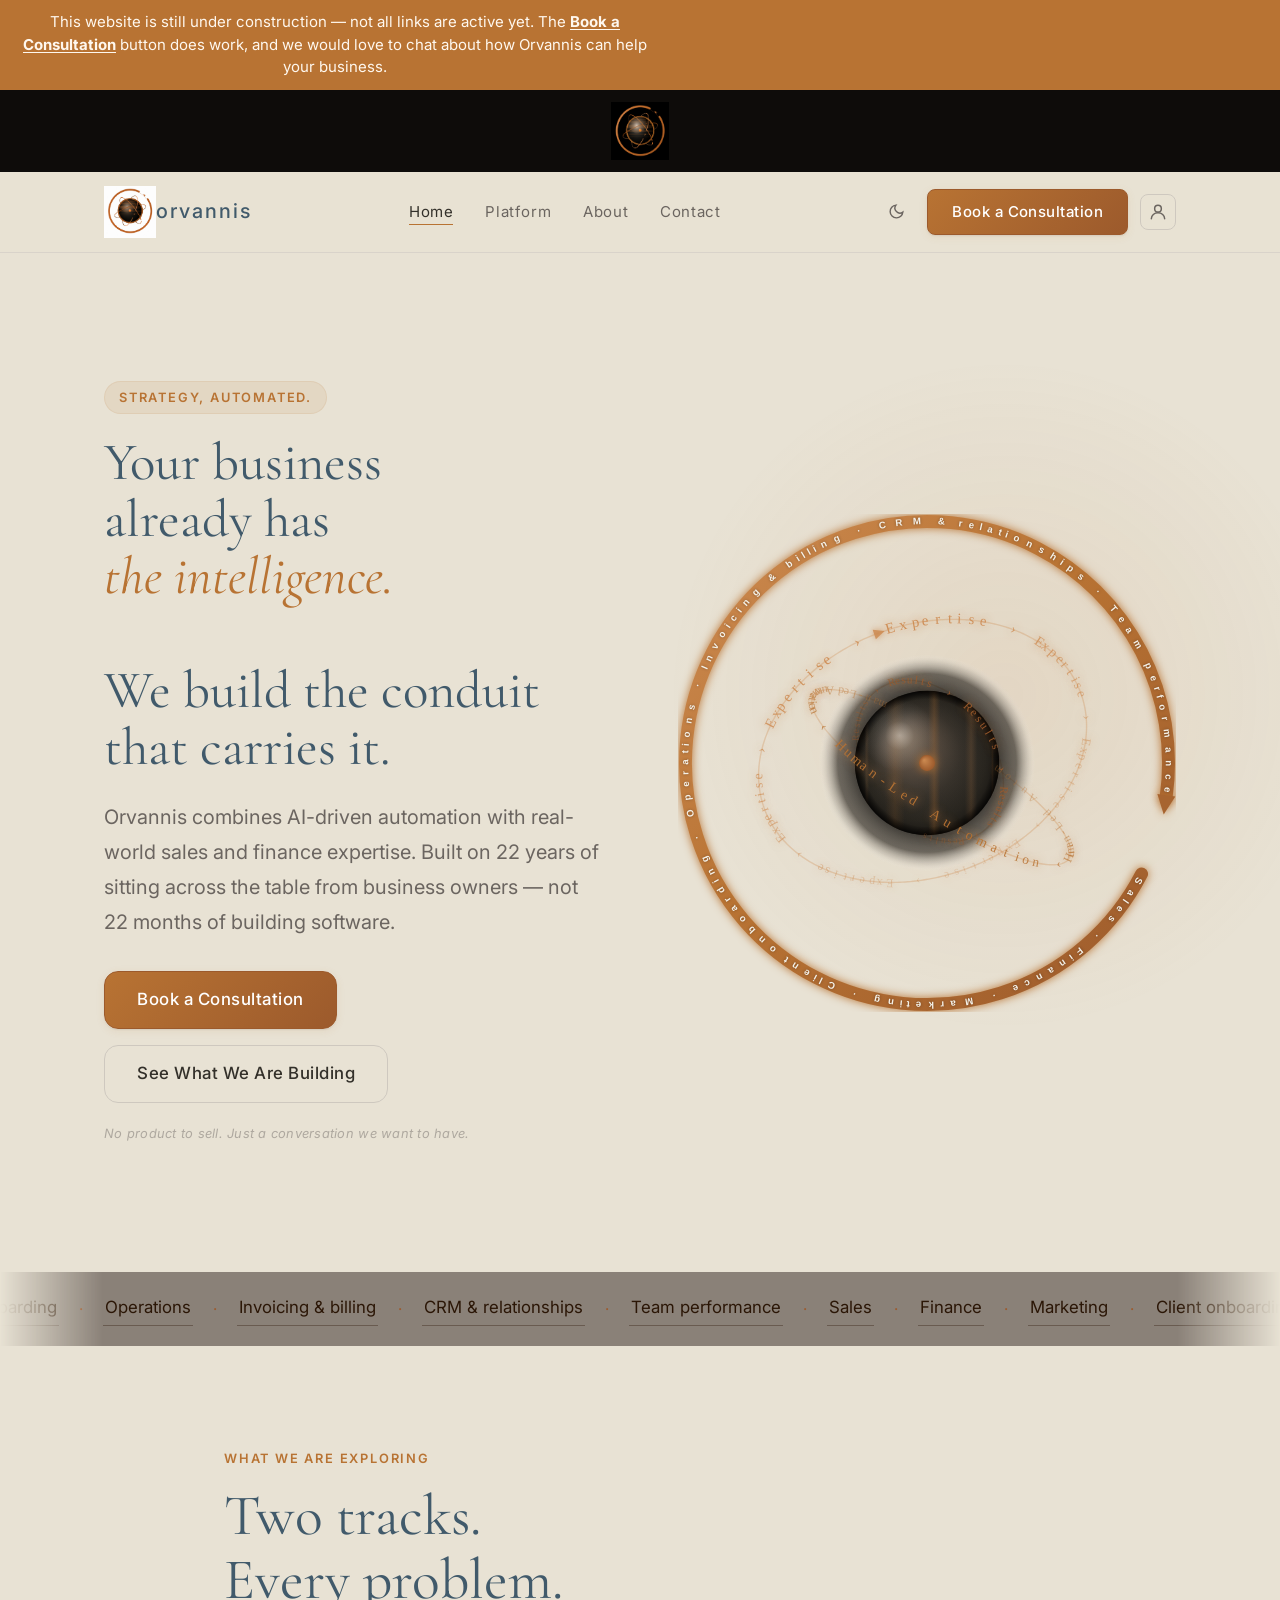
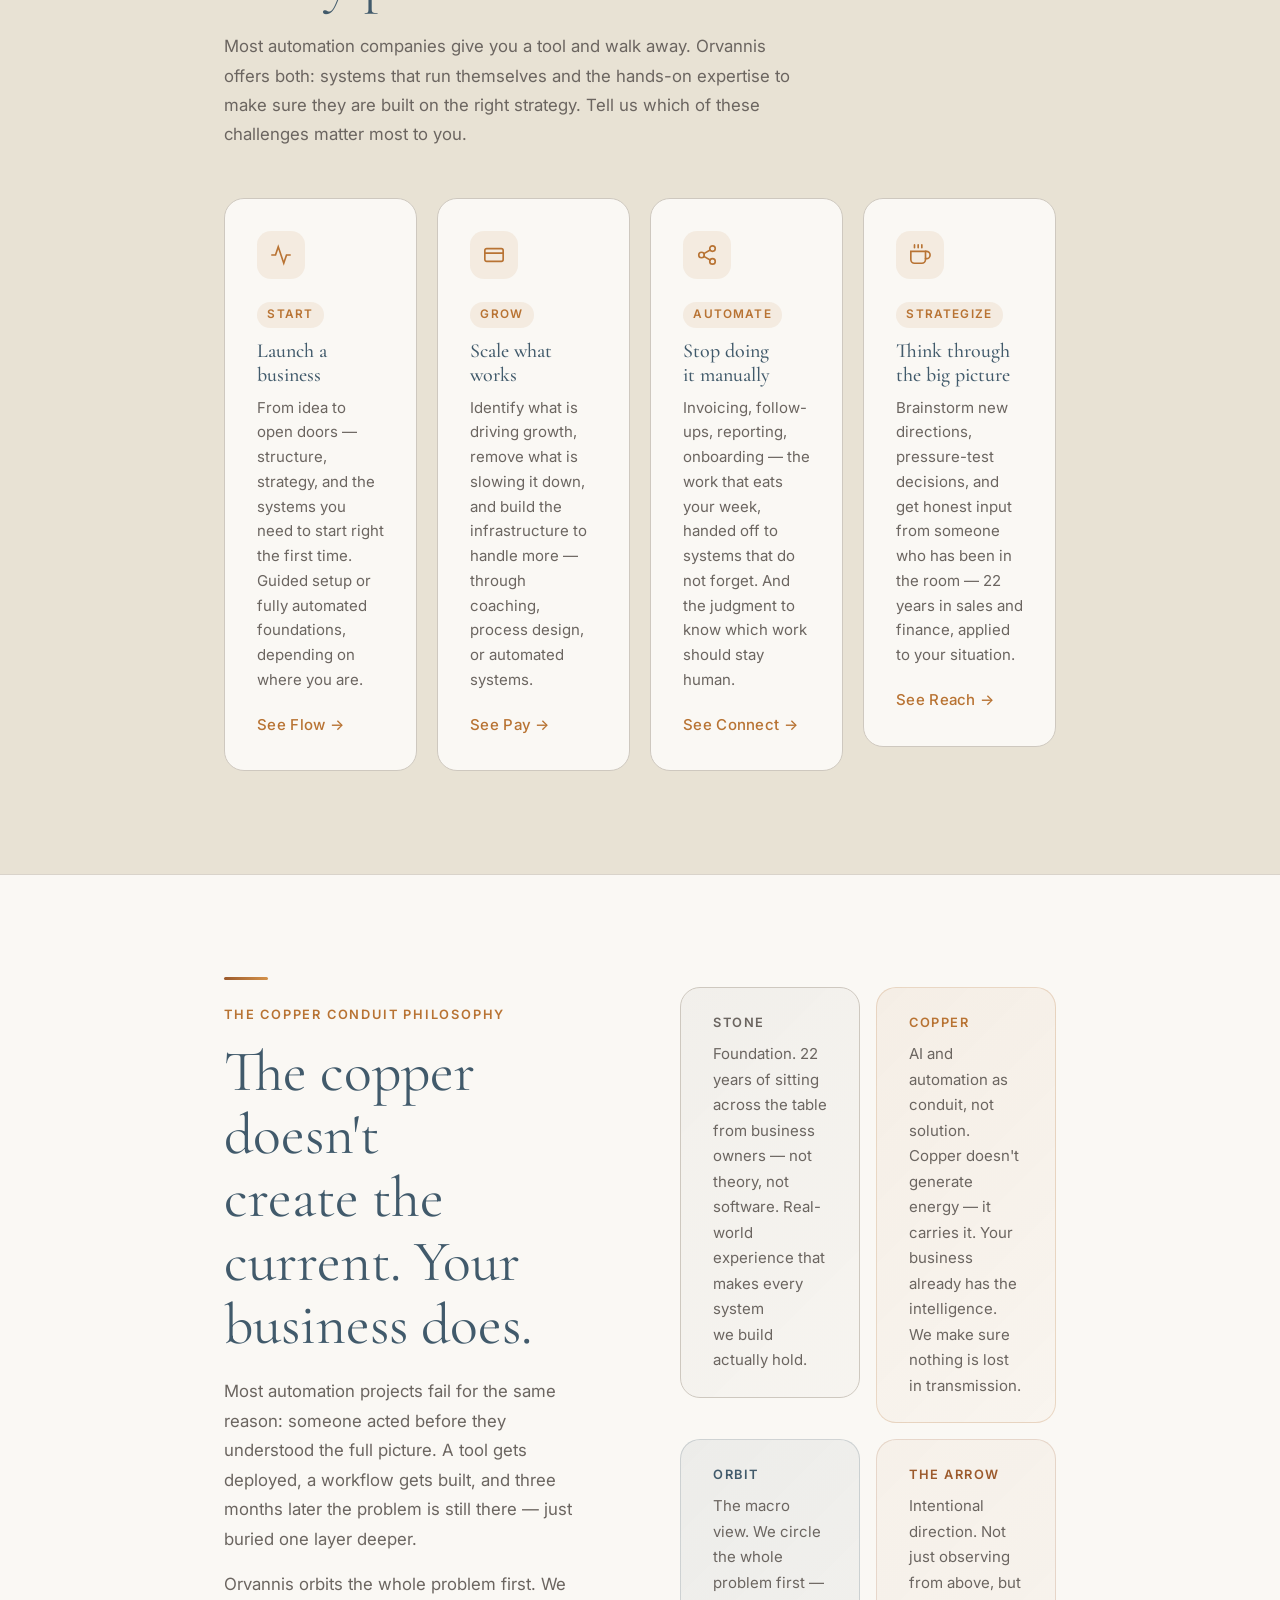
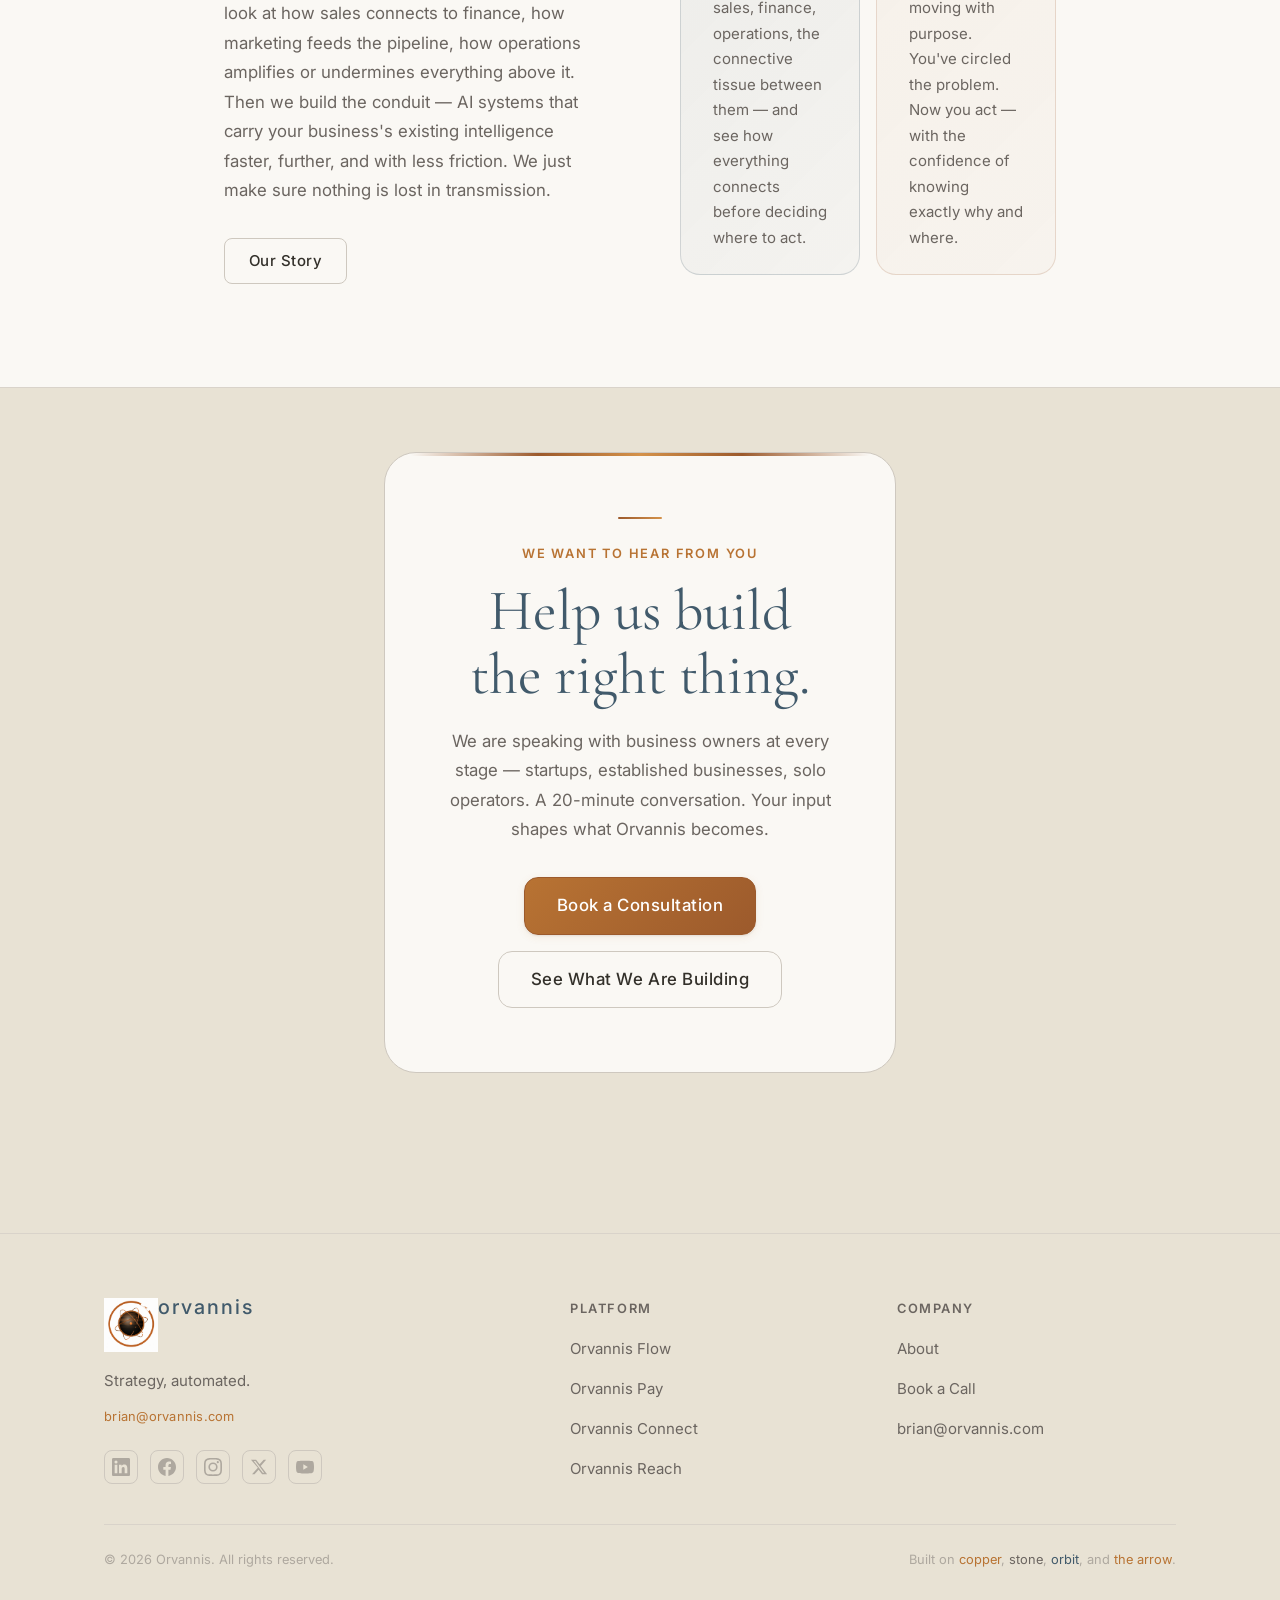
==== index.html @ bf05bd87 "Swap nav and banner logo from full wordmark lockup to icon-only mark" ====
<!DOCTYPE html>
<html lang="en" data-theme="light">
<head>
  <meta charset="UTF-8">
  <meta name="viewport" content="width=device-width, initial-scale=1.0">
  <title>Orvannis — Strategy, Automated</title>
  <meta name="description" content="Orvannis automates and connects your business operations — sales, finance, marketing, and workflows. Built for growing businesses.">
  <meta property="og:type" content="website">
  <meta property="og:url" content="https://orvannis.com/">
  <meta property="og:title" content="Orvannis — Strategy, Automated">
  <meta property="og:description" content="The all-in-one automation platform for growing businesses.">
  <meta property="og:image" content="https://orvannis.com/images/orvannis-logo-horiz-dark.jpg">
  <meta name="twitter:card" content="summary_large_image">
  <meta name="twitter:title" content="Orvannis — Strategy, Automated">
  <meta name="twitter:description" content="The all-in-one automation platform for growing businesses.">
  <meta name="twitter:image" content="https://orvannis.com/images/orvannis-logo-horiz-dark.jpg">
  <link rel="icon" type="image/svg+xml" href="images/favicon.svg">
  <link rel="stylesheet" href="css/tokens.css">
  <link rel="stylesheet" href="css/base.css">
  <link rel="stylesheet" href="css/main.css">
  <link rel="stylesheet" href="css/home.css">
  <script src="site.config.js"></script>
  <script src="js/render.js"></script>
  <script src="js/main.js" defer></script>
</head>
<body data-page="home">

<div class="construction-notice">
  <p>This website is still under construction — not all links are active yet. The <a href="contact.html">Book a Consultation</a> button does work, and we would love to chat about how Orvannis can help your business.</p>
</div>

<!-- ══ HEADER ══ -->
<div class="site-top-banner">
  <img src="images/orvannis-mark-dark.jpg" class="banner-img banner-img--for-light" alt="Orvannis">
  <img src="images/orvannis-mark-light.jpg" class="banner-img banner-img--for-dark" alt="Orvannis">
</div>

<header class="site-header">
  <div class="container">
    <nav class="nav-inner" role="navigation" aria-label="Main">
      <a href="index.html" class="nav-logo" aria-label="Orvannis home">
        <img src="images/orvannis-mark-light.jpg" class="nav-logo-img nav-logo-img--light" alt="Orvannis">
        <img src="images/orvannis-mark-dark.jpg" class="nav-logo-img nav-logo-img--dark" alt="Orvannis">
        <span class="nav-logo-text">orvannis</span>
      </a>
      <ul class="nav-links" role="list"></ul>
      <div class="nav-actions">
        <button class="btn-theme" data-theme-toggle aria-label="Toggle theme"></button>
        <a href="contact.html" class="btn btn-primary nav-cta">Book a Consultation</a>
        <div class="nav-login-wrap">
          <button class="nav-login-btn" aria-label="Account" aria-expanded="false" aria-haspopup="true">
            <svg width="20" height="20" viewBox="0 0 24 24" fill="none" stroke="currentColor" stroke-width="1.8" stroke-linecap="round"><circle cx="12" cy="8" r="4"/><path d="M4 20c0-4 3.6-7 8-7s8 3 8 7"/></svg>
          </button>
          <div class="nav-login-dropdown" role="menu">
            <a href="login.html" class="nav-login-option" role="menuitem">
              <svg width="15" height="15" viewBox="0 0 24 24" fill="none" stroke="currentColor" stroke-width="2" stroke-linecap="round"><path d="M20 21v-2a4 4 0 0 0-4-4H8a4 4 0 0 0-4 4v2"/><circle cx="12" cy="7" r="4"/></svg>
              <span>Customer Login</span>
            </a>
            <a href="admin.html" class="nav-login-option nav-login-option--admin" role="menuitem">
              <svg width="15" height="15" viewBox="0 0 24 24" fill="none" stroke="currentColor" stroke-width="2" stroke-linecap="round"><rect x="3" y="11" width="18" height="11" rx="2"/><path d="M7 11V7a5 5 0 0 1 10 0v4"/></svg>
              <span>Admin Access</span>
            </a>
          </div>
        </div>
        <button class="nav-toggle" aria-label="Open menu">
          <svg width="20" height="20" viewBox="0 0 24 24" fill="none" stroke="currentColor" stroke-width="2" stroke-linecap="round"><line x1="3" y1="6" x2="21" y2="6"/><line x1="3" y1="12" x2="21" y2="12"/><line x1="3" y1="18" x2="21" y2="18"/></svg>
        </button>
      </div>
    </nav>
  </div>
</header>
<nav class="mobile-nav" aria-label="Mobile">
  <button class="mobile-nav-close" aria-label="Close">
    <svg width="20" height="20" viewBox="0 0 24 24" fill="none" stroke="currentColor" stroke-width="2" stroke-linecap="round"><line x1="18" y1="6" x2="6" y2="18"/><line x1="6" y1="6" x2="18" y2="18"/></svg>
  </button>
  <ul class="mobile-nav-links" role="list"></ul>
  <a href="contact.html" class="btn btn-primary btn-lg mobile-cta" style="margin-top:auto">Book a Discovery Call</a>
</nav>

<main>

<!-- ══ HERO ══ -->
<section class="hero">
  <div class="container">
    <div class="hero-inner">
      <div class="hero-copy">
        <span class="hero-eyebrow fade-up" data-hero-eyebrow>Coming Soon — Early Access</span>
        <h1 class="hero-heading fade-up delay-1">
          <span data-hero-headline>Your business already has</span><br>
          <em data-hero-headline-em>the intelligence.</em><br>
          <span data-hero-headline-l3>We build the conduit</span><br>
          <span data-hero-headline-l4>that carries it.</span>
        </h1>
        <p class="hero-body fade-up delay-2" data-hero-body>
          Orvannis connects and automates your operations — sales, finance, marketing, and workflows — so you focus on work only you can do.
        </p>
        <div class="hero-actions fade-up delay-3">
          <a href="contact.html" class="btn btn-primary btn-lg" data-hero-cta-primary>Book a Discovery Call</a>
          <a href="platform.html" class="btn btn-outline btn-lg" data-hero-cta-secondary>Explore the Platform</a>
        </div>
        <p class="hero-note fade-up delay-4" data-hero-note>No pitch deck. Just a real conversation about your business.</p>
      </div>

      <div class="hero-visual fade-up delay-2" aria-hidden="true">
        <div class="orbital-wrap">
          <iframe
            src="orbital-logo.html"
            class="orbital-iframe"
            scrolling="no"
            frameborder="0"
            title="Orvannis orbital logo animation"
            allowtransparency="true"
          ></iframe>
        </div>
      </div>
    </div>
  </div>
</section>

<!-- ══ MARQUEE ══ -->
<div data-section="marquee" class="marquee-strip">
  <div class="marquee-track">
    <button class="marquee-item" data-solution="sales">Sales</button><span class="dot">·</span><button class="marquee-item" data-solution="finance">Finance</button><span class="dot">·</span>
    <button class="marquee-item" data-solution="marketing">Marketing</button><span class="dot">·</span><button class="marquee-item" data-solution="client-onboarding">Client onboarding</button><span class="dot">·</span>
    <button class="marquee-item" data-solution="operations">Operations</button><span class="dot">·</span><button class="marquee-item" data-solution="invoicing">Invoicing & billing</button><span class="dot">·</span>
    <button class="marquee-item" data-solution="crm">CRM & relationships</button><span class="dot">·</span><button class="marquee-item" data-solution="team">Team performance</button><span class="dot">·</span>
    <button class="marquee-item" data-solution="sales">Sales</button><span class="dot">·</span><button class="marquee-item" data-solution="finance">Finance</button><span class="dot">·</span>
    <button class="marquee-item" data-solution="marketing">Marketing</button><span class="dot">·</span><button class="marquee-item" data-solution="client-onboarding">Client onboarding</button><span class="dot">·</span>
    <button class="marquee-item" data-solution="operations">Operations</button><span class="dot">·</span><button class="marquee-item" data-solution="invoicing">Invoicing & billing</button><span class="dot">·</span>
    <button class="marquee-item" data-solution="crm">CRM & relationships</button><span class="dot">·</span><button class="marquee-item" data-solution="team">Team performance</button><span class="dot">·</span>
  </div>
</div>

<!-- ══ SOLUTION MODAL ══ -->
<div id="solution-modal" class="sol-backdrop" role="dialog" aria-modal="true" aria-labelledby="sol-title" hidden>
  <div class="sol-card">
    <button class="sol-close" aria-label="Close">
      <svg width="18" height="18" viewBox="0 0 24 24" fill="none" stroke="currentColor" stroke-width="2" stroke-linecap="round"><line x1="18" y1="6" x2="6" y2="18"/><line x1="6" y1="6" x2="18" y2="18"/></svg>
    </button>
    <p class="sol-eyebrow">Orvannis Solution</p>
    <h3 id="sol-title" class="sol-title"></h3>
    <div class="sol-tracks">
      <div class="sol-track sol-track--auto">
        <span class="sol-track-label">Automated</span>
        <p class="sol-track-body sol-body-auto"></p>
      </div>
      <div class="sol-track sol-track--advisory">
        <span class="sol-track-label">Advisory</span>
        <p class="sol-track-body sol-body-advisory"></p>
      </div>
    </div>
    <a href="contact.html" class="sol-cta">Book a Consultation</a>
  </div>
</div>

<!-- ══ MODULES ══ -->
<section class="section">
  <div class="container--normal">
    <div class="section-head reveal">
      <span class="eyebrow" data-modules-eyebrow>The Platform</span>
      <h2 class="section-title" data-modules-title>One system. Four modules.</h2>
      <p class="section-body" data-modules-body>Replace the patchwork of disconnected tools with a single platform — one that connects everything and keeps it moving.</p>
    </div>
    <div class="modules-grid">

      <div class="perspective-wrap">
        <div class="card-3d reveal reveal-delay-1" data-module-card>
          <div class="card-icon">
            <svg width="22" height="22" viewBox="0 0 24 24" fill="none" stroke="currentColor" stroke-width="1.8" stroke-linecap="round"><path d="M22 12h-4l-3 9L9 3l-3 9H2"/></svg>
          </div>
          <div class="module-tag" data-card-tag>Flow</div>
          <h3 class="card-title" data-card-title>Orvannis Flow</h3>
          <p class="card-body" data-card-body>Automate your internal workflows — from client onboarding to approval routing — without writing a line of code.</p>
          <a href="platform.html#flow" class="card-link" data-card-link>See Flow →</a>
        </div>
      </div>

      <div class="perspective-wrap">
        <div class="card-3d reveal reveal-delay-2" data-module-card>
          <div class="card-icon">
            <svg width="22" height="22" viewBox="0 0 24 24" fill="none" stroke="currentColor" stroke-width="1.8" stroke-linecap="round"><rect x="2" y="5" width="20" height="14" rx="2"/><line x1="2" y1="10" x2="22" y2="10"/></svg>
          </div>
          <div class="module-tag" data-card-tag>Pay</div>
          <h3 class="card-title" data-card-title>Orvannis Pay</h3>
          <p class="card-body" data-card-body>Finance that runs itself. Invoices sent, payments reconciled, and cash flow visible — without the manual work.</p>
          <a href="platform.html#pay" class="card-link" data-card-link>See Pay →</a>
        </div>
      </div>

      <div class="perspective-wrap">
        <div class="card-3d reveal reveal-delay-3" data-module-card>
          <div class="card-icon">
            <svg width="22" height="22" viewBox="0 0 24 24" fill="none" stroke="currentColor" stroke-width="1.8" stroke-linecap="round"><circle cx="18" cy="5" r="3"/><circle cx="6" cy="12" r="3"/><circle cx="18" cy="19" r="3"/><line x1="8.59" y1="13.51" x2="15.42" y2="17.49"/><line x1="15.41" y1="6.51" x2="8.59" y2="10.49"/></svg>
          </div>
          <div class="module-tag" data-card-tag>Connect</div>
          <h3 class="card-title" data-card-title>Orvannis Connect</h3>
          <p class="card-body" data-card-body>Your CRM, email, and calendar — unified. One view of every client, every conversation, every open item.</p>
          <a href="platform.html#connect" class="card-link" data-card-link>See Connect →</a>
        </div>
      </div>

      <div class="perspective-wrap">
        <div class="card-3d reveal reveal-delay-4" data-module-card>
          <div class="card-icon">
            <svg width="22" height="22" viewBox="0 0 24 24" fill="none" stroke="currentColor" stroke-width="1.8" stroke-linecap="round"><path d="M18 8h1a4 4 0 0 1 0 8h-1"/><path d="M2 8h16v9a4 4 0 0 1-4 4H6a4 4 0 0 1-4-4V8z"/><line x1="6" y1="1" x2="6" y2="4"/><line x1="10" y1="1" x2="10" y2="4"/><line x1="14" y1="1" x2="14" y2="4"/></svg>
          </div>
          <div class="module-tag" data-card-tag>Reach</div>
          <h3 class="card-title" data-card-title>Orvannis Reach</h3>
          <p class="card-body" data-card-body>Follow-ups, pipelines, campaigns — automated. Your marketing and sales keep running while you do everything else.</p>
          <a href="platform.html#reach" class="card-link" data-card-link>See Reach →</a>
        </div>
      </div>

    </div>
  </div>
</section>

<!-- ══ CONCEPT ══ -->
<section class="section concept-section" data-section="concept">
  <div class="container--normal">
    <div class="concept-grid">
      <div class="concept-text">
        <div class="copper-rule reveal"></div>
        <span class="eyebrow reveal" data-concept-eyebrow>Built Different</span>
        <h2 class="section-title reveal" data-concept-title>Infrastructure<br>you trust.</h2>
        <p class="section-body reveal" data-concept-body1>Orvannis is built for the businesses that keep the world running. Not for a pitch deck. For a Monday morning.</p>
        <p class="section-body reveal" data-concept-body2>We use AI where it actually helps and stay quiet where it doesn't. No buzzwords. Just a system that runs.</p>
        <a href="about.html" class="btn btn-outline reveal" style="margin-top:var(--sp-8)" data-concept-cta>Our Story</a>
      </div>
      <div class="concept-blocks reveal">
        <div class="concept-blocks-row">
          <div class="perspective-wrap">
            <div class="card-3d card-3d--static concept-block concept-block--stone">
              <span class="concept-block-label">Stone</span>
              <p>Foundation. 22 years of sitting across the table from business owners — not theory, not software. Real-world experience that makes every system we build actually hold.</p>
            </div>
          </div>
          <div class="perspective-wrap">
            <div class="card-3d card-3d--static concept-block concept-block--copper">
              <span class="concept-block-label">Copper</span>
              <p>AI and automation as conduit, not solution. Copper doesn't generate energy — it carries it. Your business already has the intelligence. We make sure nothing is lost in transmission.</p>
            </div>
          </div>
        </div>
        <div class="concept-blocks-row">
          <div class="perspective-wrap">
            <div class="card-3d card-3d--static concept-block concept-block--orbit">
              <span class="concept-block-label">Orbit</span>
              <p>The macro view. We circle the whole problem first — sales, finance, operations, the connective tissue between them — and see how everything connects before deciding where to act.</p>
            </div>
          </div>
          <div class="perspective-wrap">
            <div class="card-3d card-3d--static concept-block concept-block--arrow">
              <span class="concept-block-label">The Arrow</span>
              <p>Intentional direction. Not just observing from above, but moving with purpose. You've circled the problem. Now you act — with the confidence of knowing exactly why and where.</p>
            </div>
          </div>
        </div>
      </div>
    </div>
  </div>
</section>

<!-- ══ CTA ══ -->
<section class="section section--tight" data-section="home-cta">
  <div class="container--text">
    <div class="cta-box reveal">
      <div class="copper-rule copper-rule--center"></div>
      <span class="eyebrow" data-cta-eyebrow>We're building now</span>
      <h2 class="section-title" data-cta-title>Get early access to Orvannis.</h2>
      <p class="section-body" data-cta-body>We're talking with a small group of businesses before we open the doors. 30 minutes, no obligation, no pitch deck — just a real conversation.</p>
      <div class="cta-actions" style="margin-top:var(--sp-8)">
        <a href="contact.html" class="btn btn-primary btn-lg" data-cta-primary>Book a Discovery Call</a>
        <a href="platform.html" class="btn btn-outline btn-lg" data-cta-secondary>Explore the Platform</a>
      </div>
    </div>
  </div>
</section>

</main>

<!-- ══ FOOTER ══ -->
<footer class="site-footer">
  <div class="container">
    <div class="footer-grid">
      <div class="footer-brand">
        <a href="index.html" class="nav-logo">
          <img src="images/orvannis-mark-light.jpg" class="nav-logo-img nav-logo-img--light footer-logo-img" alt="Orvannis">
          <img src="images/orvannis-mark-dark.jpg" class="nav-logo-img nav-logo-img--dark footer-logo-img" alt="Orvannis">
          <span class="nav-logo-text">orvannis</span>
        </a>
        <p data-brand-tagline>Strategy, automated. The all-in-one platform for growing businesses.</p>
        <a href="mailto:brian@orvannis.com" class="footer-email" data-brand-email>brian@orvannis.com</a>
        <div class="footer-socials">
          <a href="https://linkedin.com/company/orvannis" class="social-icon" aria-label="LinkedIn" data-social="linkedin" target="_blank" rel="noopener noreferrer">
            <svg width="18" height="18" viewBox="0 0 24 24" fill="currentColor" aria-hidden="true">
              <path d="M20.447 20.452h-3.554v-5.569c0-1.328-.027-3.037-1.852-3.037-1.853 0-2.136 1.445-2.136 2.939v5.667H9.351V9h3.414v1.561h.046c.477-.9 1.637-1.85 3.37-1.85 3.601 0 4.267 2.37 4.267 5.455v6.286zM5.337 7.433a2.062 2.062 0 0 1-2.063-2.065 2.064 2.064 0 1 1 2.063 2.065zm1.782 13.019H3.555V9h3.564v11.452zM22.225 0H1.771C.792 0 0 .774 0 1.729v20.542C0 23.227.792 24 1.771 24h20.451C23.2 24 24 23.227 24 22.271V1.729C24 .774 23.2 0 22.222 0h.003z"/>
            </svg>
          </a>
          <a href="https://www.facebook.com/profile.php?id=61591265527848" class="social-icon" aria-label="Facebook" data-social="facebook" target="_blank" rel="noopener noreferrer">
            <svg width="18" height="18" viewBox="0 0 24 24" fill="currentColor" aria-hidden="true">
              <path d="M24 12.073c0-6.627-5.373-12-12-12s-12 5.373-12 12c0 5.99 4.388 10.954 10.125 11.854v-8.385H7.078v-3.47h3.047V9.43c0-3.007 1.792-4.669 4.533-4.669 1.312 0 2.686.235 2.686.235v2.953H15.83c-1.491 0-1.956.925-1.956 1.874v2.25h3.328l-.532 3.47h-2.796v8.385C19.612 23.027 24 18.062 24 12.073z"/>
            </svg>
          </a>
          <a href="https://www.instagram.com/OrvannisLLC" class="social-icon" aria-label="Instagram" data-social="instagram" target="_blank" rel="noopener noreferrer">
            <svg width="18" height="18" viewBox="0 0 24 24" fill="currentColor" aria-hidden="true">
              <path d="M12 2.163c3.204 0 3.584.012 4.85.07 3.252.148 4.771 1.691 4.919 4.919.058 1.265.069 1.645.069 4.849 0 3.205-.012 3.584-.069 4.849-.149 3.225-1.664 4.771-4.919 4.919-1.266.058-1.644.07-4.85.07-3.204 0-3.584-.012-4.849-.07-3.26-.149-4.771-1.699-4.919-4.92-.058-1.265-.07-1.644-.07-4.849 0-3.204.013-3.583.07-4.849.149-3.227 1.664-4.771 4.919-4.919 1.266-.057 1.645-.069 4.849-.069zm0-2.163c-3.259 0-3.667.014-4.947.072-4.358.2-6.78 2.618-6.98 6.98-.059 1.281-.073 1.689-.073 4.948 0 3.259.014 3.668.072 4.948.2 4.358 2.618 6.78 6.98 6.98 1.281.058 1.689.072 4.948.072 3.259 0 3.668-.014 4.948-.072 4.354-.2 6.782-2.618 6.979-6.98.059-1.28.073-1.689.073-4.948 0-3.259-.014-3.667-.072-4.947-.196-4.354-2.617-6.78-6.979-6.98-1.281-.059-1.69-.073-4.949-.073zm0 5.838a6.162 6.162 0 1 0 0 12.324 6.162 6.162 0 0 0 0-12.324zM12 16a4 4 0 1 1 0-8 4 4 0 0 1 0 8zm6.406-11.845a1.44 1.44 0 1 0 0 2.881 1.44 1.44 0 0 0 0-2.881z"/>
            </svg>
          </a>
          <a href="https://x.com/orvannis" class="social-icon" aria-label="X (Twitter)" data-social="x" target="_blank" rel="noopener noreferrer">
            <svg width="18" height="18" viewBox="0 0 24 24" fill="currentColor" aria-hidden="true">
              <path d="M18.244 2.25h3.308l-7.227 8.26 8.502 11.24H16.17l-4.714-6.231-5.401 6.231H2.744l7.73-8.835L1.254 2.25H8.08l4.713 6.231zm-1.161 17.52h1.833L7.084 4.126H5.117z"/>
            </svg>
          </a>
          <a href="https://youtube.com/@OrvannisHQ" class="social-icon" aria-label="YouTube" data-social="youtube" target="_blank" rel="noopener noreferrer">
            <svg width="18" height="18" viewBox="0 0 24 24" fill="currentColor" aria-hidden="true">
              <path d="M23.498 6.186a2.97 2.97 0 0 0-2.088-2.088C19.692 3.5 12 3.5 12 3.5s-7.692 0-9.41.598A2.97 2.97 0 0 0 .502 6.186 31.06 31.06 0 0 0 0 12a31.06 31.06 0 0 0 .502 5.814 2.97 2.97 0 0 0 2.088 2.088C4.308 20.5 12 20.5 12 20.5s7.692 0 9.41-.598a2.97 2.97 0 0 0 2.088-2.088A31.06 31.06 0 0 0 24 12a31.06 31.06 0 0 0-.502-5.814zM9.75 15.568V8.432L15.818 12 9.75 15.568z"/>
            </svg>
          </a>
        </div>
      </div>
      <div>
        <p class="footer-col-title">Platform</p>
        <ul class="footer-links">
          <li><a href="platform.html#flow">Orvannis Flow</a></li>
          <li><a href="platform.html#pay">Orvannis Pay</a></li>
          <li><a href="platform.html#connect">Orvannis Connect</a></li>
          <li><a href="platform.html#reach">Orvannis Reach</a></li>
        </ul>
      </div>
      <div>
        <p class="footer-col-title">Company</p>
        <ul class="footer-links">
          <li><a href="about.html">About</a></li>
          <li><a href="contact.html">Book a Call</a></li>
          <li><a href="mailto:brian@orvannis.com" data-brand-email>Contact</a></li>

      </div>
    </div>
    <div class="footer-bottom">
      <p data-copyright>© 2026 Orvannis. All rights reserved.</p>
      <p data-signoff></p>
    </div>
  </div>
</footer>

</body>
</html>
---- css/tokens.css ----
/* =====================================================
   ORVANNIS DESIGN TOKENS — v2
   Palette: Deep Slate + Warm Copper
   ===================================================== */

:root,
[data-theme='light'] {

  /* === COPPER ACCENT (unchanged — brand-critical) === */
  --copper:        #B87333;
  --copper-bright: #D4924A;
  --copper-muted:  #9C5A2C;
  --copper-pale:   rgba(184,115,51,0.10);
  --copper-glow:   rgba(184,115,51,0.20);

  /* === SLATE / STONE — richer, deeper === */
  --slate-900:  #1C1A17;   /* near-black warm */
  --slate-800:  #415A6B;   /* bold dark blue-slate */
  --slate-heading: #415A6B; /* heading-only slate */
  --slate-700:  #3D3930;   /* dark warm stone */
  --slate-500:  #6B6560;   /* mid stone */
  --slate-300:  #AEA89F;   /* cool stone */
  --slate-100:  #D9D3CA;   /* limestone */
  --slate-50:   #EDE8E0;   /* pale stone */
  --paper:      #E8E2D4;   /* darker warm cream */
  --paper-pure: #FAF8F4;   /* near-white */

  /* === SEMANTIC TOKENS === */
  --color-bg:             var(--paper);
  --color-surface:        var(--paper-pure);
  --color-surface-2:      #FFFFFF;
  --color-surface-raised: var(--paper-pure);
  --color-surface-offset: var(--slate-50);
  --color-divider:        var(--slate-100);
  --color-border:         #CEC8BF;
  --color-border-strong:  var(--slate-300);

  --color-text:           #33302A;   /* neutral dark — body, nav links */
  --color-heading:        var(--slate-heading); /* titles + brand name only */
  --color-text-muted:     var(--slate-500);
  --color-text-faint:     var(--slate-300);
  --color-text-inverse:   var(--paper);

  --color-primary:        var(--copper);
  --color-primary-hover:  var(--copper-muted);
  --color-primary-active: #7A4220;
  --color-primary-pale:   var(--copper-pale);
  --color-primary-glow:   var(--copper-glow);

  /* === TYPE SCALE (fluid) === */
  --text-xs:   clamp(0.6875rem, 0.65rem + 0.19vw, 0.8125rem);
  --text-sm:   clamp(0.8125rem, 0.77rem + 0.21vw, 0.9375rem);
  --text-base: clamp(0.9375rem, 0.9rem + 0.19vw, 1.0625rem);
  --text-md:   clamp(1.0625rem, 1rem + 0.31vw, 1.25rem);
  --text-lg:   clamp(1.25rem, 1.1rem + 0.75vw, 1.75rem);
  --text-xl:   clamp(1.625rem, 1.2rem + 1.25vw, 2.5rem);
  --text-2xl:  clamp(2.25rem, 1.4rem + 2.75vw, 4rem);
  --text-3xl:  clamp(3rem,    1rem  + 5vw,   6rem);
  --text-hero: clamp(3.5rem,  0.5rem + 7.5vw, 8.5rem);

  /* === SPACING (4px grid) === */
  --sp-1:  0.25rem;   /*  4px */
  --sp-2:  0.5rem;    /*  8px */
  --sp-3:  0.75rem;   /* 12px */
  --sp-4:  1rem;      /* 16px */
  --sp-5:  1.25rem;   /* 20px */
  --sp-6:  1.5rem;    /* 24px */
  --sp-8:  2rem;      /* 32px */
  --sp-10: 2.5rem;    /* 40px */
  --sp-12: 3rem;      /* 48px */
  --sp-16: 4rem;      /* 64px */
  --sp-20: 5rem;      /* 80px */
  --sp-24: 6rem;      /* 96px */
  --sp-32: 8rem;      /* 128px */

  /* === TYPOGRAPHY === */
  --font-display: 'Cormorant Garamond', 'Instrument Serif', Georgia, serif;
  --font-body:    'Inter', 'Helvetica Neue', sans-serif;

  /* === RADIUS === */
  --r-sm:   0.25rem;
  --r-md:   0.5rem;
  --r-lg:   0.875rem;
  --r-xl:   1.25rem;
  --r-2xl:  2rem;
  --r-full: 9999px;

  /* === MOTION === */
  --ease-out:  cubic-bezier(0.16, 1, 0.3, 1);
  --ease-in:   cubic-bezier(0.4, 0, 1, 1);
  --ease-io:   cubic-bezier(0.4, 0, 0.2, 1);
  --dur-fast:  140ms;
  --dur-base:  240ms;
  --dur-slow:  400ms;

  /* === SHADOWS (warm-tinted) === */
  --shadow-xs: 0 1px 2px rgba(44,36,22,0.06);
  --shadow-sm: 0 2px 6px rgba(44,36,22,0.07), 0 1px 2px rgba(44,36,22,0.05);
  --shadow-md: 0 6px 20px rgba(44,36,22,0.09), 0 2px 6px rgba(44,36,22,0.06);
  --shadow-lg: 0 16px 48px rgba(44,36,22,0.12), 0 4px 12px rgba(44,36,22,0.07);
  --shadow-xl: 0 32px 80px rgba(44,36,22,0.16), 0 8px 24px rgba(44,36,22,0.08);
  --shadow-copper: 0 8px 32px rgba(184,115,51,0.25);

  /* === CONTENT WIDTHS === */
  --w-text:   640px;
  --w-normal: 960px;
  --w-wide:   1200px;
  --w-full:   100%;
}

/* ======================== DARK MODE ======================== */
[data-theme='dark'] {
  --color-bg:             #131210;
  --color-surface:        #1A1815;
  --color-surface-2:      #201E1A;
  --color-surface-raised: #242118;
  --color-surface-offset: #18160F;
  --color-divider:        #2C2920;
  --color-border:         #38342A;
  --color-border-strong:  #4A4538;

  --color-text:           #E5DFD4;
  --color-text-muted:     #8A8070;
  --color-text-faint:     #524D42;
  --color-text-inverse:   #131210;

  --color-primary:        #D4924A;
  --color-primary-hover:  #E5A55A;
  --color-primary-active: #B87333;
  --color-primary-pale:   rgba(212,146,74,0.12);
  --color-primary-glow:   rgba(212,146,74,0.22);

  --copper:        #D4924A;
  --copper-bright: #E5A55A;
  --copper-muted:  #B87333;

  --shadow-xs: 0 1px 2px rgba(0,0,0,0.25);
  --shadow-sm: 0 2px 6px rgba(0,0,0,0.30);
  --shadow-md: 0 6px 20px rgba(0,0,0,0.35);
  --shadow-lg: 0 16px 48px rgba(0,0,0,0.45);
  --shadow-xl: 0 32px 80px rgba(0,0,0,0.55);
  --shadow-copper: 0 8px 32px rgba(212,146,74,0.20);
}

@media (prefers-color-scheme: dark) {
  :root:not([data-theme]) {
    --color-bg:             #131210;
    --color-surface:        #1A1815;
    --color-surface-2:      #201E1A;
    --color-surface-raised: #242118;
    --color-surface-offset: #18160F;
    --color-divider:        #2C2920;
    --color-border:         #38342A;
    --color-border-strong:  #4A4538;
    --color-text:           #E5DFD4;
    --color-text-muted:     #8A8070;
    --color-text-faint:     #524D42;
    --color-text-inverse:   #131210;
    --color-primary:        #D4924A;
    --color-primary-hover:  #E5A55A;
    --color-primary-active: #B87333;
    --color-primary-pale:   rgba(212,146,74,0.12);
    --color-primary-glow:   rgba(212,146,74,0.22);
    --copper: #D4924A;
    --copper-bright: #E5A55A;
    --copper-muted: #B87333;
    --shadow-xs: 0 1px 2px rgba(0,0,0,0.25);
    --shadow-sm: 0 2px 6px rgba(0,0,0,0.30);
    --shadow-md: 0 6px 20px rgba(0,0,0,0.35);
    --shadow-lg: 0 16px 48px rgba(0,0,0,0.45);
    --shadow-xl: 0 32px 80px rgba(0,0,0,0.55);
    --shadow-copper: 0 8px 32px rgba(212,146,74,0.20);
  }
}
---- css/base.css ----
/* =====================================================
   ORVANNIS BASE — v2
   Cormorant Garamond (display) + Inter (body)
   ===================================================== */

@import url('https://fonts.googleapis.com/css2?family=Cormorant+Garamond:ital,wght@0,300;0,400;0,500;0,600;1,300;1,400;1,500&family=Inter:wght@300;400;500;600&display=swap');

*, *::before, *::after {
  box-sizing: border-box;
  margin: 0;
  padding: 0;
}

html {
  -webkit-text-size-adjust: none;
  text-size-adjust: none;
  -webkit-font-smoothing: antialiased;
  -moz-osx-font-smoothing: grayscale;
  text-rendering: optimizeLegibility;
  scroll-behavior: smooth;
  scroll-padding-top: var(--sp-16);
}

body {
  min-height: 100dvh;
  line-height: 1.65;
  font-family: var(--font-body);
  font-size: var(--text-base);
  color: var(--color-text);
  background-color: var(--color-bg);
  transition: background-color 0.4s var(--ease-out), color 0.4s var(--ease-out);
}

img, picture, video, canvas {
  display: block;
  max-width: 100%;
  height: auto;
}

svg { display: block; }

ul[role='list'], ol[role='list'] { list-style: none; }

input, button, textarea, select { font: inherit; color: inherit; }

h1, h2, h3, h4, h5, h6 {
  text-wrap: balance;
  line-height: 1.1;
  font-family: var(--font-display);
  font-weight: 500;
}

p, li, figcaption {
  text-wrap: pretty;
  max-width: 70ch;
}

a { color: inherit; text-decoration: none; }
button { cursor: pointer; background: none; border: none; }

::selection {
  background: var(--color-primary-glow);
  color: var(--color-text);
}

:focus-visible {
  outline: 2px solid var(--color-primary);
  outline-offset: 3px;
  border-radius: var(--r-sm);
}

a, button, [role='button'], input, textarea, select {
  transition:
    color var(--dur-fast) var(--ease-out),
    background var(--dur-fast) var(--ease-out),
    border-color var(--dur-fast) var(--ease-out),
    box-shadow var(--dur-fast) var(--ease-out),
    opacity var(--dur-fast) var(--ease-out),
    transform var(--dur-fast) var(--ease-out);
}

.sr-only {
  position: absolute;
  width: 1px; height: 1px;
  padding: 0; margin: -1px;
  overflow: hidden;
  clip: rect(0,0,0,0);
  white-space: nowrap;
  border-width: 0;
}

@media (prefers-reduced-motion: reduce) {
  *, *::before, *::after {
    animation-duration: 0.01ms !important;
    animation-iteration-count: 1 !important;
    transition-duration: 0.01ms !important;
    scroll-behavior: auto !important;
  }
}
---- css/main.css ----
/* =====================================================
   ORVANNIS MAIN — v2
   Elite design pass: 3D hovers, deep slate, copper
   ===================================================== */

/* =====================
   LAYOUT UTILITIES
   ===================== */
.container {
  width: 100%;
  max-width: var(--w-wide);
  margin-inline: auto;
  padding-inline: clamp(var(--sp-6), 5vw, var(--sp-16));
}
.container--normal {
  max-width: var(--w-normal);
  margin-inline: auto;
  padding-inline: clamp(var(--sp-6), 5vw, var(--sp-16));
}
.container--text {
  max-width: var(--w-text);
  margin-inline: auto;
  padding-inline: clamp(var(--sp-6), 5vw, var(--sp-16));
}

/* =====================
   3D PERSPECTIVE ENGINE
   Every interactive card lives inside a perspective container.
   ===================== */
.perspective-wrap {
  perspective: 1000px;
  perspective-origin: 50% 50%;
}

/* =====================
   CONSTRUCTION NOTICE
   Temporary banner — remove the .construction-notice element from each
   page once the full site (all platform links, etc.) is ready to go live.
   ===================== */
.construction-notice {
  width: 100%;
  background: var(--color-primary);
  color: #FFF8EF;
  text-align: center;
  font-size: var(--text-sm);
  line-height: 1.5;
  padding: 0.7rem 1.25rem;
  position: relative;
  z-index: 20;
}
.construction-notice p { margin: 0; }
.construction-notice a {
  color: inherit;
  font-weight: 700;
  text-decoration: underline;
  text-underline-offset: 2px;
}
.construction-notice a:hover { opacity: 0.85; }
@media (max-width: 600px) {
  .construction-notice { font-size: var(--text-xs); padding: 0.6rem 1rem; }
}

/* =====================
   SITE-TOP BANNER
   Full lockup (mark + wordmark + tagline) shown as a compact strip above
   the nav. Per brand direction: the DARK-background banner image is shown
   in light theme, and the LIGHT-background banner image in dark theme
   (intentionally inverted for contrast against the page background).
   ===================== */
.site-top-banner {
  width: 100%;
  display: flex;
  align-items: center;
  justify-content: center;
  padding-block: 0.75rem;
  background: #0E0C0A;
  position: relative;
  z-index: 10;
}
.banner-img {
  display: none;
  height: 58px;
  width: auto;
  max-width: 92%;
  object-fit: contain;
}
[data-theme="dark"]  .banner-img--for-light { display: none; }
[data-theme="dark"]  .banner-img--for-dark  { display: block; }
html:not([data-theme="dark"]) .banner-img--for-light { display: block; }
html:not([data-theme="dark"]) .banner-img--for-dark  { display: none; }

[data-theme="dark"] .site-top-banner { background: #FAF8F4; }

@media (max-width: 600px) {
  .site-top-banner { padding-block: 0.5rem; }
  .banner-img { height: 40px; }
}

/* =====================
   NAVIGATION
   ===================== */
.site-header {
  position: sticky;
  top: 0;
  z-index: 100;
  background: color-mix(in srgb, var(--color-bg) 85%, transparent);
  backdrop-filter: blur(16px) saturate(1.4);
  -webkit-backdrop-filter: blur(16px) saturate(1.4);
  border-bottom: 1px solid var(--color-divider);
  transition: box-shadow var(--dur-base) var(--ease-out), background var(--dur-base) var(--ease-out);
}
.site-header--scrolled { box-shadow: var(--shadow-sm); }

.nav-inner {
  display: flex;
  align-items: center;
  justify-content: space-between;
  height: 80px;
  gap: var(--sp-8);
}

.nav-logo-text {
  font-family: var(--font-body);
  font-size: var(--text-md);
  font-weight: 500;
  letter-spacing: 0.1em;
  color: var(--color-heading);
  text-transform: lowercase;
}

.nav-links {
  display: flex;
  align-items: center;
  gap: var(--sp-8);
  list-style: none;
}
.nav-links a {
  font-size: var(--text-sm);
  font-weight: 400;
  color: var(--color-text-muted);
  letter-spacing: 0.04em;
  position: relative;
  padding-bottom: 2px;
}
.nav-links a::after {
  content: '';
  position: absolute;
  bottom: -2px; left: 0;
  width: 0; height: 1px;
  background: var(--color-primary);
  transition: width var(--dur-base) var(--ease-out);
}
.nav-links a:hover,
.nav-links a.active { color: var(--color-text); }
.nav-links a:hover::after,
.nav-links a.active::after { width: 100%; }

.nav-actions {
  display: flex;
  align-items: center;
  gap: var(--sp-3);
}

.btn-theme {
  width: 38px; height: 38px;
  display: flex; align-items: center; justify-content: center;
  border-radius: var(--r-full);
  color: var(--color-text-muted);
  border: 1px solid transparent;
}
.btn-theme:hover {
  color: var(--color-text);
  background: var(--color-surface-offset);
  border-color: var(--color-border);
}

.nav-toggle {
  display: none;
  width: 38px; height: 38px;
  align-items: center; justify-content: center;
  color: var(--color-text-muted);
  border-radius: var(--r-md);
}

/* Mobile nav overlay */
.mobile-nav {
  display: none;
  position: fixed; inset: 0;
  z-index: 200;
  background: var(--color-bg);
  padding: var(--sp-8);
  flex-direction: column;
  gap: var(--sp-6);
}
.mobile-nav.open { display: flex; }
.mobile-nav-close {
  align-self: flex-end;
  width: 38px; height: 38px;
  display: flex; align-items: center; justify-content: center;
  color: var(--color-text-muted);
  border-radius: var(--r-md);
  border: 1px solid var(--color-border);
}
.mobile-nav-links {
  list-style: none;
  display: flex;
  flex-direction: column;
  gap: var(--sp-6);
  margin-top: var(--sp-8);
}
.mobile-nav-links a {
  font-size: var(--text-xl);
  font-family: var(--font-display);
  font-weight: 400;
  color: var(--color-text);
}

@media (max-width: 768px) {
  .nav-links { display: none; }
  .nav-toggle { display: flex; }
  .nav-cta { display: none; }  /* hide CTA button on mobile — hamburger replaces it */
}

/* =====================
   BUTTONS
   ===================== */
.btn {
  display: inline-flex;
  align-items: center;
  gap: var(--sp-2);
  padding: 0.625rem var(--sp-6);
  border-radius: var(--r-md);
  font-size: var(--text-sm);
  font-weight: 500;
  letter-spacing: 0.03em;
  cursor: pointer;
  border: 1px solid transparent;
  text-decoration: none;
  white-space: nowrap;
  position: relative;
  overflow: hidden;
  transition:
    transform var(--dur-base) var(--ease-out),
    box-shadow var(--dur-base) var(--ease-out),
    background var(--dur-fast) var(--ease-out),
    border-color var(--dur-fast) var(--ease-out);
}

/* Shimmer layer on primary */
.btn-primary::before {
  content: '';
  position: absolute;
  inset: 0;
  background: linear-gradient(105deg, transparent 40%, rgba(255,255,255,0.15) 50%, transparent 60%);
  transform: translateX(-100%);
  transition: transform 0.5s var(--ease-out);
}
.btn-primary:hover::before { transform: translateX(100%); }

.btn-primary {
  background: linear-gradient(135deg, var(--copper), var(--copper-muted));
  color: #fff;
  border-color: var(--copper-muted);
  box-shadow: 0 2px 8px var(--color-primary-pale), 0 1px 2px rgba(0,0,0,0.08);
}
.btn-primary:hover {
  transform: translateY(-2px) scale(1.01);
  box-shadow: 0 6px 24px var(--color-primary-glow), 0 2px 6px rgba(0,0,0,0.10);
}
.btn-primary:active {
  transform: translateY(0) scale(0.99);
  box-shadow: none;
}

.btn-outline {
  background: transparent;
  color: var(--color-text);
  border-color: var(--color-border);
}
.btn-outline:hover {
  border-color: var(--color-text-muted);
  background: var(--color-surface-offset);
  transform: translateY(-1px);
  box-shadow: var(--shadow-xs);
}

.btn-lg {
  padding: 0.875rem var(--sp-8);
  font-size: var(--text-base);
  border-radius: var(--r-lg);
}
.btn-sm {
  padding: 0.4rem var(--sp-4);
  font-size: var(--text-xs);
  border-radius: var(--r-sm);
}

/* =====================
   3D CARD SYSTEM
   ===================== */
.card-3d {
  background: var(--color-surface);
  border: 1px solid var(--color-border);
  border-radius: var(--r-xl);
  padding: var(--sp-8);
  position: relative;
  transform: translateY(0) scale(1);
  transition:
    transform 0.32s cubic-bezier(0.16, 1, 0.3, 1),
    box-shadow 0.32s cubic-bezier(0.16, 1, 0.3, 1),
    border-color 0.32s var(--ease-out);
  will-change: transform;
  cursor: default;
}

@media (hover: hover) {
  .card-3d:hover {
    transform: translateY(-10px) scale(1.012);
    border-color: var(--color-border-strong);
    box-shadow:
      0 20px 48px rgba(42, 39, 32, 0.13),
      0 6px 16px rgba(42, 39, 32, 0.08),
      0 0 0 1px var(--color-primary-pale);
  }
}

/* Card icon */
.card-icon {
  width: 48px; height: 48px;
  border-radius: var(--r-lg);
  background: var(--color-primary-pale);
  display: flex; align-items: center; justify-content: center;
  margin-bottom: var(--sp-5);
  color: var(--color-primary);
  transition: background var(--dur-base) var(--ease-out), box-shadow var(--dur-base) var(--ease-out);
}
.card-3d:hover .card-icon {
  background: var(--color-primary-glow);
  box-shadow: 0 4px 16px var(--color-primary-glow);
}

.card-title {
  font-size: var(--text-md);
  font-family: var(--font-display);
  font-weight: 500;
  color: var(--color-heading);
  margin-bottom: var(--sp-2);
  line-height: 1.2;
}
.card-body {
  font-size: var(--text-sm);
  color: var(--color-text-muted);
  line-height: 1.65;
  max-width: none;
}

/* Copper top-border accent that appears on hover */
.card-3d::after {
  content: '';
  position: absolute;
  top: -1px; left: 10%; right: 10%;
  height: 2px;
  border-radius: var(--r-full);
  background: linear-gradient(90deg, transparent, var(--copper), transparent);
  opacity: 0;
  transition: opacity var(--dur-base) var(--ease-out), left var(--dur-slow) var(--ease-out), right var(--dur-slow) var(--ease-out);
}
.card-3d:hover::after {
  opacity: 1;
  left: 4%;
  right: 4%;
}

/* =====================
   SECTION HELPERS
   ===================== */
.section {
  padding-block: clamp(var(--sp-12), 8vw, var(--sp-32));
}
.section--tight {
  padding-block: clamp(var(--sp-8), 5vw, var(--sp-20));
}

.eyebrow {
  font-size: var(--text-xs);
  font-weight: 600;
  letter-spacing: 0.14em;
  text-transform: uppercase;
  color: var(--color-primary);
  margin-bottom: var(--sp-4);
  display: block;
}
.section-title {
  font-size: var(--text-2xl);
  font-family: var(--font-display);
  font-weight: 400;
  color: var(--color-heading);
  margin-bottom: var(--sp-5);
  line-height: 1.1;
}
.section-body {
  font-size: var(--text-base);
  color: var(--color-text-muted);
  line-height: 1.75;
  max-width: 58ch;
}
.section-body + .section-body { margin-top: var(--sp-4); }

.copper-rule {
  width: 44px; height: 2.5px;
  border-radius: var(--r-full);
  background: linear-gradient(90deg, var(--copper-muted), var(--copper-bright));
  margin-bottom: var(--sp-6);
}
.copper-rule--center { margin-inline: auto; }

/* =====================
   GRIDS
   ===================== */
.grid-2 { display: grid; grid-template-columns: repeat(2, 1fr); gap: var(--sp-6); }
.grid-3 { display: grid; grid-template-columns: repeat(3, 1fr); gap: var(--sp-6); }
.grid-4 { display: grid; grid-template-columns: repeat(4, 1fr); gap: var(--sp-5); }

@media (max-width: 1024px) { .grid-4 { grid-template-columns: repeat(2, 1fr); } }
@media (max-width: 768px)  { .grid-3, .grid-4 { grid-template-columns: repeat(2, 1fr); } }
@media (max-width: 560px)  { .grid-2, .grid-3, .grid-4 { grid-template-columns: 1fr; } }

/* =====================
   FORM ELEMENTS
   ===================== */
.form-group { display: flex; flex-direction: column; gap: var(--sp-2); }
.form-label {
  font-size: var(--text-sm);
  font-weight: 500;
  color: var(--color-text);
  letter-spacing: 0.02em;
}
.form-input, .form-textarea, .form-select {
  width: 100%;
  padding: 0.7rem var(--sp-4);
  border: 1px solid var(--color-border);
  border-radius: var(--r-md);
  background: var(--color-surface);
  color: var(--color-text);
  font-size: var(--text-base);
  font-family: var(--font-body);
  transition:
    border-color var(--dur-fast) var(--ease-out),
    box-shadow var(--dur-fast) var(--ease-out),
    transform var(--dur-fast) var(--ease-out);
}
.form-input:focus, .form-textarea:focus, .form-select:focus {
  outline: none;
  border-color: var(--color-primary);
  box-shadow: 0 0 0 3px var(--color-primary-pale);
  transform: translateY(-1px);
}
.form-textarea { min-height: 130px; resize: vertical; }
.form-input::placeholder, .form-textarea::placeholder { color: var(--color-text-faint); }

/* =====================
   FOOTER
   ===================== */
.site-footer {
  border-top: 1px solid var(--color-divider);
  padding-block: var(--sp-16) var(--sp-10);
  margin-top: var(--sp-24);
}
.footer-grid {
  display: grid;
  grid-template-columns: 1.5fr 1fr 1fr;
  gap: var(--sp-12);
}
.footer-brand p {
  font-size: var(--text-sm);
  color: var(--color-text-muted);
  max-width: 30ch;
  line-height: 1.7;
  margin-top: var(--sp-4);
}
.footer-col-title {
  font-family: var(--font-body);
  font-size: var(--text-xs);
  font-weight: 600;
  letter-spacing: 0.12em;
  text-transform: uppercase;
  color: var(--color-text-muted);
  margin-bottom: var(--sp-4);
}
.footer-links {
  list-style: none;
  display: flex;
  flex-direction: column;
  gap: var(--sp-3);
}
.footer-links a {
  font-size: var(--text-sm);
  color: var(--color-text-muted);
  transition: color var(--dur-fast) var(--ease-out), padding-left var(--dur-fast) var(--ease-out);
}
.footer-links a:hover {
  color: var(--color-text);
  padding-left: var(--sp-2);
}
.footer-bottom {
  margin-top: var(--sp-10);
  padding-top: var(--sp-6);
  border-top: 1px solid var(--color-divider);
  display: flex;
  align-items: center;
  justify-content: space-between;
  gap: var(--sp-4);
}
.footer-bottom p { font-size: var(--text-xs); color: var(--color-text-faint); }
.copper-text { color: var(--color-primary); }

/* ── Social icons ── */
.footer-socials {
  display: flex;
  align-items: center;
  gap: var(--sp-3);
  margin-top: var(--sp-5);
}
.social-icon {
  display: flex;
  align-items: center;
  justify-content: center;
  width: 34px;
  height: 34px;
  border-radius: var(--r-md);
  color: var(--color-text-faint);
  border: 1px solid var(--color-border);
  background: transparent;
  transition:
    color var(--dur-fast) var(--ease-out),
    border-color var(--dur-fast) var(--ease-out),
    background var(--dur-fast) var(--ease-out);
}
.social-icon:hover {
  color: var(--color-primary);
  border-color: var(--color-primary);
  background: var(--color-primary-pale);
}

/* ── Admin footer link ── */
.footer-admin-link {
  font-size: var(--text-xs) !important;
  opacity: 0.55;
  letter-spacing: 0.04em;
}
.footer-admin-link:hover { opacity: 1; }

@media (max-width: 768px) {
  .footer-grid { grid-template-columns: 1fr; gap: var(--sp-8); }
  .footer-bottom { flex-direction: column; text-align: center; }
}

/* =====================
   PAGE HERO BANNER
   ===================== */
.page-hero {
  padding-block: clamp(var(--sp-16), 10vw, var(--sp-32));
  border-bottom: 1px solid var(--color-divider);
  position: relative;
  overflow: hidden;
}
/* Subtle grain texture overlay */
.page-hero::before {
  content: '';
  position: absolute;
  inset: 0;
  background-image: url("data:image/svg+xml,%3Csvg xmlns='http://www.w3.org/2000/svg' width='200' height='200'%3E%3Cfilter id='n'%3E%3CfeTurbulence type='fractalNoise' baseFrequency='0.9' numOctaves='4' stitchTiles='stitch'/%3E%3C/filter%3E%3Crect width='200' height='200' filter='url(%23n)' opacity='0.025'/%3E%3C/svg%3E");
  pointer-events: none;
}
.page-hero-eyebrow {
  font-size: var(--text-xs);
  font-weight: 600;
  letter-spacing: 0.14em;
  text-transform: uppercase;
  color: var(--color-primary);
  margin-bottom: var(--sp-5);
}
.page-hero-title {
  font-size: var(--text-3xl);
  font-family: var(--font-display);
  font-weight: 400;
  color: var(--color-text);
  margin-bottom: var(--sp-6);
  line-height: 1.05;
}
.page-hero-subtitle {
  font-size: var(--text-lg);
  color: var(--color-text-muted);
  max-width: 52ch;
  line-height: 1.6;
  font-family: var(--font-display);
  font-style: italic;
  font-weight: 300;
}

/* =====================
   SCROLL REVEAL
   ===================== */
.reveal {
  opacity: 0;
  transform: translateY(22px);
  transition:
    opacity 0.65s var(--ease-out),
    transform 0.65s var(--ease-out);
}
.reveal.visible {
  opacity: 1;
  transform: translateY(0);
}
.reveal-delay-1 { transition-delay: 0.08s; }
.reveal-delay-2 { transition-delay: 0.16s; }
.reveal-delay-3 { transition-delay: 0.24s; }
.reveal-delay-4 { transition-delay: 0.32s; }

/* Initial fade-up for hero elements */
@keyframes fadeUpIn {
  from { opacity: 0; transform: translateY(24px); }
  to   { opacity: 1; transform: translateY(0); }
}
.fade-up   { animation: fadeUpIn 0.7s var(--ease-out) both; }
.delay-1   { animation-delay: 0.10s; }
.delay-2   { animation-delay: 0.20s; }
.delay-3   { animation-delay: 0.30s; }
.delay-4   { animation-delay: 0.42s; }

/* =====================
   DIVIDER ORNAMENT
   ===================== */
.ornament-divider {
  display: flex;
  align-items: center;
  gap: var(--sp-4);
  margin-block: var(--sp-12);
  color: var(--color-text-faint);
}
.ornament-divider::before,
.ornament-divider::after {
  content: '';
  flex: 1;
  height: 1px;
  background: var(--color-divider);
}

/* =====================
   CTA BOX
   ===================== */
.cta-box {
  padding: clamp(var(--sp-10), 6vw, var(--sp-16)) clamp(var(--sp-8), 5vw, var(--sp-16));
  border: 1px solid var(--color-border);
  border-radius: var(--r-2xl);
  background: var(--color-surface);
  position: relative;
  overflow: hidden;
  text-align: center;
}
.cta-box::before {
  content: '';
  position: absolute;
  top: 0; left: 0; right: 0;
  height: 3px;
  background: linear-gradient(90deg, transparent 5%, var(--copper-muted) 30%, var(--copper-bright) 50%, var(--copper-muted) 70%, transparent 95%);
}
.cta-box .section-title { margin-inline: auto; max-width: 22ch; }
.cta-box .section-body  { margin-inline: auto; margin-bottom: var(--sp-8); }
.cta-actions {
  display: flex;
  justify-content: center;
  gap: var(--sp-4);
  flex-wrap: wrap;
}

/* ══ STATIONARY LOGO — NAV (cropped 620×100 viewBox, planet + wordmark only) ══ */
.nav-logo {
  display: flex;
  align-items: center;
  text-decoration: none;
  line-height: 1;
  flex-shrink: 0;
  transition: opacity var(--dur-fast) var(--ease-out);
}
.nav-logo:hover { opacity: 0.8; }
.nav-logo-img {
  display: block;
  height: 52px;   /* 480×88 nav SVG at 52px tall → ~284px wide; reads clearly as the brand mark */
  width: auto;
  flex-shrink: 0;
}
@media (max-width: 600px) {
  .nav-logo-img { height: 40px; }
}
/* Footer logo — full stationary SVG (620×180) at readable size */
.footer-brand .nav-logo {
  align-items: flex-start;
}
.footer-logo-img {
  height: 54px;   /* 620×180 at height 54px → width ≈ 186px; shows pillars legibly */
  width: auto;
}
/* Show/hide based on theme — dark variant hides everywhere except when
   [data-theme="dark"] is actually active (previously hid itself unconditionally,
   leaving no visible logo at all when the page loaded in dark mode). */
[data-theme="dark"] .nav-logo-img--light { display: none; }
html:not([data-theme="dark"]) .nav-logo-img--dark { display: none; }

/* ══ LOGIN DROPDOWN ══ */
.nav-login-wrap {
  position: relative;
}
.nav-login-btn {
  display: flex;
  align-items: center;
  justify-content: center;
  width: 36px;
  height: 36px;
  border-radius: var(--r-md);
  border: 1px solid var(--color-border);
  background: transparent;
  color: var(--color-text-muted);
  cursor: pointer;
  transition: color var(--dur-fast) var(--ease-out),
              border-color var(--dur-fast) var(--ease-out),
              background var(--dur-fast) var(--ease-out);
}
.nav-login-btn:hover,
.nav-login-wrap.is-open .nav-login-btn {
  color: var(--color-primary);
  border-color: var(--color-primary);
  background: var(--color-primary-pale);
}
.nav-login-dropdown {
  position: absolute;
  top: calc(100% + 10px);
  right: 0;
  min-width: 180px;
  background: var(--color-surface);
  border: 1px solid var(--color-border);
  border-radius: var(--r-lg);
  box-shadow: var(--shadow-lg);
  padding: var(--sp-2);
  display: flex;
  flex-direction: column;
  gap: var(--sp-1);
  opacity: 0;
  transform: translateY(-6px);
  pointer-events: none;
  transition: opacity var(--dur-fast) var(--ease-out),
              transform var(--dur-fast) var(--ease-out);
  z-index: 200;
}
.nav-login-wrap.is-open .nav-login-dropdown {
  opacity: 1;
  transform: translateY(0);
  pointer-events: auto;
}
.nav-login-option {
  display: flex;
  align-items: center;
  gap: var(--sp-3);
  padding: var(--sp-3) var(--sp-4);
  border-radius: var(--r-md);
  font-size: var(--text-sm);
  color: var(--color-text-muted);
  font-weight: 500;
  transition: background var(--dur-fast) var(--ease-out),
              color var(--dur-fast) var(--ease-out);
}
.nav-login-option:hover {
  background: var(--color-primary-pale);
  color: var(--color-text);
}
.nav-login-option--admin {
  border-top: 1px solid var(--color-divider);
  margin-top: var(--sp-1);
  padding-top: var(--sp-3);
  font-size: var(--text-xs);
  opacity: 0.75;
}
.nav-login-option--admin:hover { opacity: 1; }

/* ══ ORBITAL IFRAME — HERO ══ */
/* Render at 680px virtual canvas — rings get proper breathing room */
.orbital-wrap {
  width: 100%;
  aspect-ratio: 1 / 1;
  max-width: 580px;
  margin: 0 auto;
  position: relative;
}
.orbital-iframe {
  position: absolute;
  inset: 0;
  width: 100%;
  height: 100%;
  border: none;
  background: transparent;
  display: block;
}
@media (max-width: 900px) {
  .orbital-wrap {
    max-width: 400px;
    margin: 0 auto var(--sp-6);
    order: -1;
  }
}
@media (max-width: 480px) {
  .orbital-wrap {
    max-width: min(320px, 90vw);
  }
}

/* ── BRAND MARK (About page) ─────────────────────────────────────── */
.brand-mark-wrap {
  display: flex;
  align-items: center;
  justify-content: center;
  padding: var(--sp-6);
}
.brand-mark-img {
  width: 100%;
  max-width: 380px;
  height: auto;
  border-radius: var(--radius-lg);
  display: none;
}
/* Light mode: show light mark */
[data-theme="light"] .brand-mark-img--light  { display: block; }
[data-theme="light"] .brand-mark-img--dark   { display: none;  }
/* Dark mode: show dark mark */
[data-theme="dark"]  .brand-mark-img--dark   { display: block; }
[data-theme="dark"]  .brand-mark-img--light  { display: none;  }
/* Fallback when no theme set */
.brand-mark-img--dark { display: block; }

/* ── FORM SUBMIT LOADING STATE ─────────────────────────────────────── */
.btn:disabled {
  opacity: 0.6;
  cursor: not-allowed;
  pointer-events: none;
}
---- css/home.css ----
/* =====================================================
   ORVANNIS HOME — v2
   ===================================================== */

/* ── HERO ── */
.hero {
  padding-block: clamp(var(--sp-16), 12vw, var(--sp-32));
  overflow: hidden;
  position: relative;
}

/* Subtle radial glow behind hero visual */
.hero::after {
  content: '';
  position: absolute;
  top: 10%; right: -5%;
  width: 55vw; height: 55vw;
  max-width: 680px; max-height: 680px;
  background: radial-gradient(circle, var(--color-primary-pale) 0%, transparent 70%);
  pointer-events: none;
  border-radius: 50%;
}

.hero-inner {
  display: grid;
  grid-template-columns: 1fr 1fr;
  gap: clamp(var(--sp-10), 6vw, var(--sp-20));
  align-items: center;
}

.hero-eyebrow {
  display: inline-block;
  font-size: var(--text-xs);
  font-weight: 600;
  letter-spacing: 0.14em;
  text-transform: uppercase;
  color: var(--color-primary);
  margin-bottom: var(--sp-5);
  padding: 0.3rem 0.875rem;
  border: 1px solid var(--color-primary-pale);
  border-radius: var(--r-full);
  background: var(--color-primary-pale);
}

.hero-heading {
  font-size: clamp(2.6rem, 3.5vw + 0.5rem, 5rem); /* constrained for 2-col layout */
  font-family: var(--font-display);
  font-weight: 400;
  line-height: 1.08;
  color: var(--color-heading);
  margin-bottom: var(--sp-6);
}
.hero-heading em {
  font-style: italic;
  color: var(--color-primary);
  display: block;
}

.hero-body {
  font-size: var(--text-md);
  color: var(--color-text-muted);
  line-height: 1.75;
  max-width: 48ch;
  margin-bottom: var(--sp-8);
}
.hero-actions {
  display: flex;
  gap: var(--sp-4);
  flex-wrap: wrap;
  margin-bottom: var(--sp-5);
}
.hero-note {
  font-size: var(--text-xs);
  color: var(--color-text-faint);
  font-style: italic;
  letter-spacing: 0.02em;
}

/* ── O RING VISUAL ── */
.hero-visual {
  display: flex;
  align-items: center;
  justify-content: center;
  position: relative;
  z-index: 1;
}

.o-ring-wrap {
  width: min(440px, 100%);
  aspect-ratio: 1;
  filter: drop-shadow(0 8px 48px var(--color-primary-pale));
}

.o-ring-svg {
  width: 100%;
  height: 100%;
}

/* ── MARQUEE STRIP ── */
.marquee-strip {
  /* overflow-x: scroll so scrollLeft works AND pointer-events fire correctly.
     The scrollbar itself is hidden via ::-webkit-scrollbar + scrollbar-width. */
  overflow-x: scroll;
  overflow-y: hidden;
  scrollbar-width: none;          /* Firefox */
  -ms-overflow-style: none;       /* IE/Edge */
  border-top: none;
  border-bottom: none;
  padding-block: var(--sp-4);
  background: #8A8178;
  mask-image: linear-gradient(90deg, transparent, black 8%, black 92%, transparent);
  -webkit-mask-image: linear-gradient(90deg, transparent, black 8%, black 92%, transparent);
  touch-action: pan-y;
  user-select: none;
  -webkit-user-select: none;
  cursor: default;
}
.marquee-strip::-webkit-scrollbar { display: none; }

.marquee-track {
  display: flex;
  align-items: center;
  gap: var(--sp-5);
  width: max-content;
  white-space: nowrap;
  /* No transform, no will-change — text rendered natively via scrollLeft */
}
.marquee-track span {
  font-size: 0.875rem;
  font-weight: 500;
  letter-spacing: 0.05em;
  text-transform: uppercase;
  color: #7A3F10;   /* deep copper — sharp contrast on warm grey */
}
.marquee-track .dot {
  color: #9C5A2C;
  opacity: 1.0;
  letter-spacing: 0;
}


/* ── MODULES GRID ── */
.section-head {
  margin-bottom: var(--sp-12);
  max-width: 52ch;
}

.modules-grid {
  display: grid;
  grid-template-columns: repeat(4, 1fr);
  gap: var(--sp-5);
}

.module-tag {
  display: inline-block;
  padding: 0.2rem 0.65rem;
  border-radius: var(--r-full);
  font-size: calc(var(--text-xs) * 0.92);
  font-weight: 600;
  letter-spacing: 0.1em;
  text-transform: uppercase;
  margin-bottom: var(--sp-3);
  background: var(--color-primary-pale);
  color: var(--color-primary);
}

.card-link {
  display: inline-block;
  margin-top: var(--sp-5);
  font-size: var(--text-sm);
  color: var(--color-primary);
  font-weight: 500;
  letter-spacing: 0.02em;
  transition: gap var(--dur-fast) var(--ease-out);
}
.card-link:hover { text-decoration: underline; text-underline-offset: 3px; }

@media (max-width: 1024px) { .modules-grid { grid-template-columns: repeat(2, 1fr); } }
@media (max-width: 560px)  { .modules-grid { grid-template-columns: 1fr; } }

/* ── CONCEPT SECTION ── */
.concept-section {
  background: var(--color-surface);
  border-top:    1px solid var(--color-divider);
  border-bottom: 1px solid var(--color-divider);
}

.concept-grid {
  display: grid;
  grid-template-columns: 1fr 1fr;
  gap: clamp(var(--sp-12), 8vw, var(--sp-20));
  align-items: center;
}

.concept-blocks {
  display: flex;
  flex-direction: column;
  gap: var(--sp-4);
}

.concept-blocks-row {
  display: grid;
  grid-template-columns: 1fr 1fr;
  gap: var(--sp-4);
}

.concept-block {
  padding: var(--sp-6) var(--sp-8) !important;
}

.concept-block--copper {
  background: linear-gradient(135deg, rgba(184,115,51,0.07) 0%, rgba(205,139,82,0.03) 100%) !important;
  border-color: rgba(184,115,51,0.22) !important;
}
.concept-block--stone {
  background: linear-gradient(135deg, rgba(42,39,32,0.04) 0%, rgba(138,128,112,0.03) 100%) !important;
}
.concept-block--orbit {
  background: linear-gradient(135deg, rgba(65,90,107,0.07) 0%, rgba(65,90,107,0.03) 100%) !important;
  border-color: rgba(65,90,107,0.20) !important;
}
.concept-block--arrow {
  background: linear-gradient(135deg, rgba(184,115,51,0.05) 0%, rgba(156,90,44,0.03) 100%) !important;
  border-color: rgba(156,90,44,0.18) !important;
}

.concept-block-label {
  display: block;
  font-size: var(--text-xs);
  font-weight: 600;
  letter-spacing: 0.12em;
  text-transform: uppercase;
  color: var(--color-primary);
  margin-bottom: var(--sp-2);
}
.concept-block--stone .concept-block-label { color: var(--color-text-muted); }
.concept-block--orbit .concept-block-label { color: var(--color-heading); }
.concept-block--arrow .concept-block-label { color: var(--copper-muted, #9C5A2C); }

.concept-block p {
  font-size: var(--text-sm);
  color: var(--color-text-muted);
  line-height: 1.7;
  max-width: none;
}

/* ── FOOTER EMAIL ── */
.footer-email {
  display: inline-block;
  margin-top: var(--sp-3);
  font-size: var(--text-xs);
  color: var(--color-primary);
  letter-spacing: 0.02em;
}
.footer-email:hover { text-decoration: underline; }

/* ── RESPONSIVE ── */
@media (max-width: 860px) {
  /* Stack hero to single column, O moves above text */
  .hero-inner {
    grid-template-columns: 1fr;
    grid-template-rows: auto auto;
  }
  .hero-visual {
    display: flex;
    justify-content: center;
    order: -1;          /* O appears above the headline */
    margin-bottom: var(--sp-8);
  }
  .o-ring-wrap {
    width: min(260px, 72vw);
    height: min(260px, 72vw);
  }
  .o-ring-svg {
    width: 100%;
    height: 100%;
  }
  .hero::after { display: none; }
  .concept-grid { grid-template-columns: 1fr; }
  .concept-blocks-row { grid-template-columns: 1fr; }
  /* Tighten hero heading on mobile */
  .hero-heading { font-size: clamp(2.4rem, 11vw, 4rem); }
  .hero-actions { flex-wrap: wrap; }
  /* Eyebrow — allow wrapping on very small screens */
  .hero-eyebrow { white-space: normal; text-align: center; }
  .hero-body { max-width: none; }
}

@media (max-width: 480px) {
  /* Full-width buttons on small phones */
  .hero-actions .btn { width: 100%; justify-content: center; }
  /* Center hero text on small phones */
  .hero-content { text-align: center; }
  .hero-actions { justify-content: center; }
  .hero-note { text-align: center; }
  /* Module cards single column */
  .modules-grid { grid-template-columns: 1fr; }
}

/* ── LOGO IDLE SPIN CSS ── (small O in nav) */
@keyframes logo-idle {
  from { transform: rotate(0deg);   }
  to   { transform: rotate(360deg); }
}

/* ══ MARQUEE BUTTONS ══ */
.marquee-item {
  /* Reset */
  background: none;
  border: none;
  margin: 0;
  font: inherit;
  letter-spacing: inherit;
  text-transform: inherit;
  font-weight: inherit;
  font-size: inherit;
  white-space: nowrap;

  /* Layout */
  position: relative;
  display: inline-flex;
  align-items: center;
  padding: 6px 2px 8px;   /* generous tap target, especially for mobile */
  cursor: pointer;

  /* Colour & motion */
  color: #2B1606;   /* near-black copper — meets contrast on warm grey bg */
  transition:
    color 0.24s ease,
    transform 0.30s cubic-bezier(0.16, 1, 0.3, 1);
}

/* Persistent ghost underline — always visible, signals clickability */
.marquee-item::after {
  content: '';
  position: absolute;
  left: 0; right: 0;
  bottom: 4px;
  height: 1px;
  background: currentColor;
  opacity: 0.35;          /* visible on dark basalt bg */
  transform: scaleX(1);
  transform-origin: left;
  transition:
    opacity 0.24s ease,
    background 0.24s ease;
}

/* Hover / focus — lift to dark copper */
.marquee-item:hover,
.marquee-item:focus-visible {
  color: #4A2208;   /* darkest copper — maximum pop on warm grey */
  transform: translateY(-5px);
}
.marquee-item:hover::after,
.marquee-item:focus-visible::after {
  background: #4A2208;
  opacity: 1;
}

/* Active / pressed on touch */
.marquee-item:active {
  color: #6B2F0A;
  transform: translateY(-2px);
}

.marquee-item:focus-visible {
  outline: 2px solid var(--color-copper);
  outline-offset: 4px;
  border-radius: 3px;
}

/* ══ SOLUTION MODAL ══ */
.sol-backdrop {
  position: fixed;
  inset: 0;
  z-index: 9000;
  background: rgba(19, 18, 16, 0.55);
  backdrop-filter: blur(6px);
  -webkit-backdrop-filter: blur(6px);
  display: flex;
  align-items: center;
  justify-content: center;
  padding: 1.25rem;
  opacity: 0;
  transition: opacity 0.28s ease;
}
.sol-backdrop.is-open  { opacity: 1; }
.sol-backdrop[hidden]  { display: none; }

.sol-card {
  background: var(--color-surface, #FAF8F4);
  border: 1px solid rgba(184, 115, 51, 0.18);
  border-radius: 14px;
  padding: clamp(1.75rem, 5vw, 2.75rem);
  max-width: 600px;
  width: 100%;
  position: relative;
  box-shadow:
    0 4px 6px -1px rgba(19,18,16,0.08),
    0 24px 48px -8px rgba(19,18,16,0.20);
  transform: translateY(18px) scale(0.97);
  transition: transform 0.32s cubic-bezier(0.16, 1, 0.3, 1);
  max-height: 90vh;
  overflow-y: auto;
}
.sol-backdrop.is-open .sol-card {
  transform: translateY(0) scale(1);
}

.sol-close {
  position: absolute;
  top: 1rem; right: 1rem;
  background: none;
  border: none;
  cursor: pointer;
  color: var(--color-text-muted, #6B6560);
  padding: 6px;
  border-radius: 6px;
  line-height: 1;
  transition: color 0.2s ease, background 0.2s ease;
}
.sol-close:hover {
  color: var(--color-text, #33302A);
  background: rgba(0,0,0,0.06);
}

.sol-eyebrow {
  font-family: var(--font-body, 'Inter', sans-serif);
  font-size: 0.68rem;
  font-weight: 600;
  letter-spacing: 0.12em;
  text-transform: uppercase;
  color: var(--color-copper, #B87333);
  margin: 0 0 0.6rem;
}
.sol-title {
  font-family: var(--font-display, 'Cormorant Garamond', serif);
  font-size: clamp(1.5rem, 4vw, 2rem);
  font-weight: 600;
  color: var(--color-heading, #415A6B);
  margin: 0 0 1.25rem;
  line-height: 1.2;
}

/* ── Two-track layout ── */
.sol-tracks {
  display: grid;
  grid-template-columns: 1fr 1fr;
  gap: 1rem;
  margin-bottom: 1.75rem;
}
@media (max-width: 520px) {
  .sol-tracks { grid-template-columns: 1fr; }
}

.sol-track {
  border-radius: 8px;
  padding: 1rem 1.1rem 1.1rem;
}
.sol-track--auto {
  background: rgba(184,115,51,0.07);
  border: 1px solid rgba(184,115,51,0.18);
}
.sol-track--advisory {
  background: rgba(65,90,107,0.06);
  border: 1px solid rgba(65,90,107,0.18);
}

.sol-track-label {
  display: block;
  font-family: var(--font-body, 'Inter', sans-serif);
  font-size: 0.65rem;
  font-weight: 700;
  letter-spacing: 0.1em;
  text-transform: uppercase;
  margin-bottom: 0.5rem;
}
.sol-track--auto    .sol-track-label { color: var(--color-copper, #B87333); }
.sol-track--advisory .sol-track-label { color: var(--color-heading, #415A6B); }

.sol-track-body {
  font-family: var(--font-body, 'Inter', sans-serif);
  font-size: 0.875rem;
  line-height: 1.65;
  color: var(--color-text, #33302A);
  margin: 0;
}

.sol-cta {
  display: inline-block;
  padding: 0.65rem 1.4rem;
  background: var(--color-copper, #B87333);
  color: #fff;
  font-family: var(--font-body, 'Inter', sans-serif);
  font-size: 0.8rem;
  font-weight: 600;
  letter-spacing: 0.06em;
  text-transform: uppercase;
  text-decoration: none;
  border-radius: 6px;
  transition: background 0.22s ease, transform 0.22s ease;
}
.sol-cta:hover {
  background: var(--color-copper-bright, #D4924A);
  transform: translateY(-1px);
}
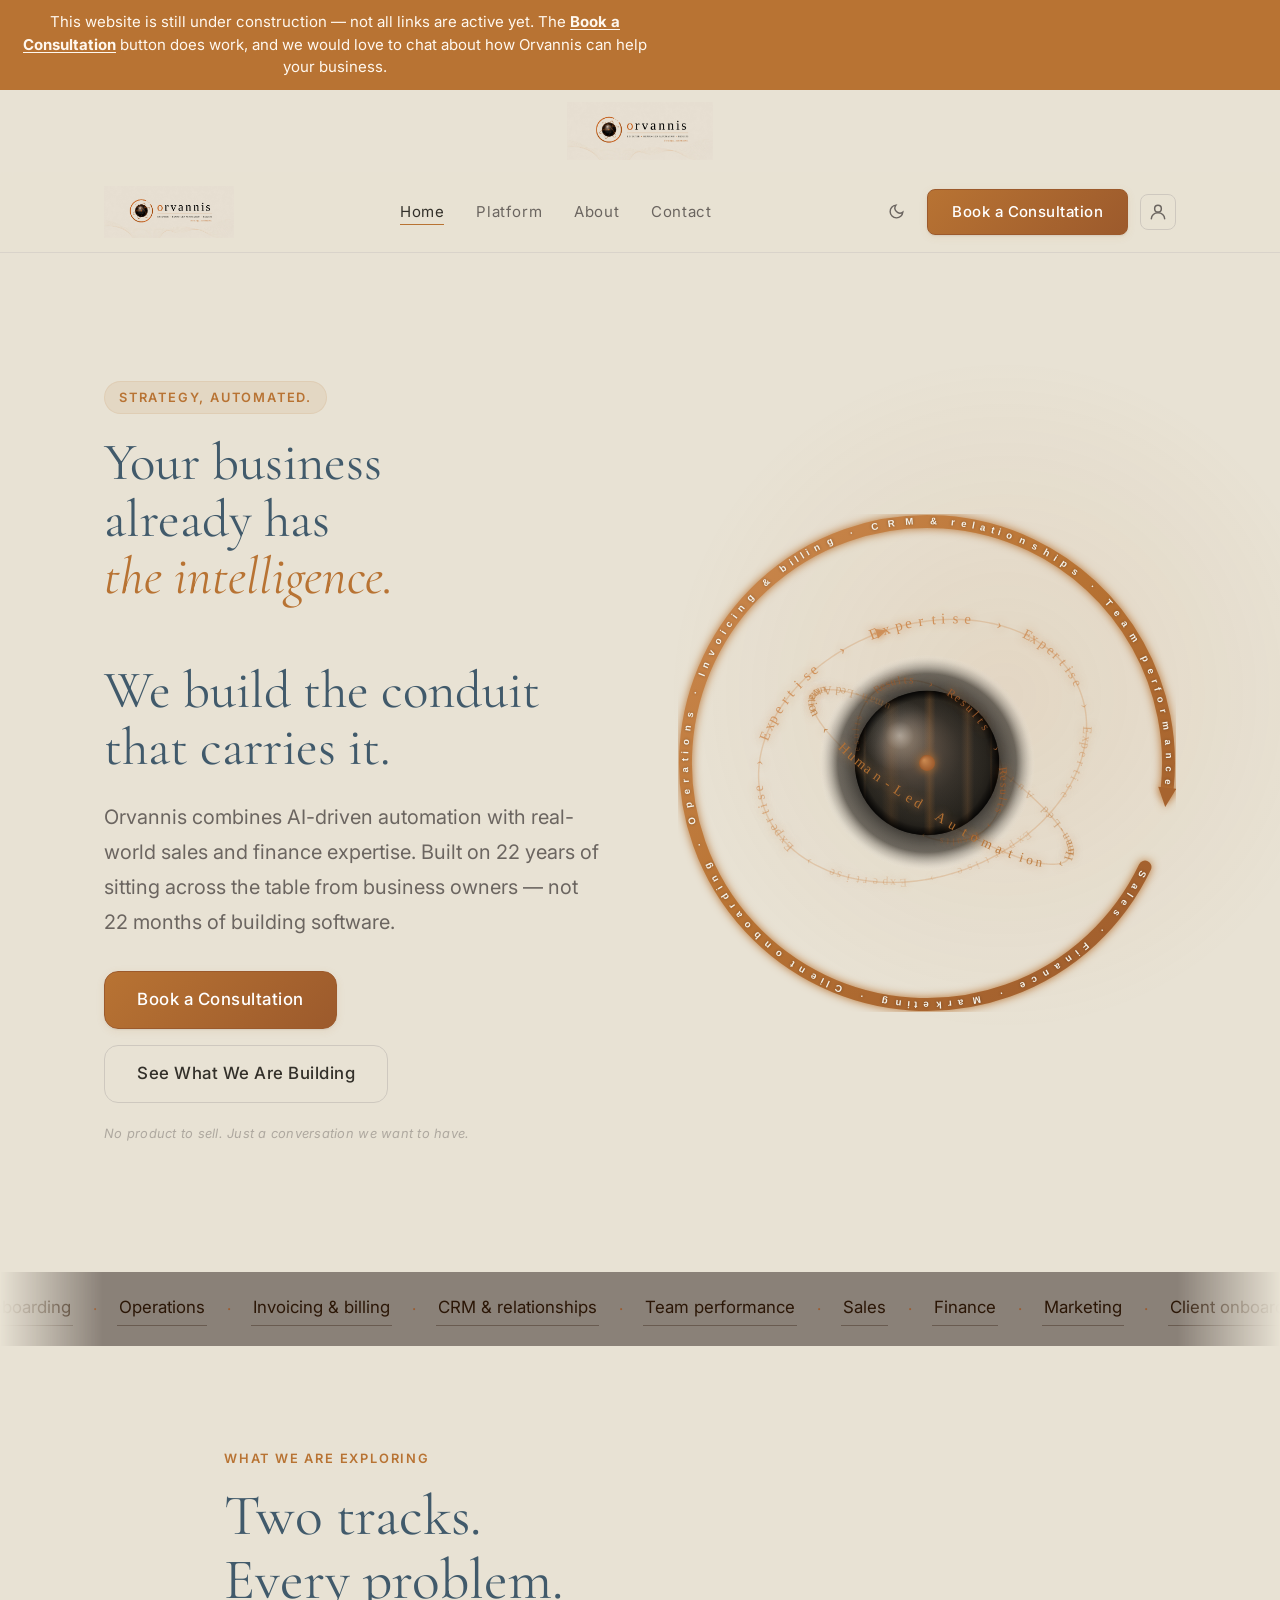
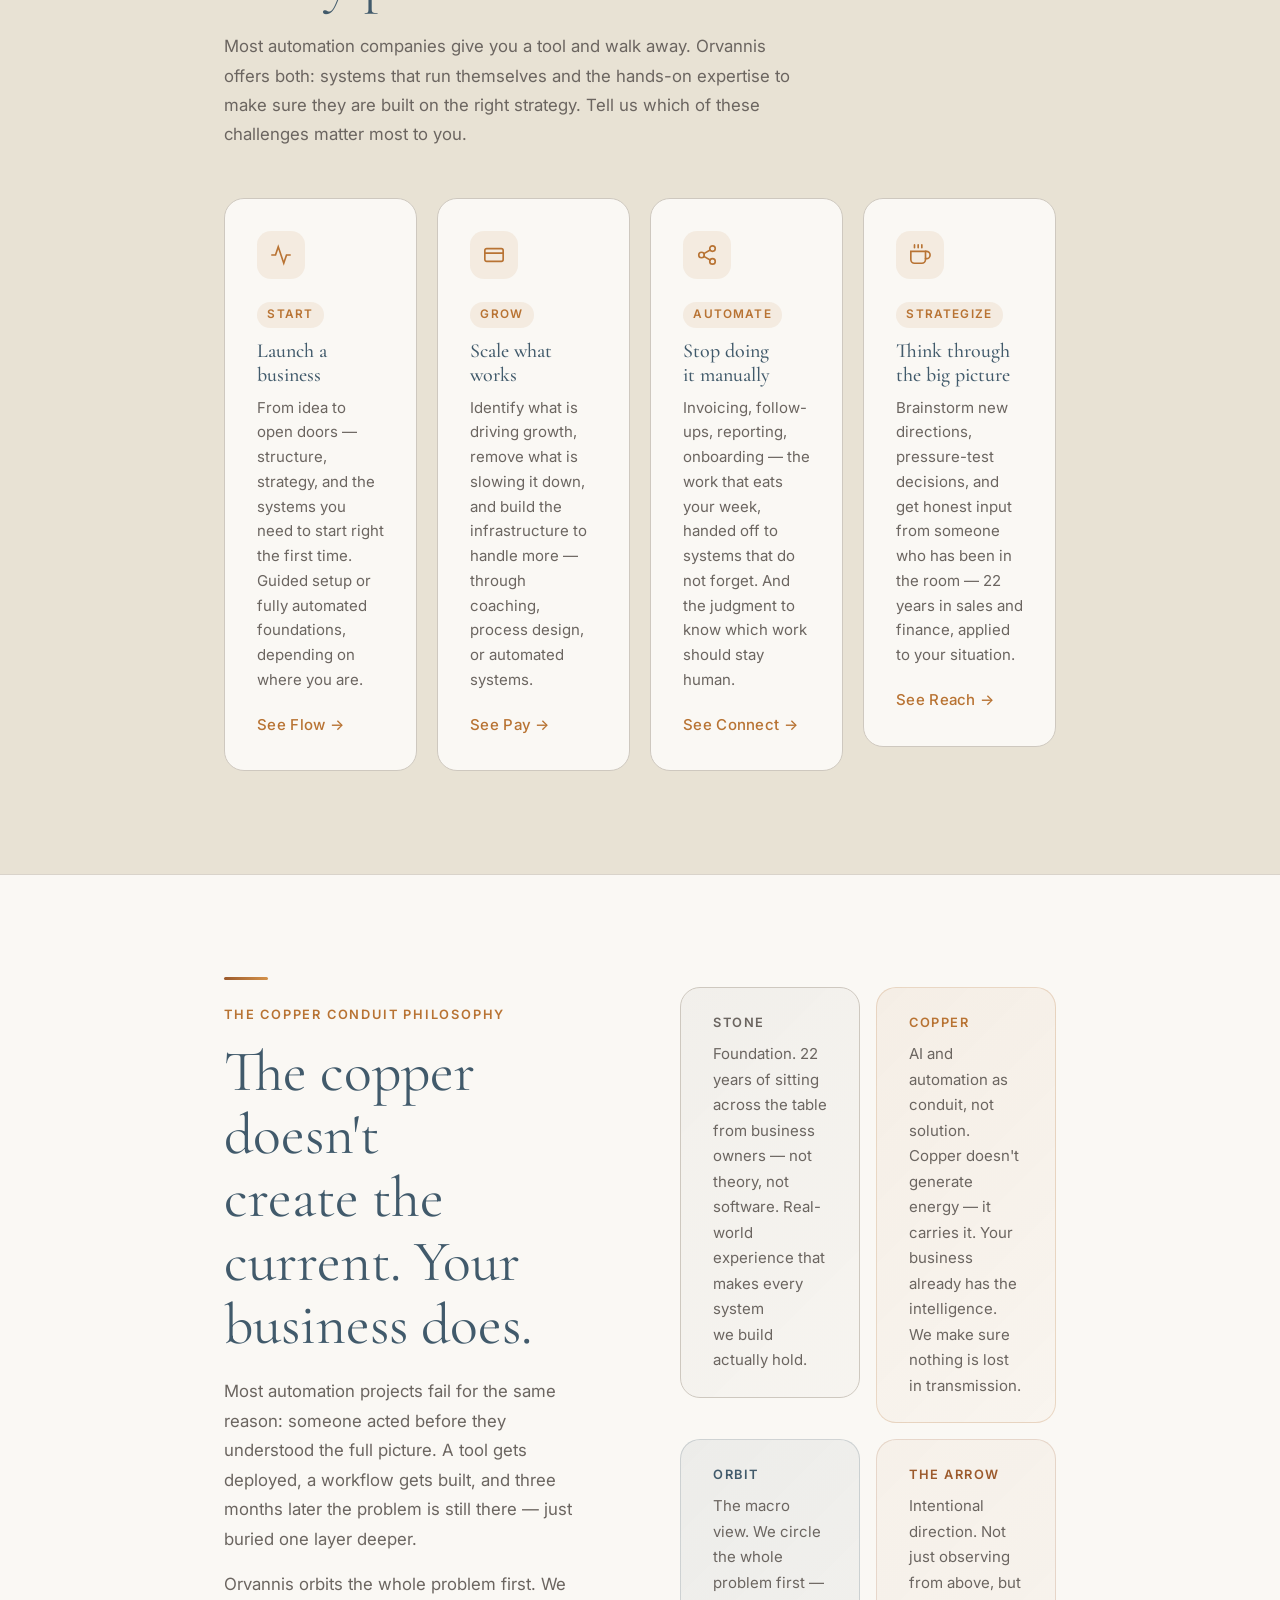
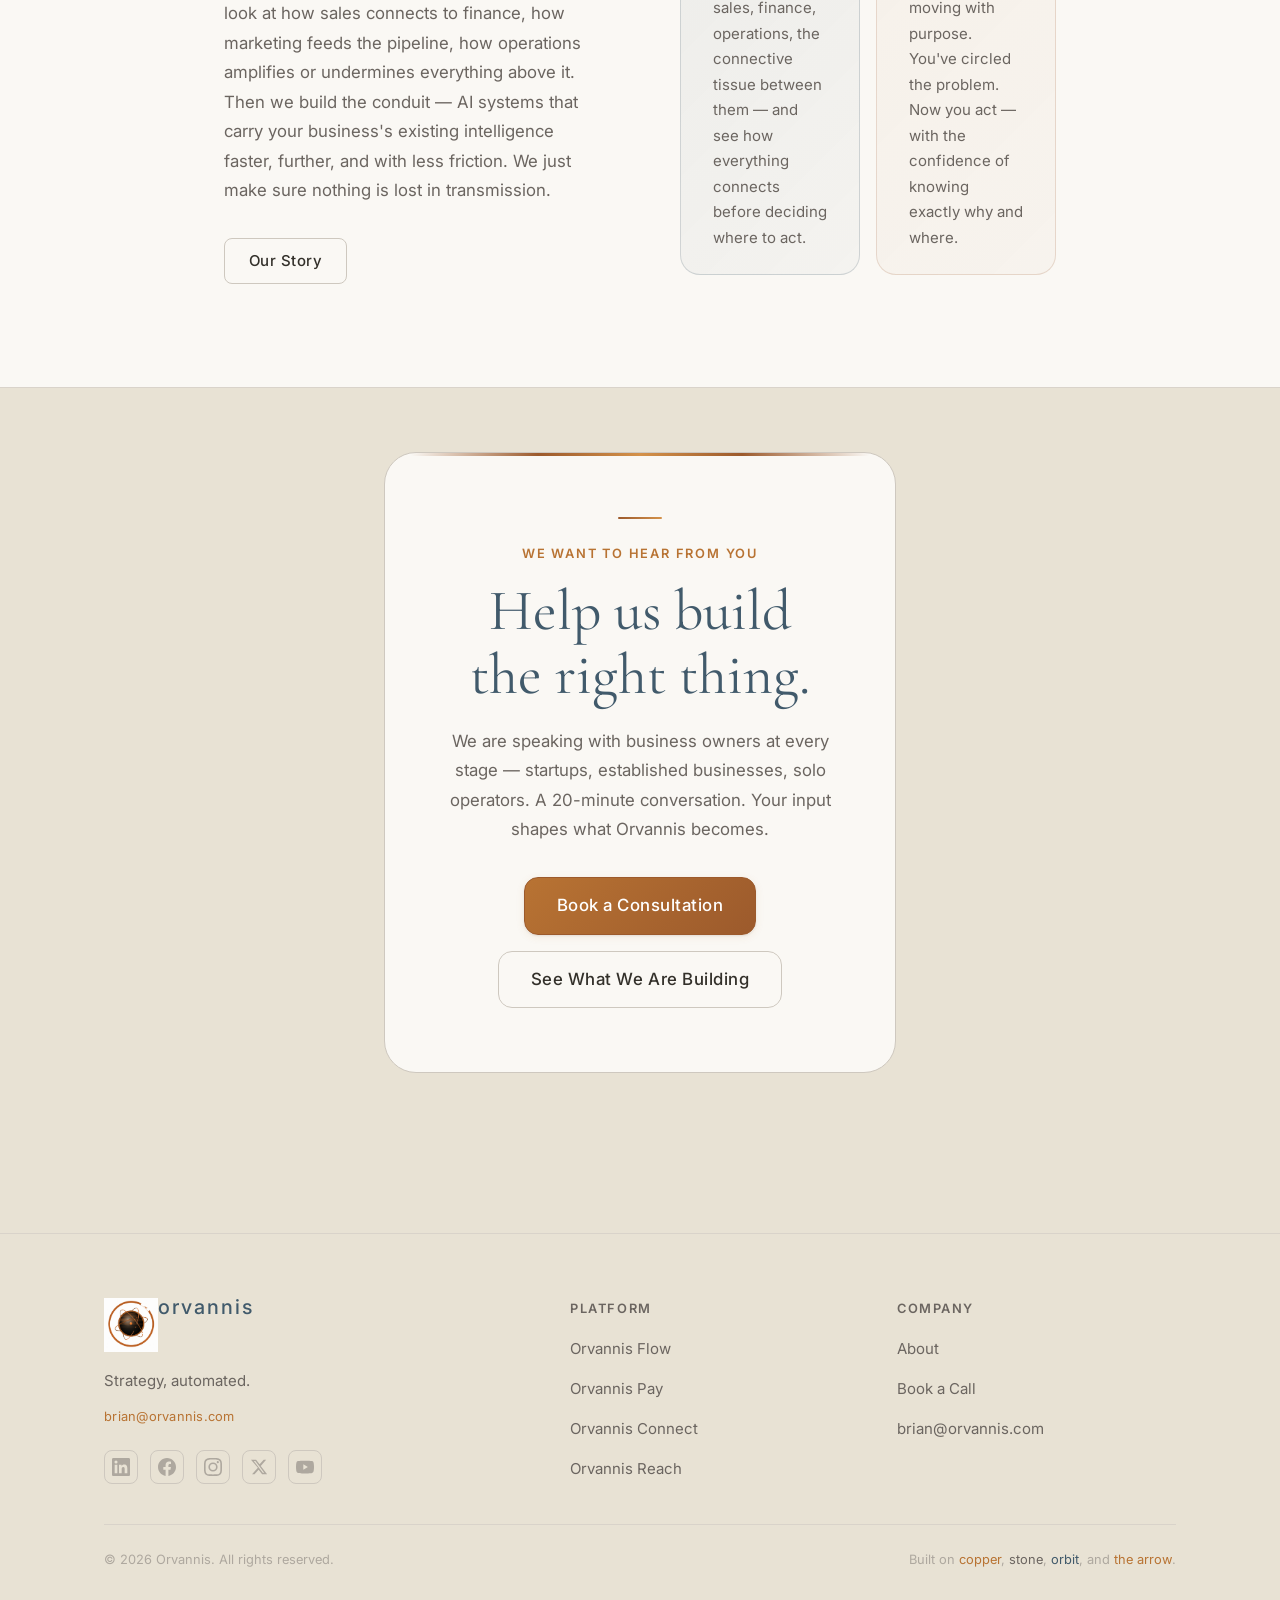
==== commit 7334843c: "Replace nav/banner logo with new blend-matching banner artwork (no more white/black box mismatch)" ====
--- a/index.html
+++ b/index.html
@@ -31,17 +31,16 @@
 
 <!-- ══ HEADER ══ -->
 <div class="site-top-banner">
-  <img src="images/orvannis-mark-dark.jpg" class="banner-img banner-img--for-light" alt="Orvannis">
-  <img src="images/orvannis-mark-light.jpg" class="banner-img banner-img--for-dark" alt="Orvannis">
+  <img src="images/orvannis-banner-cream-v2.jpg" class="banner-img banner-img--for-light" alt="Orvannis — Strategy, automated.">
+  <img src="images/orvannis-banner-dark-v2.jpg" class="banner-img banner-img--for-dark" alt="Orvannis — Strategy, automated.">
 </div>
 
 <header class="site-header">
   <div class="container">
     <nav class="nav-inner" role="navigation" aria-label="Main">
       <a href="index.html" class="nav-logo" aria-label="Orvannis home">
-        <img src="images/orvannis-mark-light.jpg" class="nav-logo-img nav-logo-img--light" alt="Orvannis">
-        <img src="images/orvannis-mark-dark.jpg" class="nav-logo-img nav-logo-img--dark" alt="Orvannis">
-        <span class="nav-logo-text">orvannis</span>
+        <img src="images/orvannis-banner-cream-v2.jpg" class="nav-logo-img nav-logo-img--light" alt="Orvannis">
+        <img src="images/orvannis-banner-dark-v2.jpg" class="nav-logo-img nav-logo-img--dark" alt="Orvannis">
       </a>
       <ul class="nav-links" role="list"></ul>
       <div class="nav-actions">
--- a/css/main.css
+++ b/css/main.css
@@ -63,9 +63,9 @@
 /* =====================
    SITE-TOP BANNER
    Full lockup (mark + wordmark + tagline) shown as a compact strip above
-   the nav. Per brand direction: the DARK-background banner image is shown
-   in light theme, and the LIGHT-background banner image in dark theme
-   (intentionally inverted for contrast against the page background).
+   the nav. The banner image's own background now matches the active theme
+   (cream image in light mode, black image in dark mode), so the container
+   background just follows --color-bg to stay seamless behind it.
    ===================== */
 .site-top-banner {
   width: 100%;
@@ -73,7 +73,7 @@
   align-items: center;
   justify-content: center;
   padding-block: 0.75rem;
-  background: #0E0C0A;
+  background: var(--color-bg);
   position: relative;
   z-index: 10;
 }
@@ -88,8 +88,6 @@
 [data-theme="dark"]  .banner-img--for-dark  { display: block; }
 html:not([data-theme="dark"]) .banner-img--for-light { display: block; }
 html:not([data-theme="dark"]) .banner-img--for-dark  { display: none; }
-
-[data-theme="dark"] .site-top-banner { background: #FAF8F4; }
 
 @media (max-width: 600px) {
   .site-top-banner { padding-block: 0.5rem; }
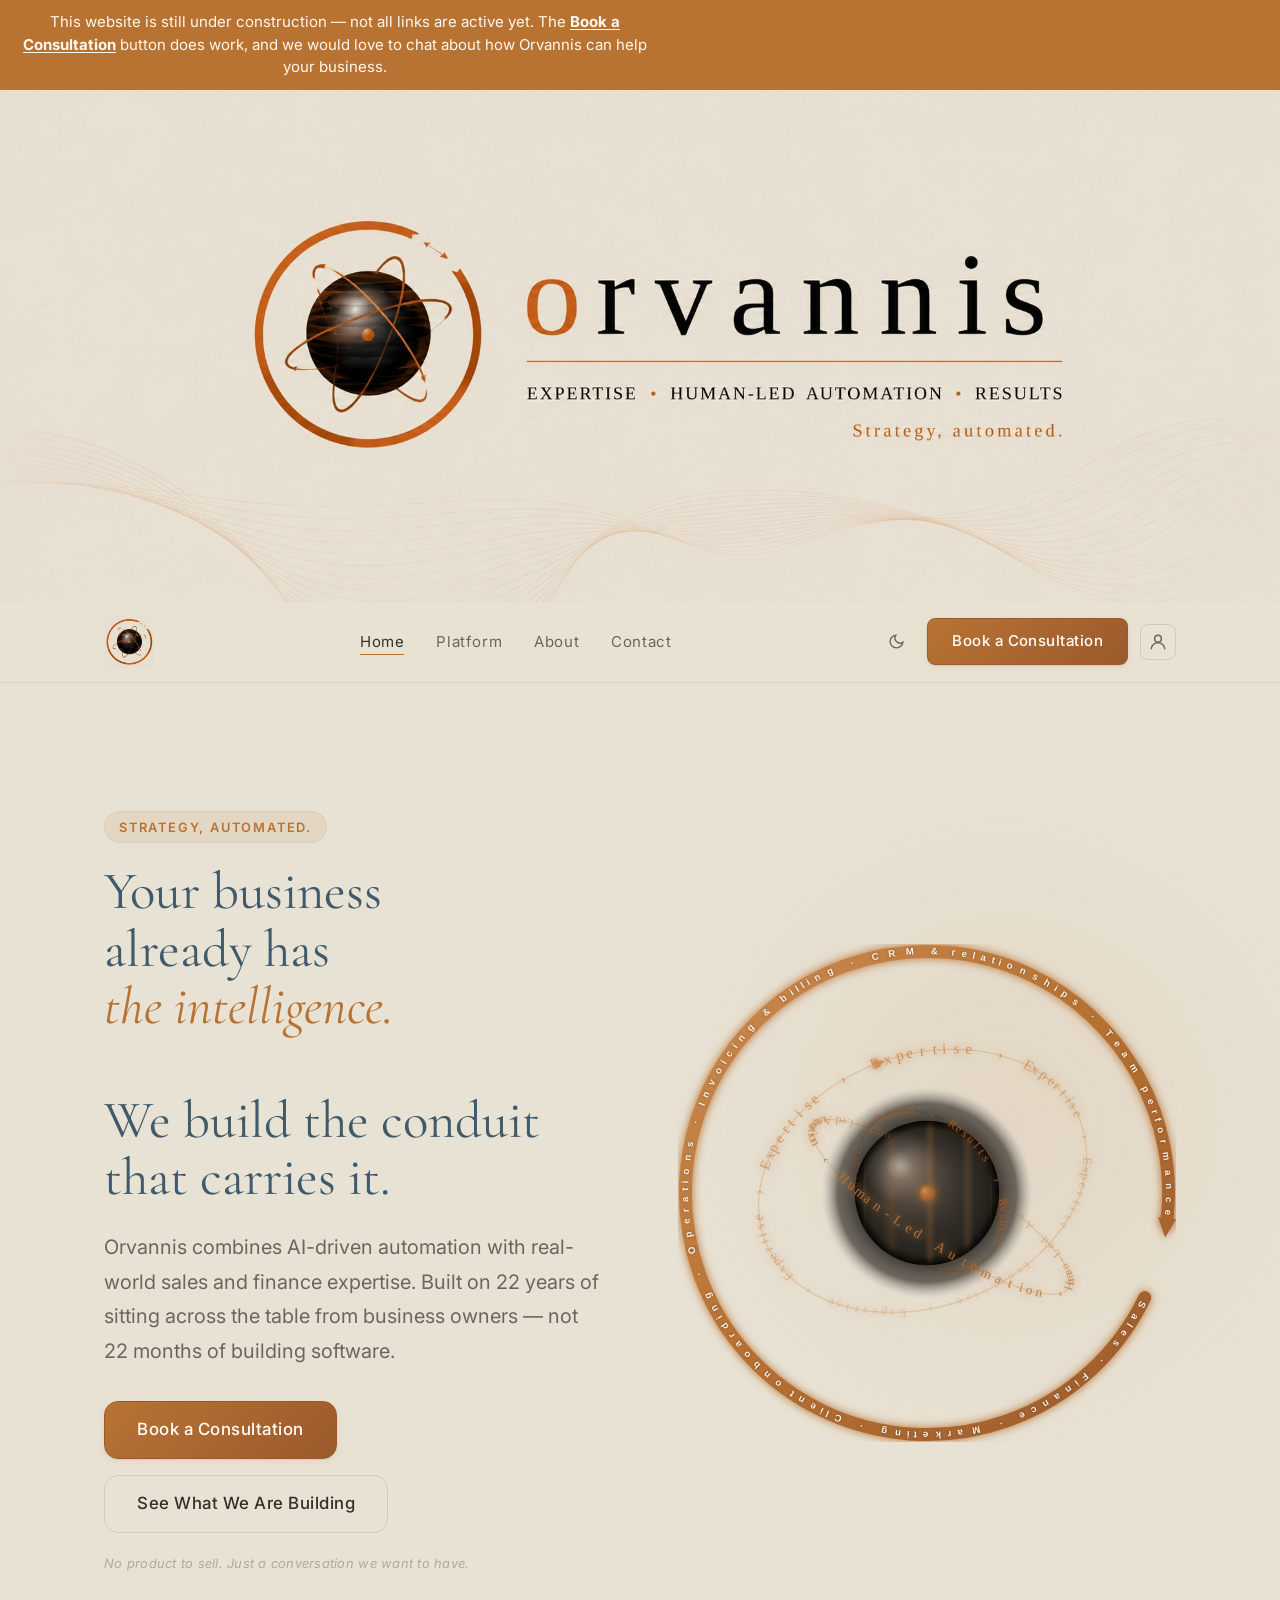
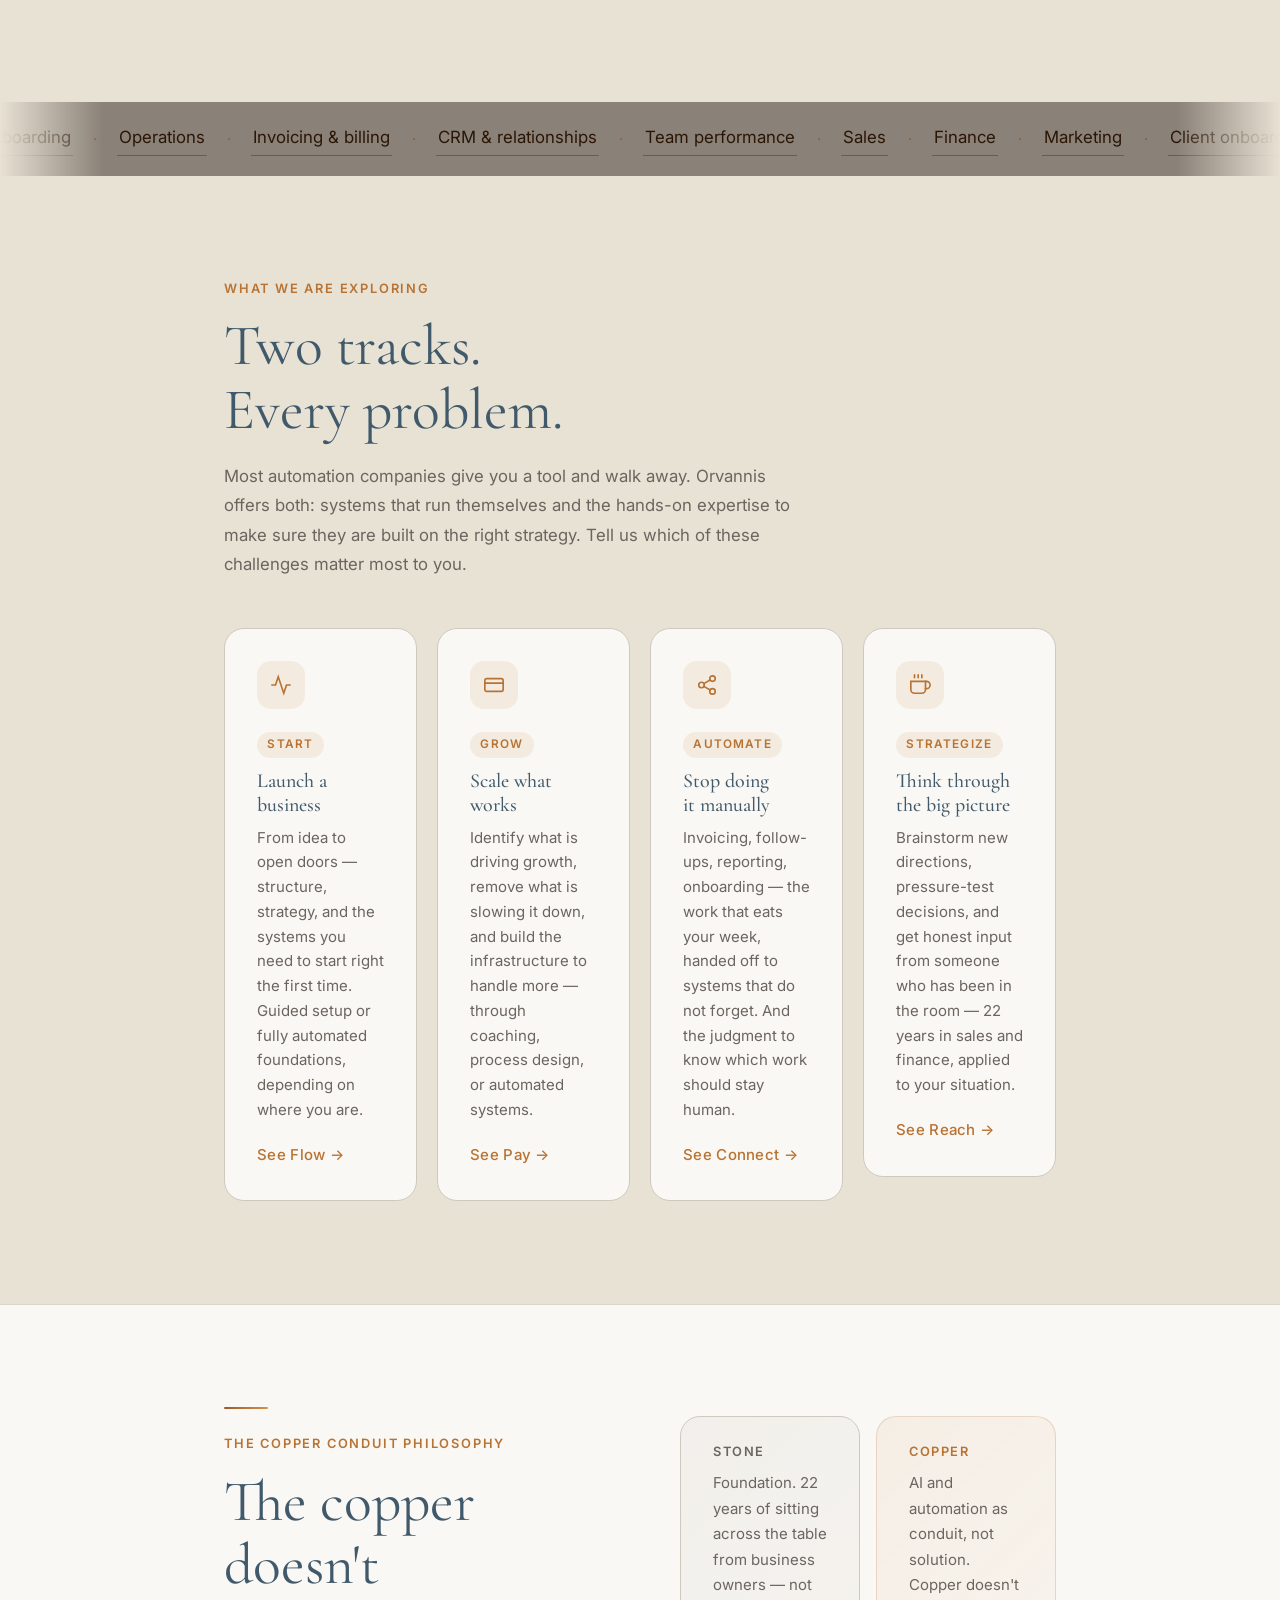
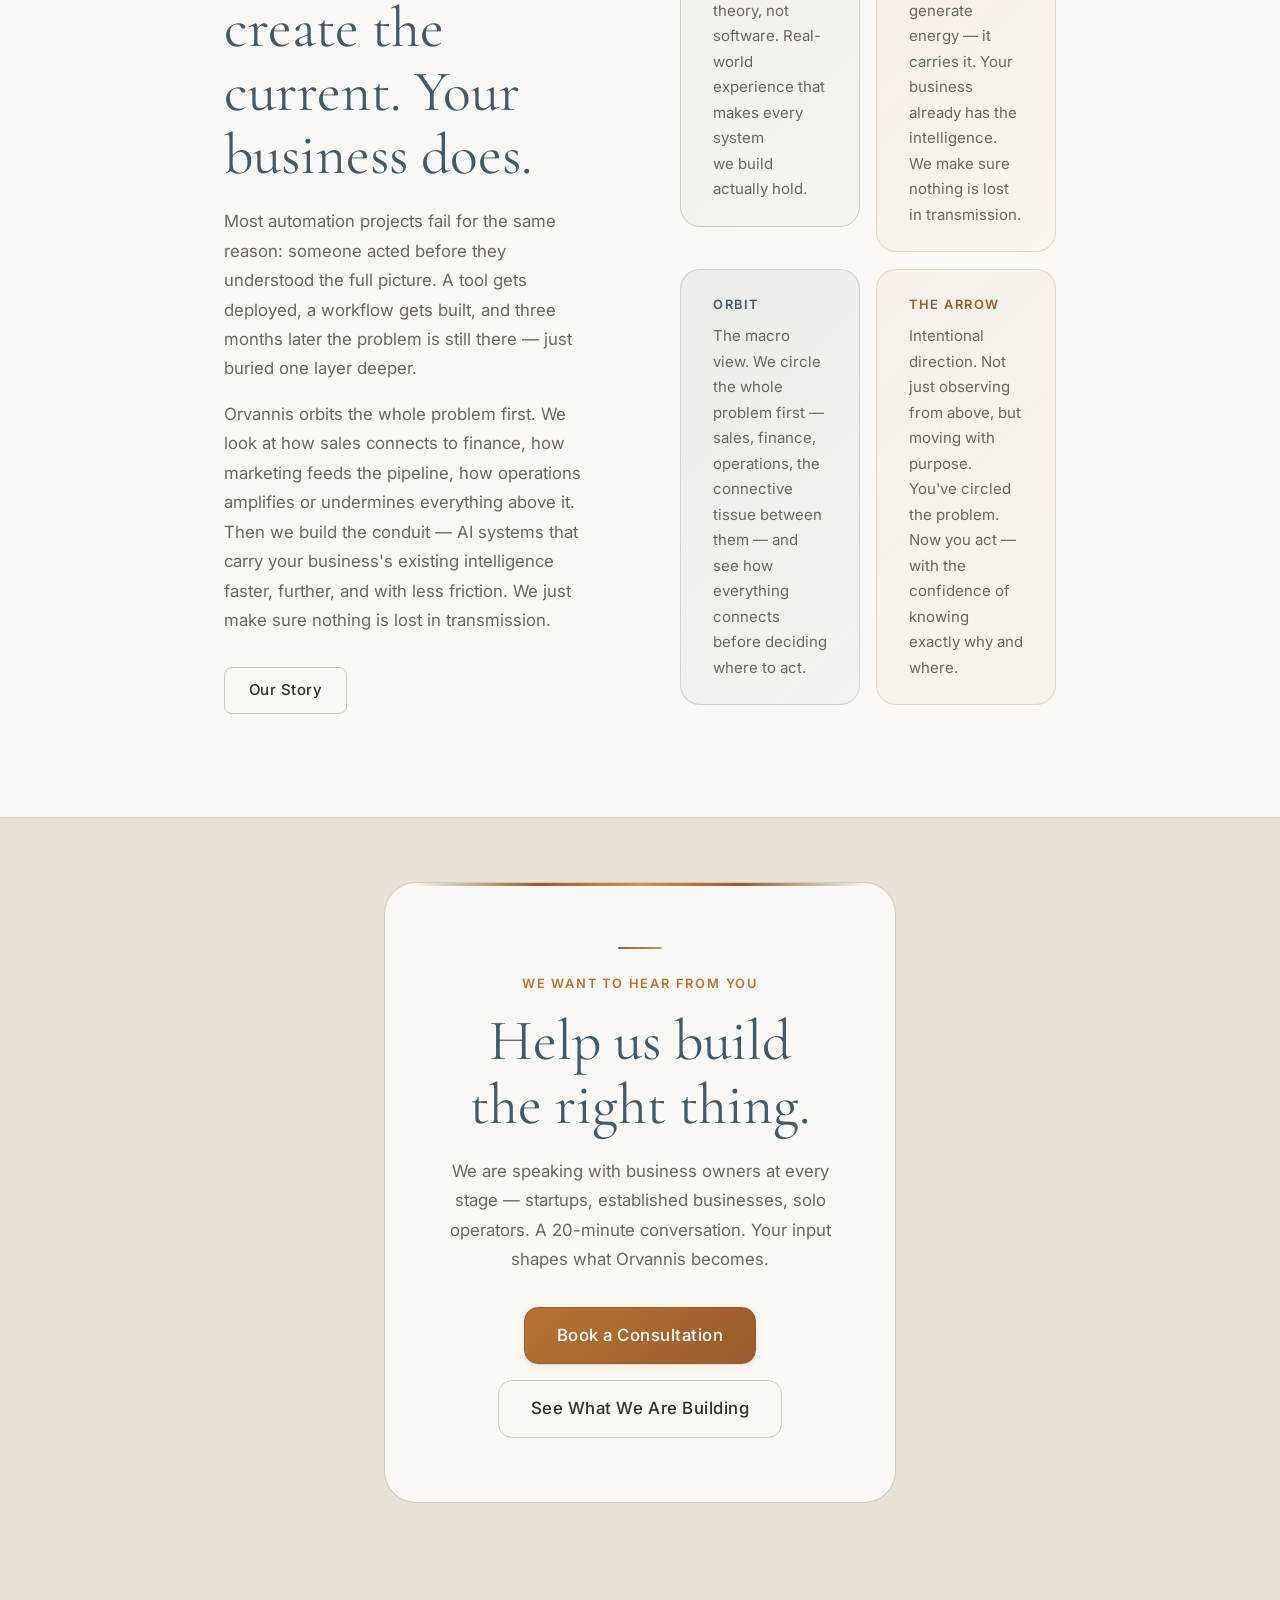
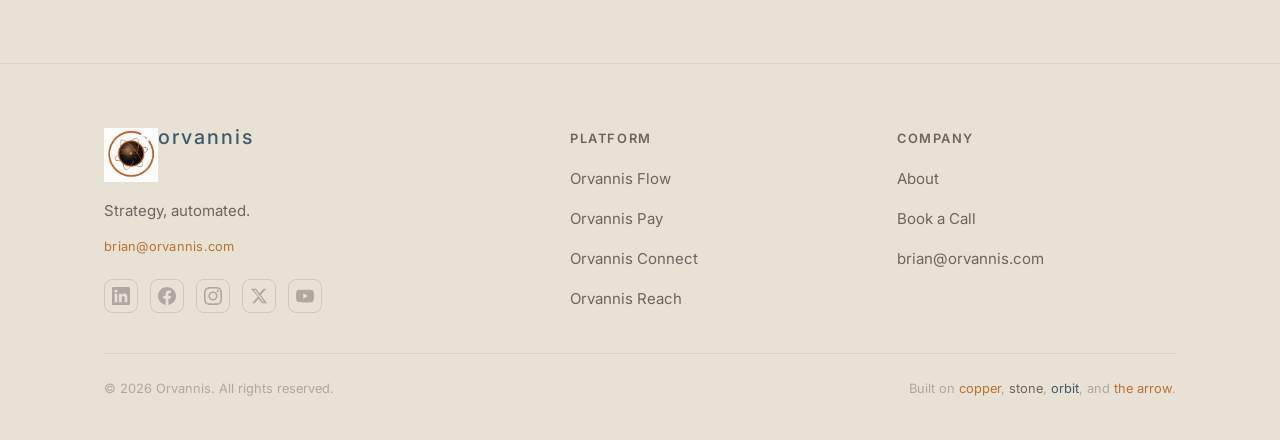
==== commit d766bdc1: "Nav logo: icon-only (no text). Top banner: full-width, larger" ====
--- a/index.html
+++ b/index.html
@@ -39,8 +39,8 @@
   <div class="container">
     <nav class="nav-inner" role="navigation" aria-label="Main">
       <a href="index.html" class="nav-logo" aria-label="Orvannis home">
-        <img src="images/orvannis-banner-cream-v2.jpg" class="nav-logo-img nav-logo-img--light" alt="Orvannis">
-        <img src="images/orvannis-banner-dark-v2.jpg" class="nav-logo-img nav-logo-img--dark" alt="Orvannis">
+        <img src="images/orvannis-icon-only-cream.jpg" class="nav-logo-img nav-logo-img--light" alt="Orvannis">
+        <img src="images/orvannis-icon-only-dark.jpg" class="nav-logo-img nav-logo-img--dark" alt="Orvannis">
       </a>
       <ul class="nav-links" role="list"></ul>
       <div class="nav-actions">
--- a/css/main.css
+++ b/css/main.css
@@ -62,37 +62,30 @@
 
 /* =====================
    SITE-TOP BANNER
-   Full lockup (mark + wordmark + tagline) shown as a compact strip above
-   the nav. The banner image's own background now matches the active theme
-   (cream image in light mode, black image in dark mode), so the container
-   background just follows --color-bg to stay seamless behind it.
+   Full lockup (mark + wordmark + tagline) shown full-width above the nav.
+   The banner image's own background matches the active theme (cream image
+   in light mode, black image in dark mode), so the container background
+   just follows --color-bg to stay seamless behind it.
    ===================== */
 .site-top-banner {
   width: 100%;
-  display: flex;
-  align-items: center;
-  justify-content: center;
-  padding-block: 0.75rem;
+  display: block;
   background: var(--color-bg);
   position: relative;
   z-index: 10;
+  overflow: hidden;
 }
 .banner-img {
   display: none;
-  height: 58px;
-  width: auto;
-  max-width: 92%;
-  object-fit: contain;
+  width: 100%;
+  height: auto;
+  max-width: none;
+  object-fit: cover;
 }
 [data-theme="dark"]  .banner-img--for-light { display: none; }
 [data-theme="dark"]  .banner-img--for-dark  { display: block; }
 html:not([data-theme="dark"]) .banner-img--for-light { display: block; }
 html:not([data-theme="dark"]) .banner-img--for-dark  { display: none; }
-
-@media (max-width: 600px) {
-  .site-top-banner { padding-block: 0.5rem; }
-  .banner-img { height: 40px; }
-}
 
 /* =====================
    NAVIGATION
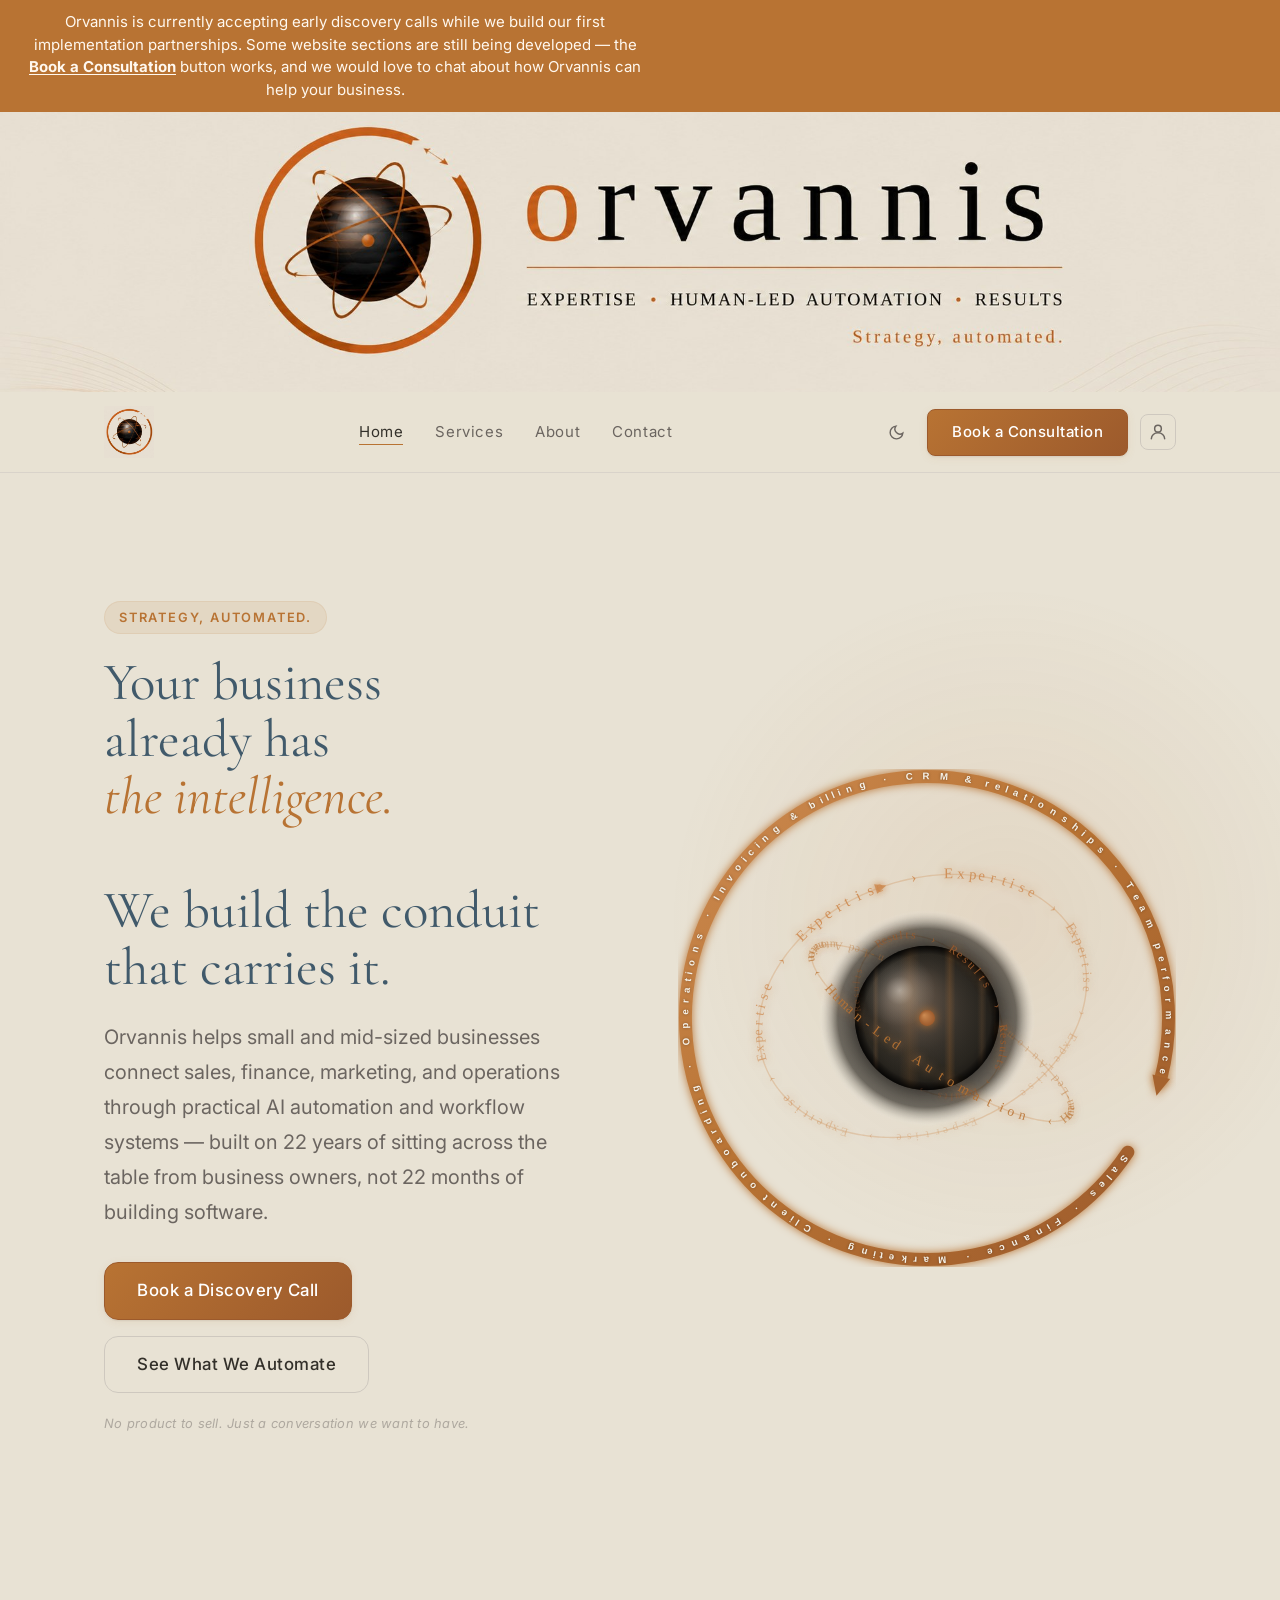
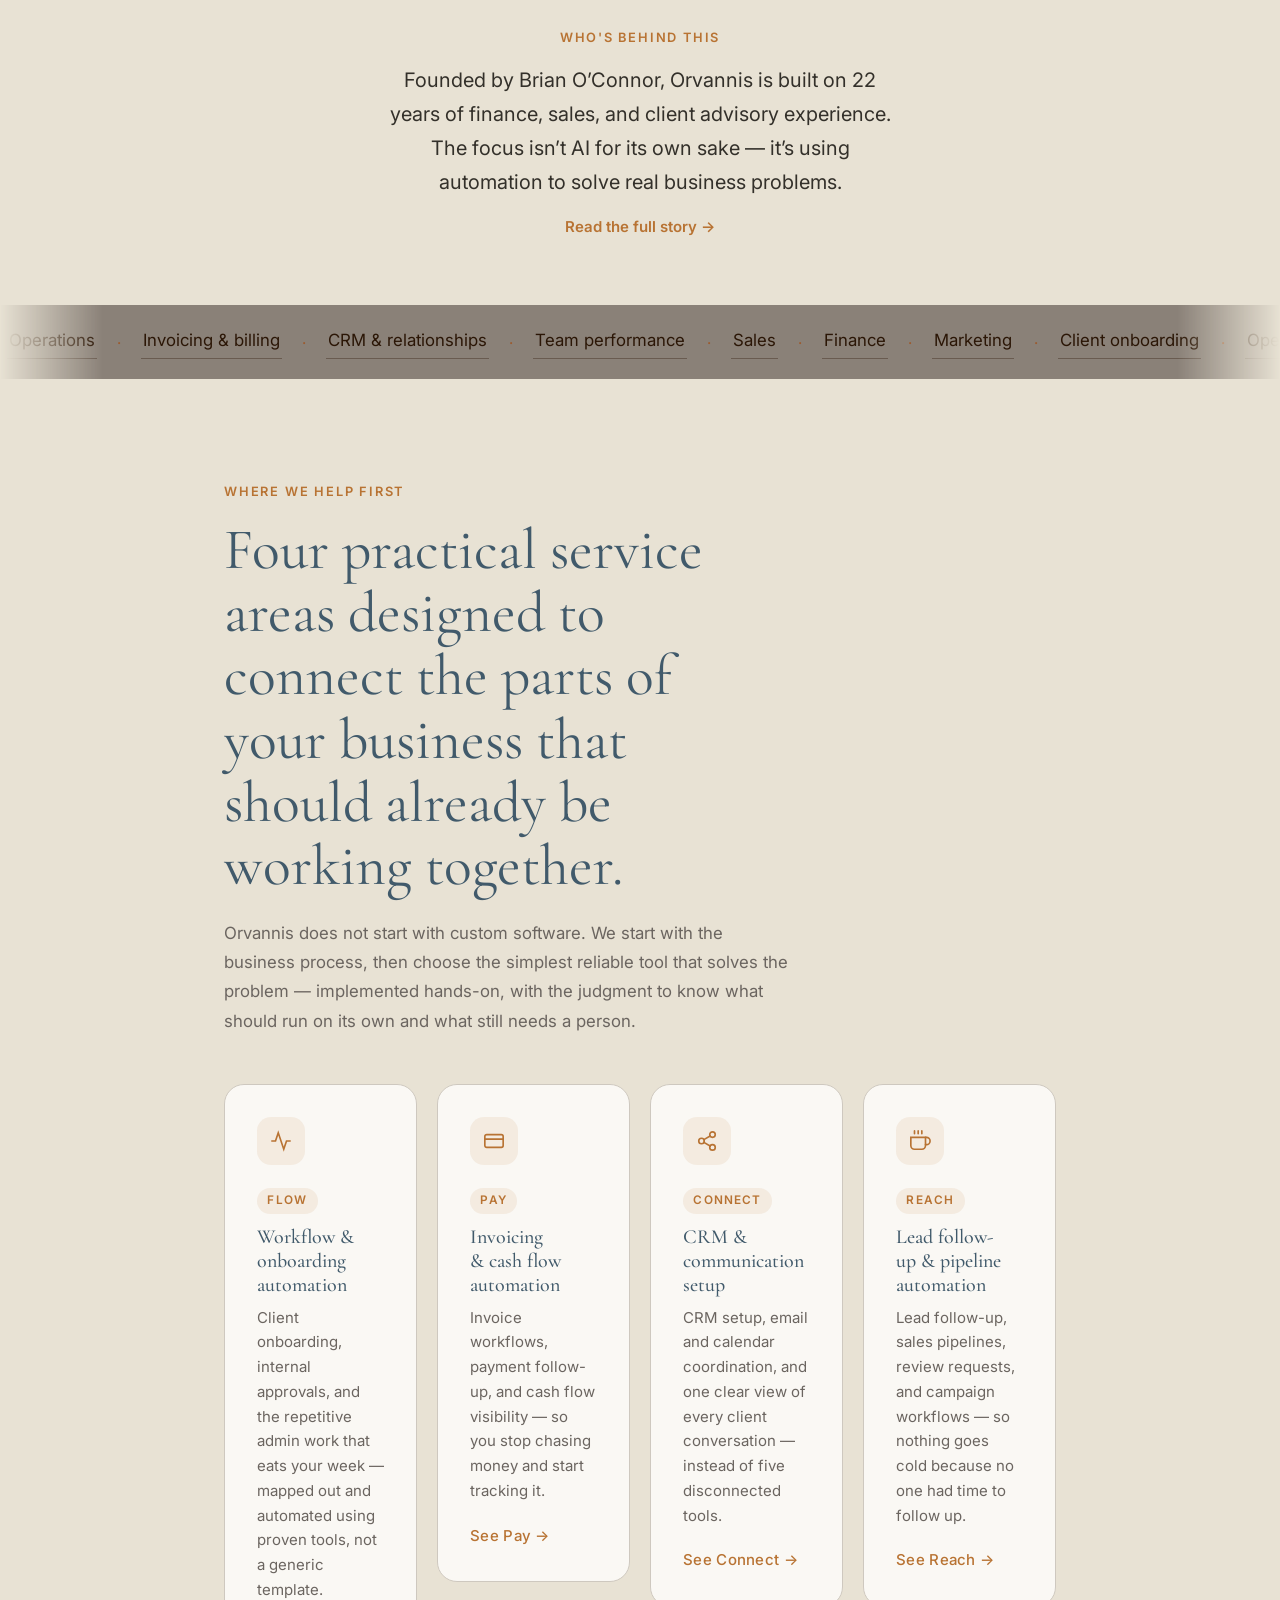
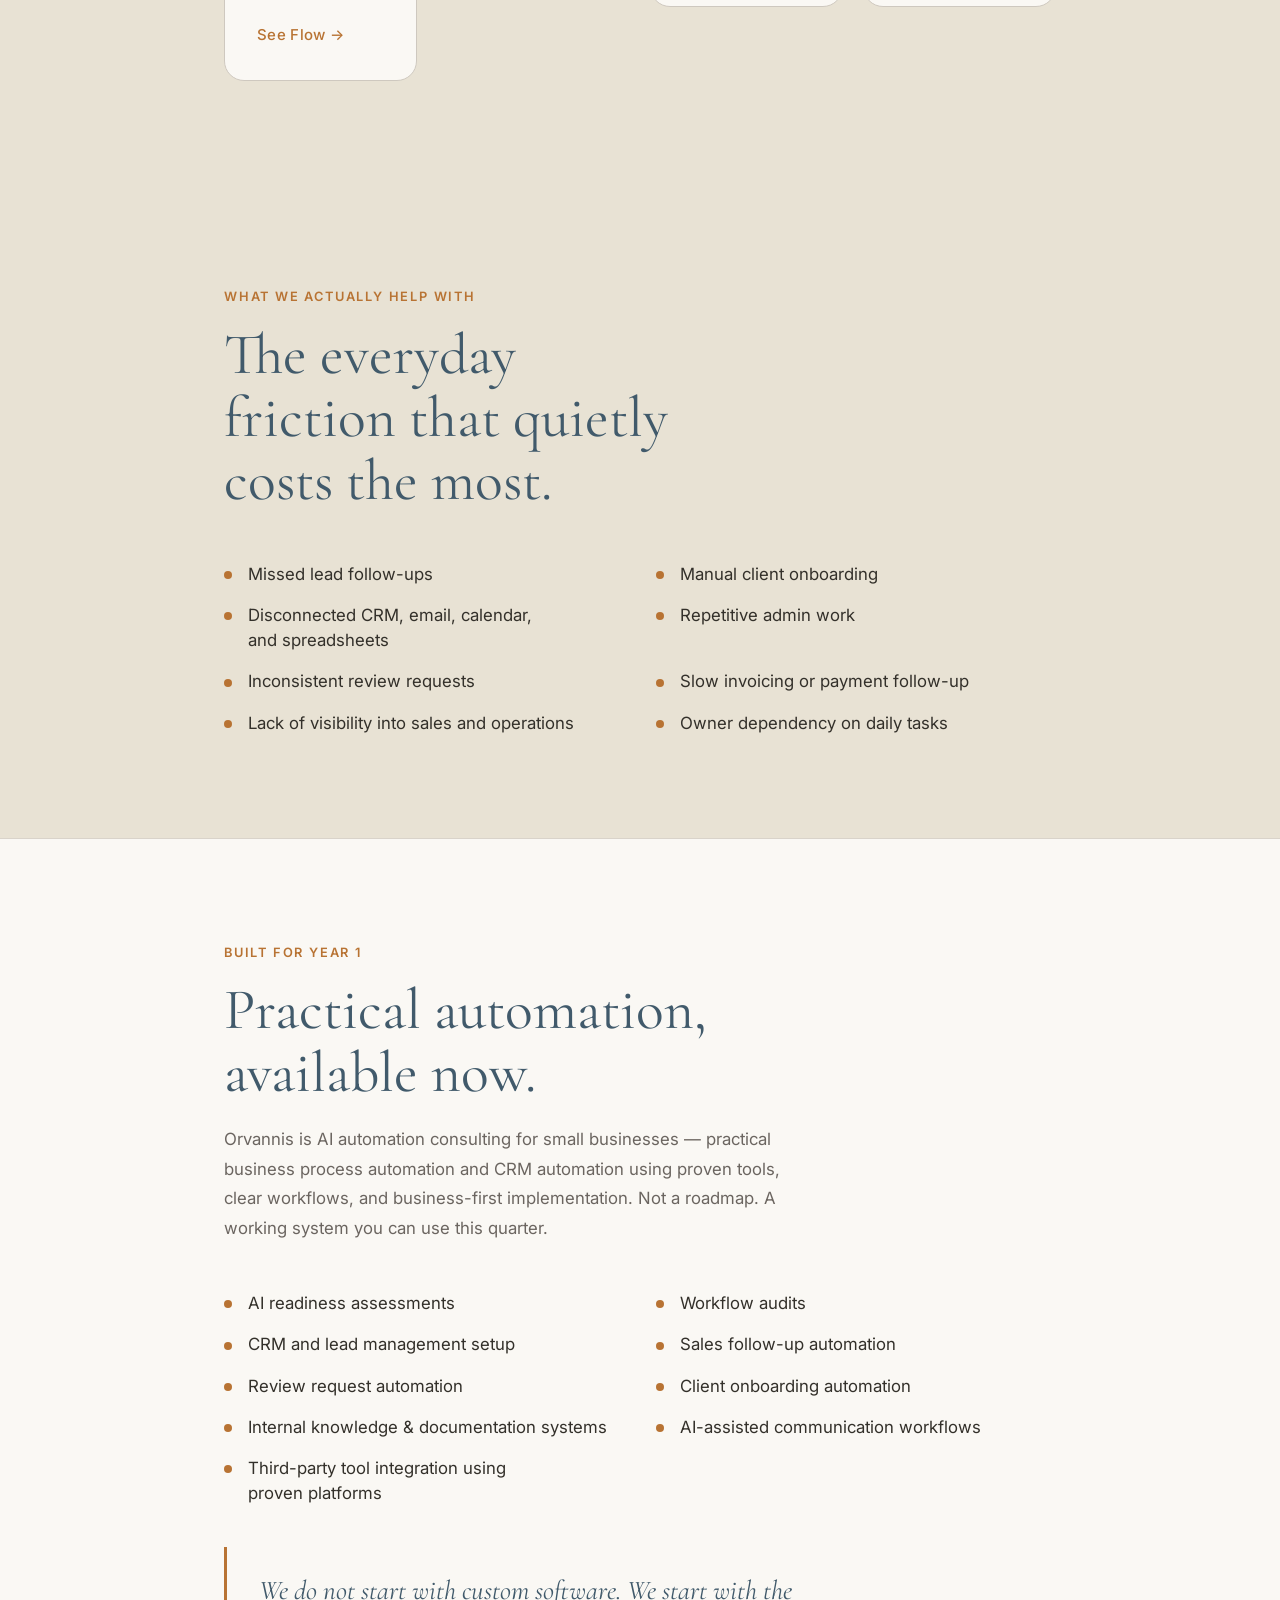
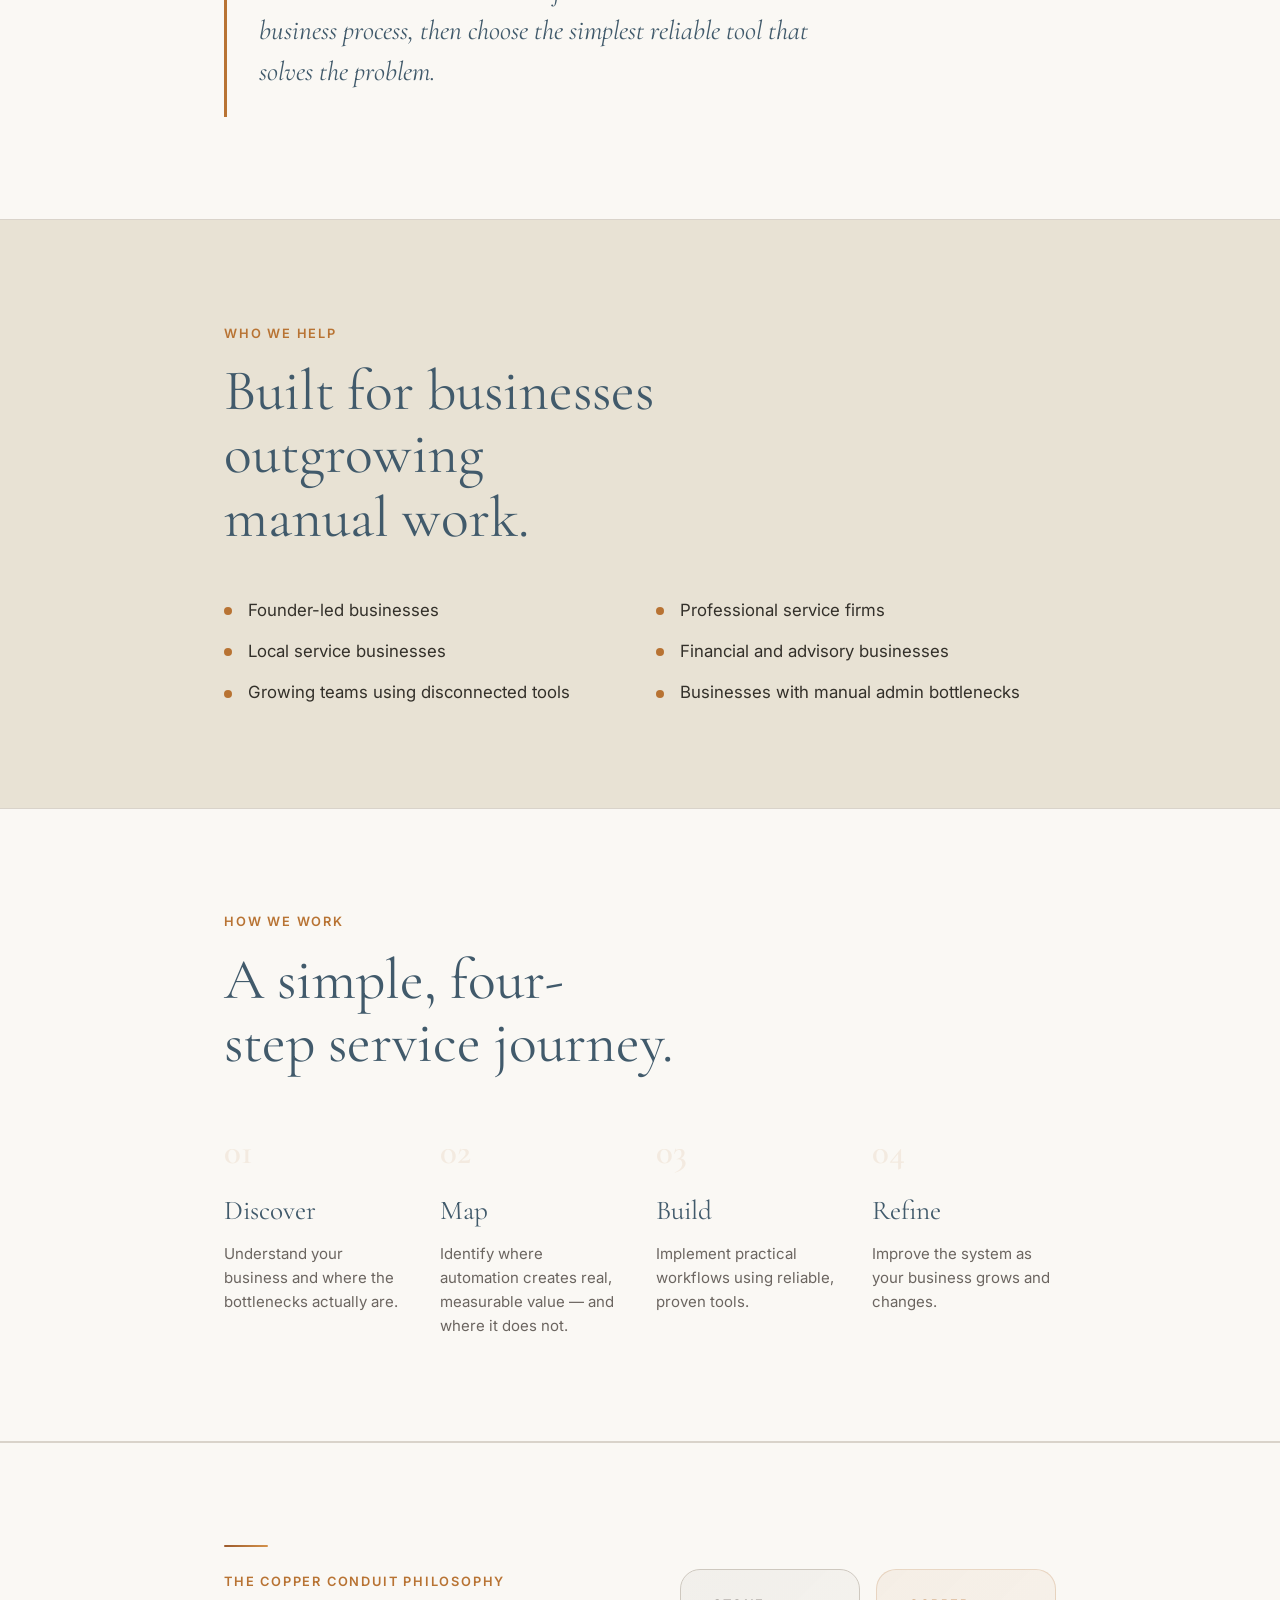
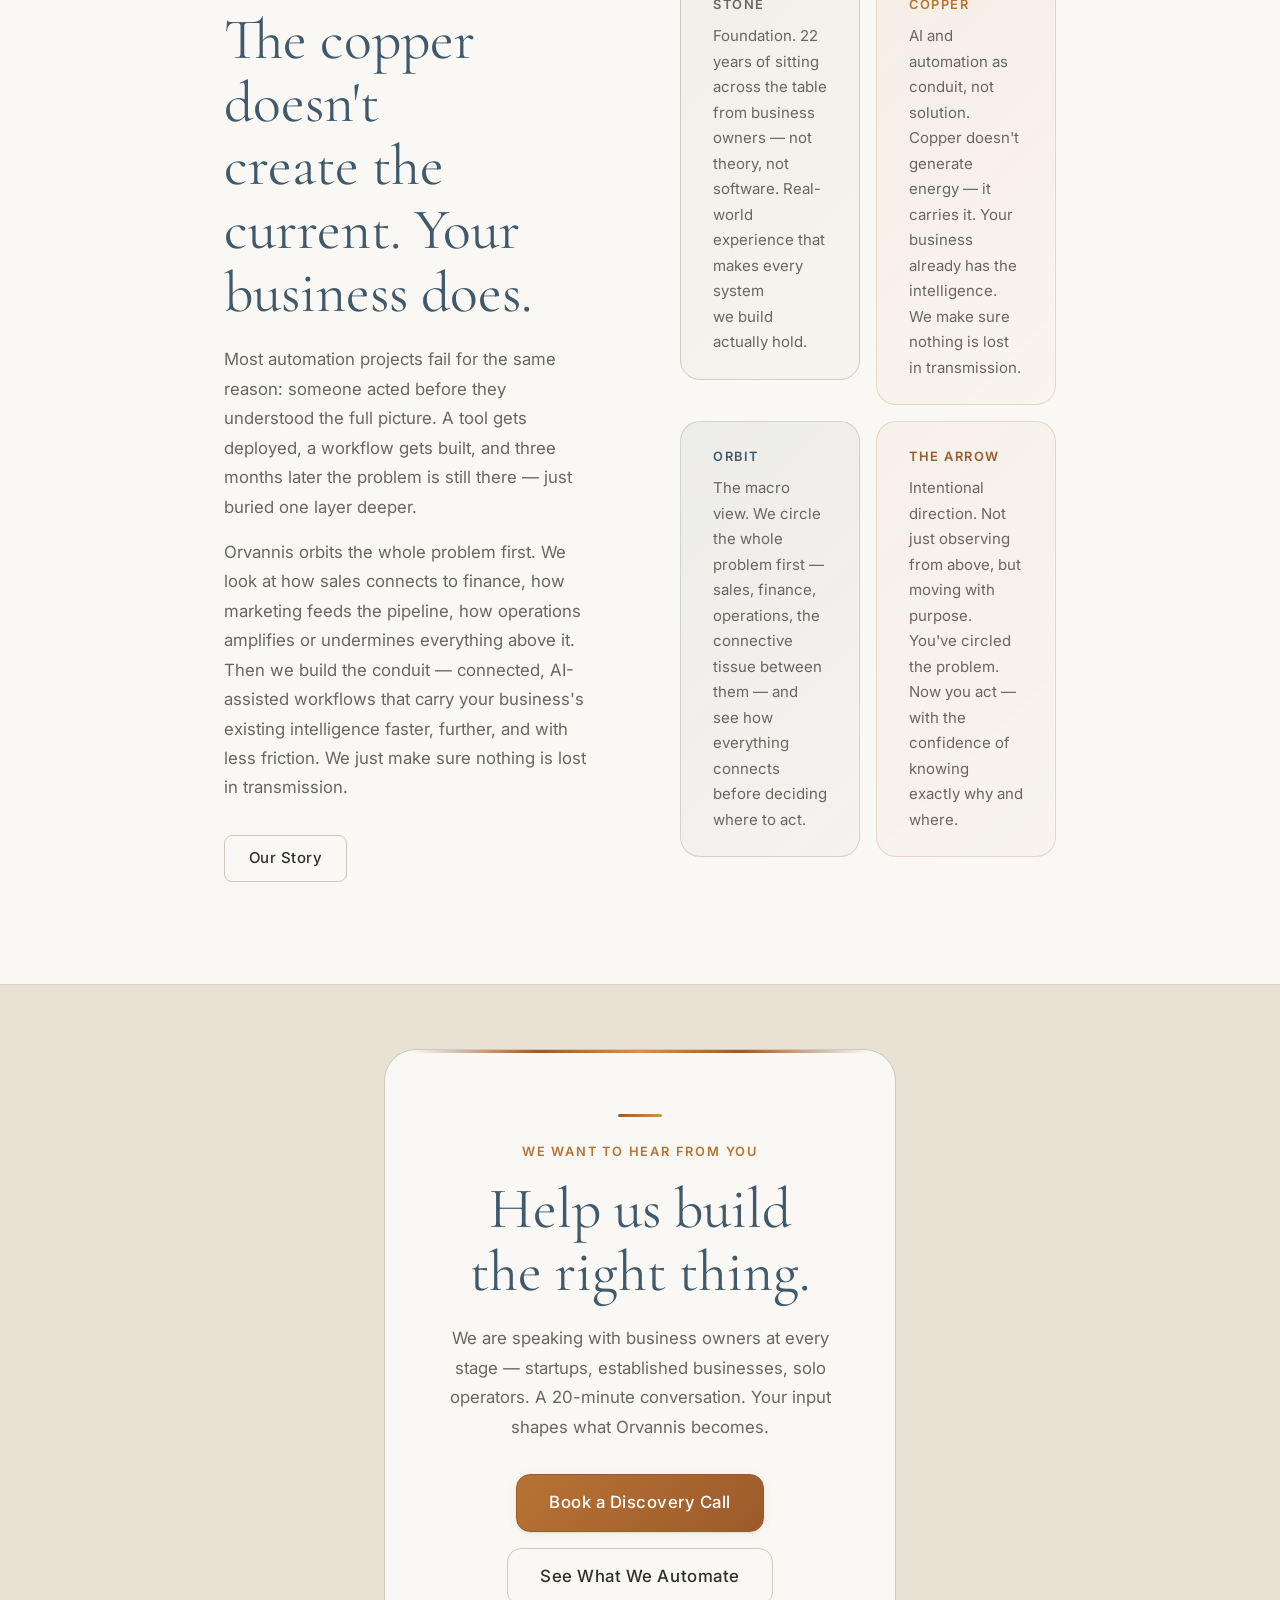
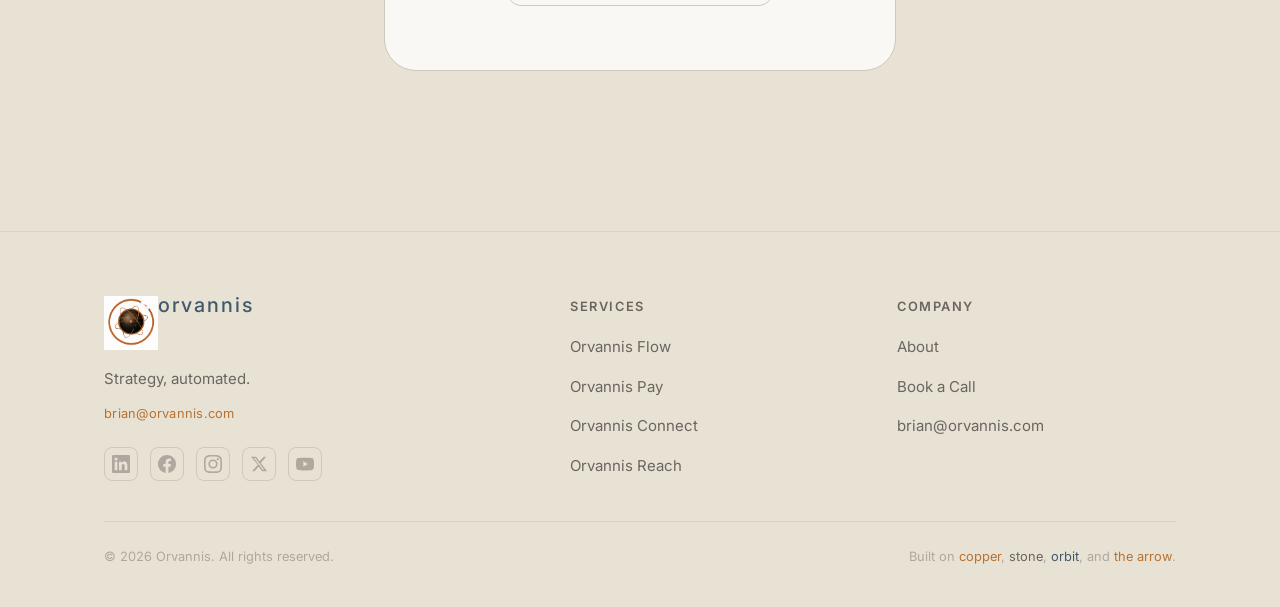
==== commit 71940d6f: "Reposition Orvannis as Year-1 automation consulting, not a built platform - Renamed nav 'Platform' t" ====
--- a/index.html
+++ b/index.html
@@ -3,16 +3,16 @@
 <head>
   <meta charset="UTF-8">
   <meta name="viewport" content="width=device-width, initial-scale=1.0">
-  <title>Orvannis — Strategy, Automated</title>
-  <meta name="description" content="Orvannis automates and connects your business operations — sales, finance, marketing, and workflows. Built for growing businesses.">
+  <title>Orvannis | AI Automation &amp; Business Systems Consulting</title>
+  <meta name="description" content="Orvannis helps small and mid-sized businesses automate workflows, connect tools, improve follow-up, and reduce manual administrative work using practical AI and automation systems.">
   <meta property="og:type" content="website">
   <meta property="og:url" content="https://orvannis.com/">
-  <meta property="og:title" content="Orvannis — Strategy, Automated">
-  <meta property="og:description" content="The all-in-one automation platform for growing businesses.">
+  <meta property="og:title" content="Orvannis | AI Automation & Business Systems Consulting">
+  <meta property="og:description" content="Practical AI automation and business systems consulting for small and mid-sized businesses.">
   <meta property="og:image" content="https://orvannis.com/images/orvannis-logo-horiz-dark.jpg">
   <meta name="twitter:card" content="summary_large_image">
-  <meta name="twitter:title" content="Orvannis — Strategy, Automated">
-  <meta name="twitter:description" content="The all-in-one automation platform for growing businesses.">
+  <meta name="twitter:title" content="Orvannis | AI Automation & Business Systems Consulting">
+  <meta name="twitter:description" content="Practical AI automation and business systems consulting for small and mid-sized businesses.">
   <meta name="twitter:image" content="https://orvannis.com/images/orvannis-logo-horiz-dark.jpg">
   <link rel="icon" type="image/svg+xml" href="images/favicon.svg">
   <link rel="stylesheet" href="css/tokens.css">
@@ -26,7 +26,7 @@
 <body data-page="home">
 
 <div class="construction-notice">
-  <p>This website is still under construction — not all links are active yet. The <a href="contact.html">Book a Consultation</a> button does work, and we would love to chat about how Orvannis can help your business.</p>
+  <p>Orvannis is currently accepting early discovery calls while we build our first implementation partnerships. Some website sections are still being developed — the <a href="contact.html">Book a Consultation</a> button works, and we would love to chat about how Orvannis can help your business.</p>
 </div>
 
 <!-- ══ HEADER ══ -->
@@ -95,7 +95,7 @@
         </p>
         <div class="hero-actions fade-up delay-3">
           <a href="contact.html" class="btn btn-primary btn-lg" data-hero-cta-primary>Book a Discovery Call</a>
-          <a href="platform.html" class="btn btn-outline btn-lg" data-hero-cta-secondary>Explore the Platform</a>
+          <a href="platform.html" class="btn btn-outline btn-lg" data-hero-cta-secondary>See What We Automate</a>
         </div>
         <p class="hero-note fade-up delay-4" data-hero-note>No pitch deck. Just a real conversation about your business.</p>
       </div>
@@ -112,6 +112,17 @@
           ></iframe>
         </div>
       </div>
+    </div>
+  </div>
+</section>
+
+<!-- ══ FOUNDER STRIP ══ -->
+<section class="section section--tight founder-strip" data-section="founder-strip">
+  <div class="container--text">
+    <div class="founder-strip-inner reveal">
+      <span class="eyebrow" data-founder-eyebrow>Who's Behind This</span>
+      <p class="founder-strip-body" data-founder-body>Founded by Brian O'Connor, Orvannis is built on 22 years of finance, sales, and client advisory experience. The focus isn't AI for its own sake — it's using automation to solve real business problems.</p>
+      <a href="about.html" class="founder-strip-link" data-founder-cta>Read the full story →</a>
     </div>
   </div>
 </section>
@@ -156,9 +167,9 @@
 <section class="section">
   <div class="container--normal">
     <div class="section-head reveal">
-      <span class="eyebrow" data-modules-eyebrow>The Platform</span>
-      <h2 class="section-title" data-modules-title>One system. Four modules.</h2>
-      <p class="section-body" data-modules-body>Replace the patchwork of disconnected tools with a single platform — one that connects everything and keeps it moving.</p>
+      <span class="eyebrow" data-modules-eyebrow>Where We Help First</span>
+      <h2 class="section-title" data-modules-title>Four practical service areas designed to connect the parts of your business that should already be working together.</h2>
+      <p class="section-body" data-modules-body>Orvannis does not start with custom software. We start with the business process, then choose the simplest reliable tool that solves the problem.</p>
     </div>
     <div class="modules-grid">
 
@@ -211,6 +222,52 @@
       </div>
 
     </div>
+  </div>
+</section>
+
+<!-- ══ WHAT WE ACTUALLY HELP WITH ══ -->
+<section class="section" data-section="help-with">
+  <div class="container--normal">
+    <div class="section-head reveal">
+      <span class="eyebrow" data-helpwith-eyebrow>What We Actually Help With</span>
+      <h2 class="section-title" data-helpwith-title>The everyday friction that quietly costs the most.</h2>
+    </div>
+    <ul class="simple-list simple-list--grid reveal" data-helpwith-items></ul>
+  </div>
+</section>
+
+<!-- ══ BUILT FOR YEAR 1 ══ -->
+<section class="section section--alt" data-section="current-services">
+  <div class="container--normal">
+    <div class="section-head reveal">
+      <span class="eyebrow" data-currentservices-eyebrow>Built for Year 1</span>
+      <h2 class="section-title" data-currentservices-title>Practical automation, available now.</h2>
+      <p class="section-body" data-currentservices-body>Orvannis focuses on practical automation using proven tools, clear workflows, and business-first implementation.</p>
+    </div>
+    <ul class="simple-list simple-list--grid reveal" data-currentservices-items></ul>
+    <p class="no-custom-software reveal" data-currentservices-statement>We do not start with custom software. We start with the business process, then choose the simplest reliable tool that solves the problem.</p>
+  </div>
+</section>
+
+<!-- ══ WHO WE HELP ══ -->
+<section class="section" data-section="who-we-help">
+  <div class="container--normal">
+    <div class="section-head reveal">
+      <span class="eyebrow" data-whowehelp-eyebrow>Who We Help</span>
+      <h2 class="section-title" data-whowehelp-title>Built for businesses outgrowing manual work.</h2>
+    </div>
+    <ul class="simple-list simple-list--grid reveal" data-whowehelp-items></ul>
+  </div>
+</section>
+
+<!-- ══ HOW WE WORK ══ -->
+<section class="section section--alt" data-section="how-we-work">
+  <div class="container--normal">
+    <div class="section-head reveal">
+      <span class="eyebrow" data-howwework-eyebrow>How We Work</span>
+      <h2 class="section-title" data-howwework-title>A simple, four-step service journey.</h2>
+    </div>
+    <ol class="how-we-work-steps reveal" data-howwework-steps></ol>
   </div>
 </section>
 
@@ -270,7 +327,7 @@
       <p class="section-body" data-cta-body>We're talking with a small group of businesses before we open the doors. 30 minutes, no obligation, no pitch deck — just a real conversation.</p>
       <div class="cta-actions" style="margin-top:var(--sp-8)">
         <a href="contact.html" class="btn btn-primary btn-lg" data-cta-primary>Book a Discovery Call</a>
-        <a href="platform.html" class="btn btn-outline btn-lg" data-cta-secondary>Explore the Platform</a>
+        <a href="platform.html" class="btn btn-outline btn-lg" data-cta-secondary>See What We Automate</a>
       </div>
     </div>
   </div>
@@ -288,7 +345,7 @@
           <img src="images/orvannis-mark-dark.jpg" class="nav-logo-img nav-logo-img--dark footer-logo-img" alt="Orvannis">
           <span class="nav-logo-text">orvannis</span>
         </a>
-        <p data-brand-tagline>Strategy, automated. The all-in-one platform for growing businesses.</p>
+        <p data-brand-tagline>Strategy, automated.</p>
         <a href="mailto:brian@orvannis.com" class="footer-email" data-brand-email>brian@orvannis.com</a>
         <div class="footer-socials">
           <a href="https://linkedin.com/company/orvannis" class="social-icon" aria-label="LinkedIn" data-social="linkedin" target="_blank" rel="noopener noreferrer">
@@ -319,7 +376,7 @@
         </div>
       </div>
       <div>
-        <p class="footer-col-title">Platform</p>
+        <p class="footer-col-title">Services</p>
         <ul class="footer-links">
           <li><a href="platform.html#flow">Orvannis Flow</a></li>
           <li><a href="platform.html#pay">Orvannis Pay</a></li>
--- a/css/main.css
+++ b/css/main.css
@@ -78,10 +78,17 @@
 .banner-img {
   display: none;
   width: 100%;
-  height: auto;
   max-width: none;
   object-fit: cover;
-}
+  object-position: center;
+}
+/* Each variant's height is set independently (rather than width:100%/height:auto)
+   because the two source images have different aspect ratios — this keeps both
+   scaled to ~60% of their original full-bleed height instead of one looking
+   disproportionately smaller than the other. */
+.banner-img--for-light { height: clamp(90px, 24vw, 280px); }  /* cream banner, ~2.5:1 source */
+.banner-img--for-dark  { height: clamp(70px, 14.7vw, 180px); } /* dark banner, ~4.1:1 source */
+
 [data-theme="dark"]  .banner-img--for-light { display: none; }
 [data-theme="dark"]  .banner-img--for-dark  { display: block; }
 html:not([data-theme="dark"]) .banner-img--for-light { display: block; }
@@ -371,6 +378,114 @@
 .section--tight {
   padding-block: clamp(var(--sp-8), 5vw, var(--sp-20));
 }
+.section--alt {
+  background: var(--color-surface);
+  border-block: 1px solid var(--color-divider);
+}
+
+/* ── FOUNDER STRIP (homepage, near the top) ── */
+.founder-strip-inner {
+  text-align: center;
+  max-width: 56ch;
+  margin-inline: auto;
+}
+.founder-strip-body {
+  font-size: var(--text-md);
+  color: var(--color-text);
+  line-height: 1.7;
+  margin-top: var(--sp-3);
+}
+.founder-strip-link {
+  display: inline-block;
+  margin-top: var(--sp-4);
+  font-size: var(--text-sm);
+  font-weight: 600;
+  color: var(--color-primary);
+}
+.founder-strip-link:hover { text-decoration: underline; text-underline-offset: 3px; }
+
+/* ── SIMPLE BULLET LISTS (What We Help With / Built for Year 1 / Who We Help) ── */
+.simple-list {
+  list-style: none;
+  margin: 0;
+  padding: 0;
+  margin-top: var(--sp-8);
+}
+.simple-list--grid {
+  display: grid;
+  grid-template-columns: repeat(2, 1fr);
+  gap: var(--sp-4) var(--sp-8);
+}
+@media (max-width: 700px) {
+  .simple-list--grid { grid-template-columns: 1fr; }
+}
+.simple-list li {
+  position: relative;
+  padding-left: var(--sp-6);
+  font-size: var(--text-base);
+  color: var(--color-text);
+  line-height: 1.5;
+}
+.simple-list li::before {
+  content: '';
+  position: absolute;
+  left: 0;
+  top: 0.55em;
+  width: 8px;
+  height: 8px;
+  border-radius: 50%;
+  background: var(--color-primary);
+}
+
+/* ── "We don't start with custom software" statement ── */
+.no-custom-software {
+  margin-top: var(--sp-10);
+  padding: var(--sp-6) var(--sp-8);
+  border-left: 3px solid var(--color-primary);
+  font-family: var(--font-display);
+  font-size: var(--text-lg);
+  font-style: italic;
+  color: var(--color-heading);
+  line-height: 1.5;
+  max-width: 56ch;
+}
+
+/* ── HOW WE WORK steps ── */
+.how-we-work-steps {
+  list-style: none;
+  margin: var(--sp-10) 0 0;
+  padding: 0;
+  display: grid;
+  grid-template-columns: repeat(4, 1fr);
+  gap: var(--sp-8);
+}
+@media (max-width: 900px) {
+  .how-we-work-steps { grid-template-columns: repeat(2, 1fr); }
+}
+@media (max-width: 560px) {
+  .how-we-work-steps { grid-template-columns: 1fr; }
+}
+.how-we-work-steps li {
+  display: flex;
+  flex-direction: column;
+  gap: var(--sp-2);
+}
+.how-step-num {
+  font-family: var(--font-display);
+  font-size: var(--text-xl);
+  color: var(--color-primary-pale);
+  font-weight: 600;
+}
+.how-step-title {
+  font-family: var(--font-display);
+  font-size: var(--text-lg);
+  color: var(--color-heading);
+}
+.how-step-body {
+  font-size: var(--text-sm);
+  color: var(--color-text-muted);
+  line-height: 1.6;
+}
 
 .eyebrow {
   font-size: var(--text-xs);
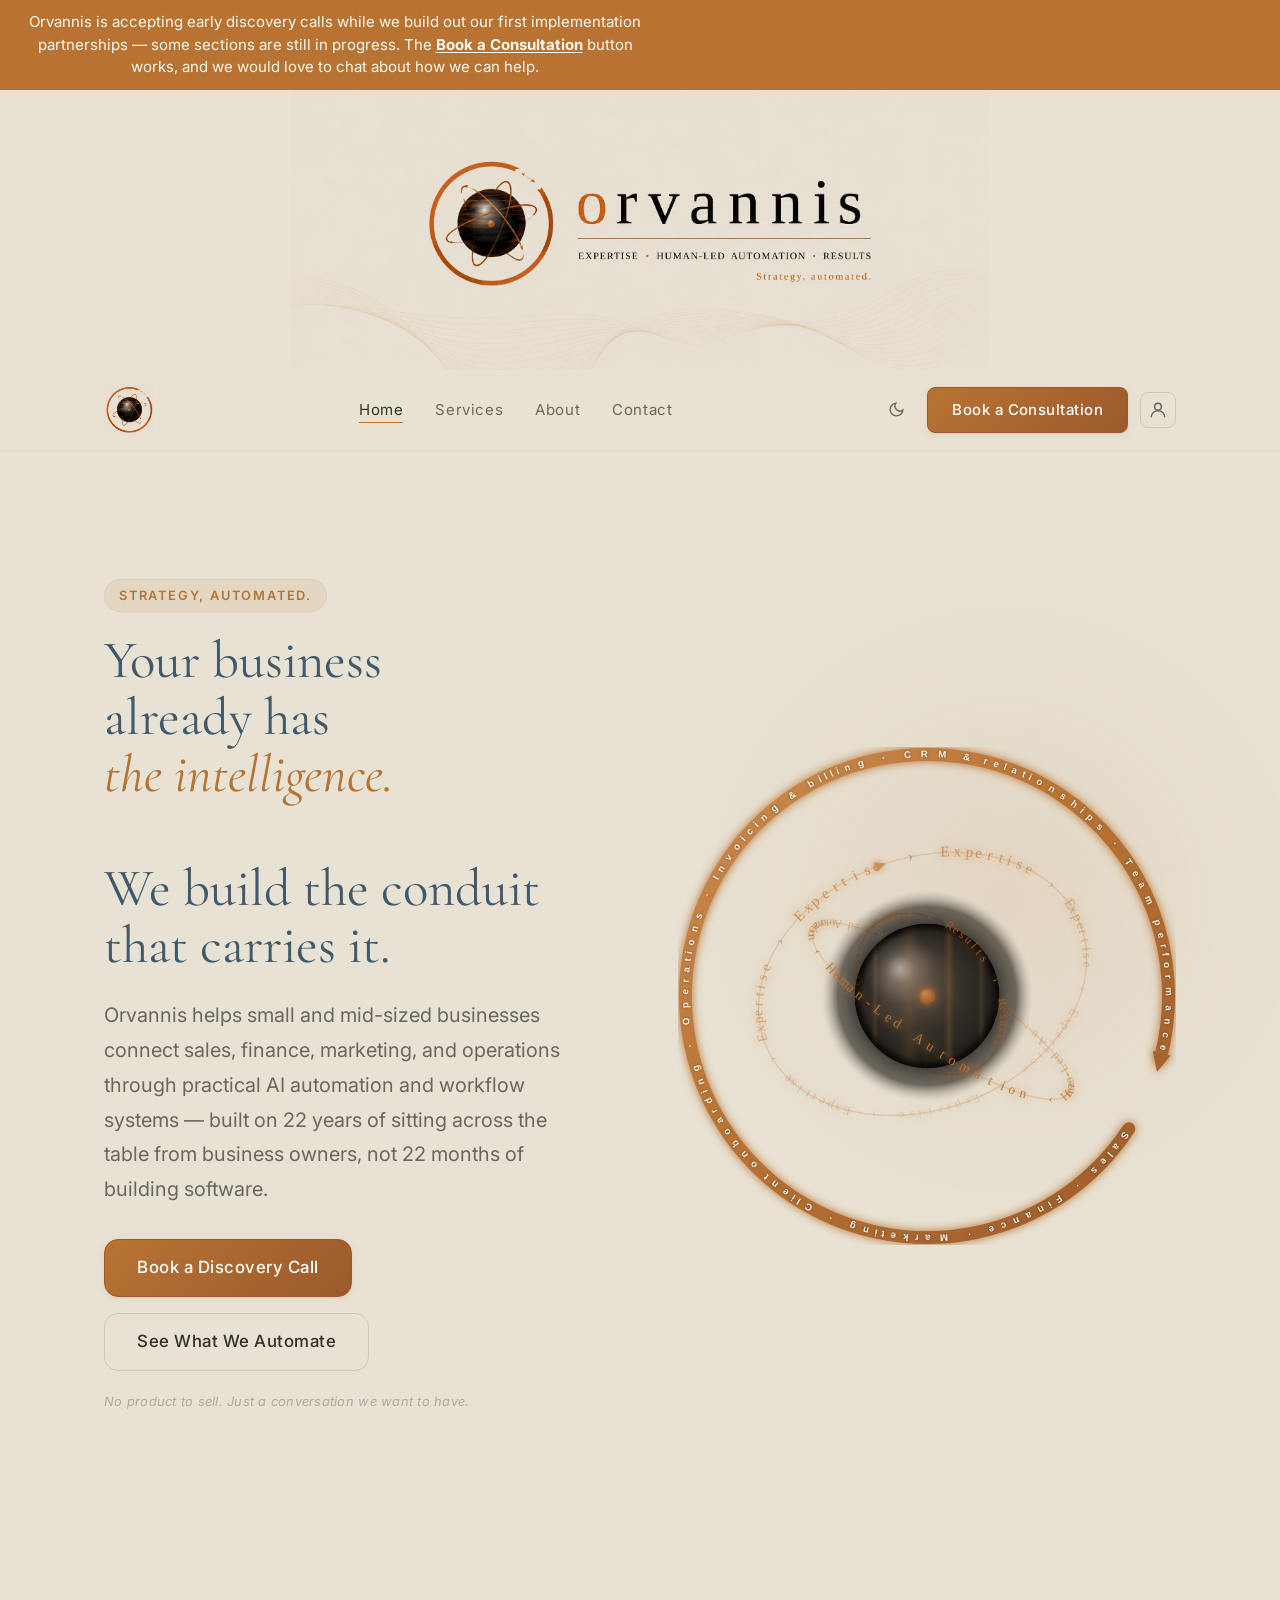
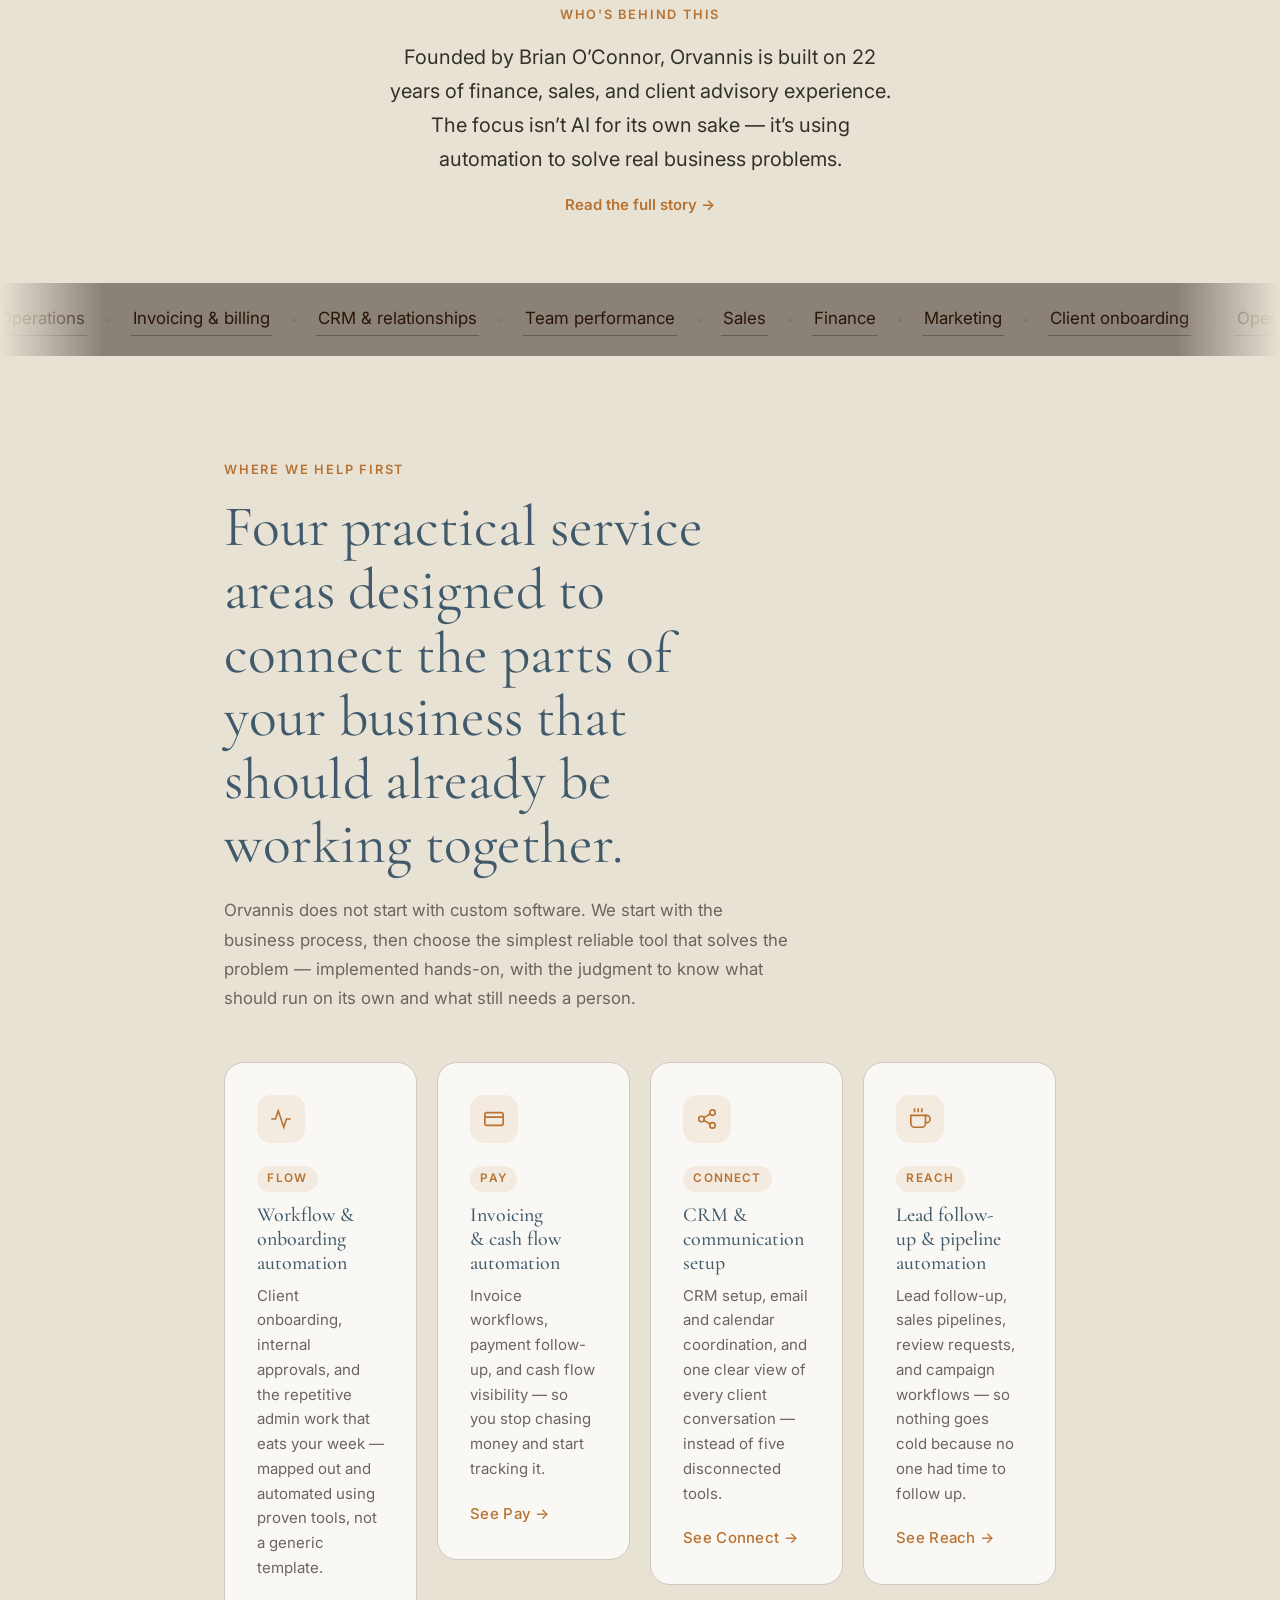
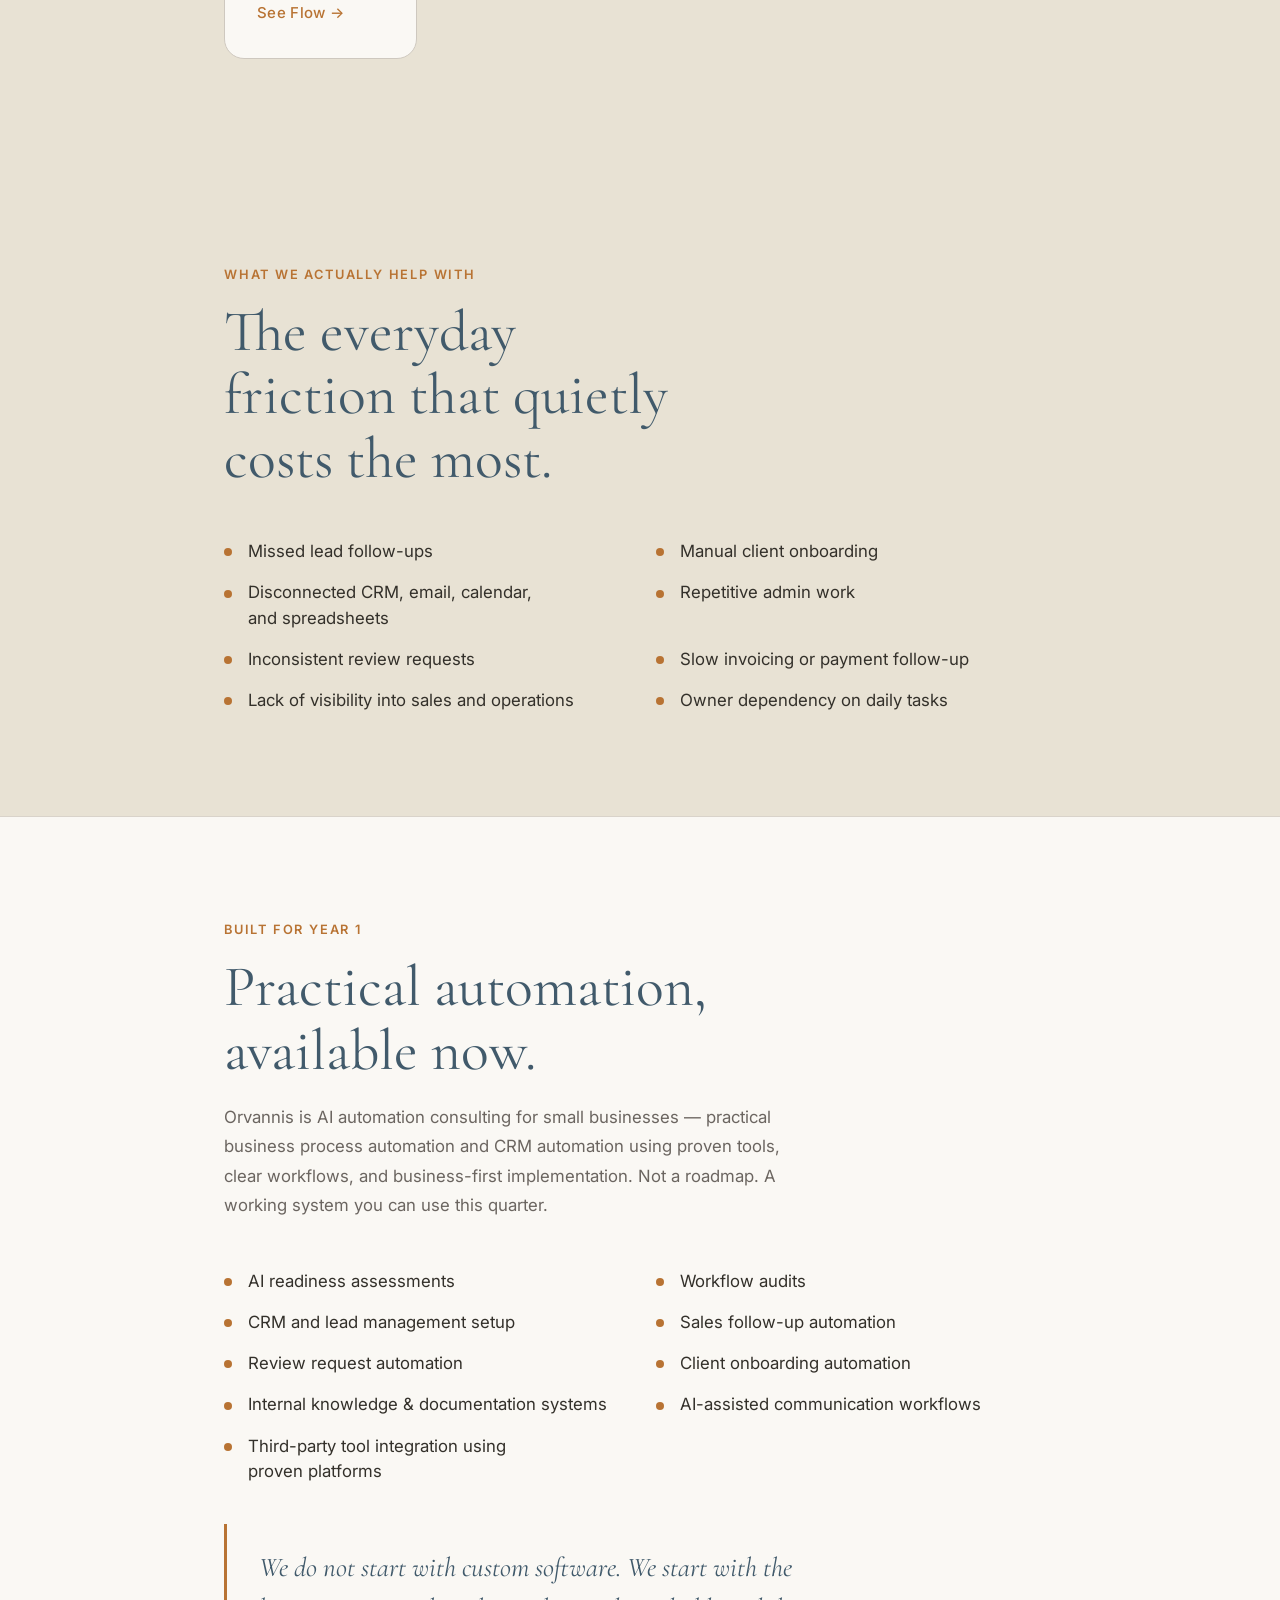
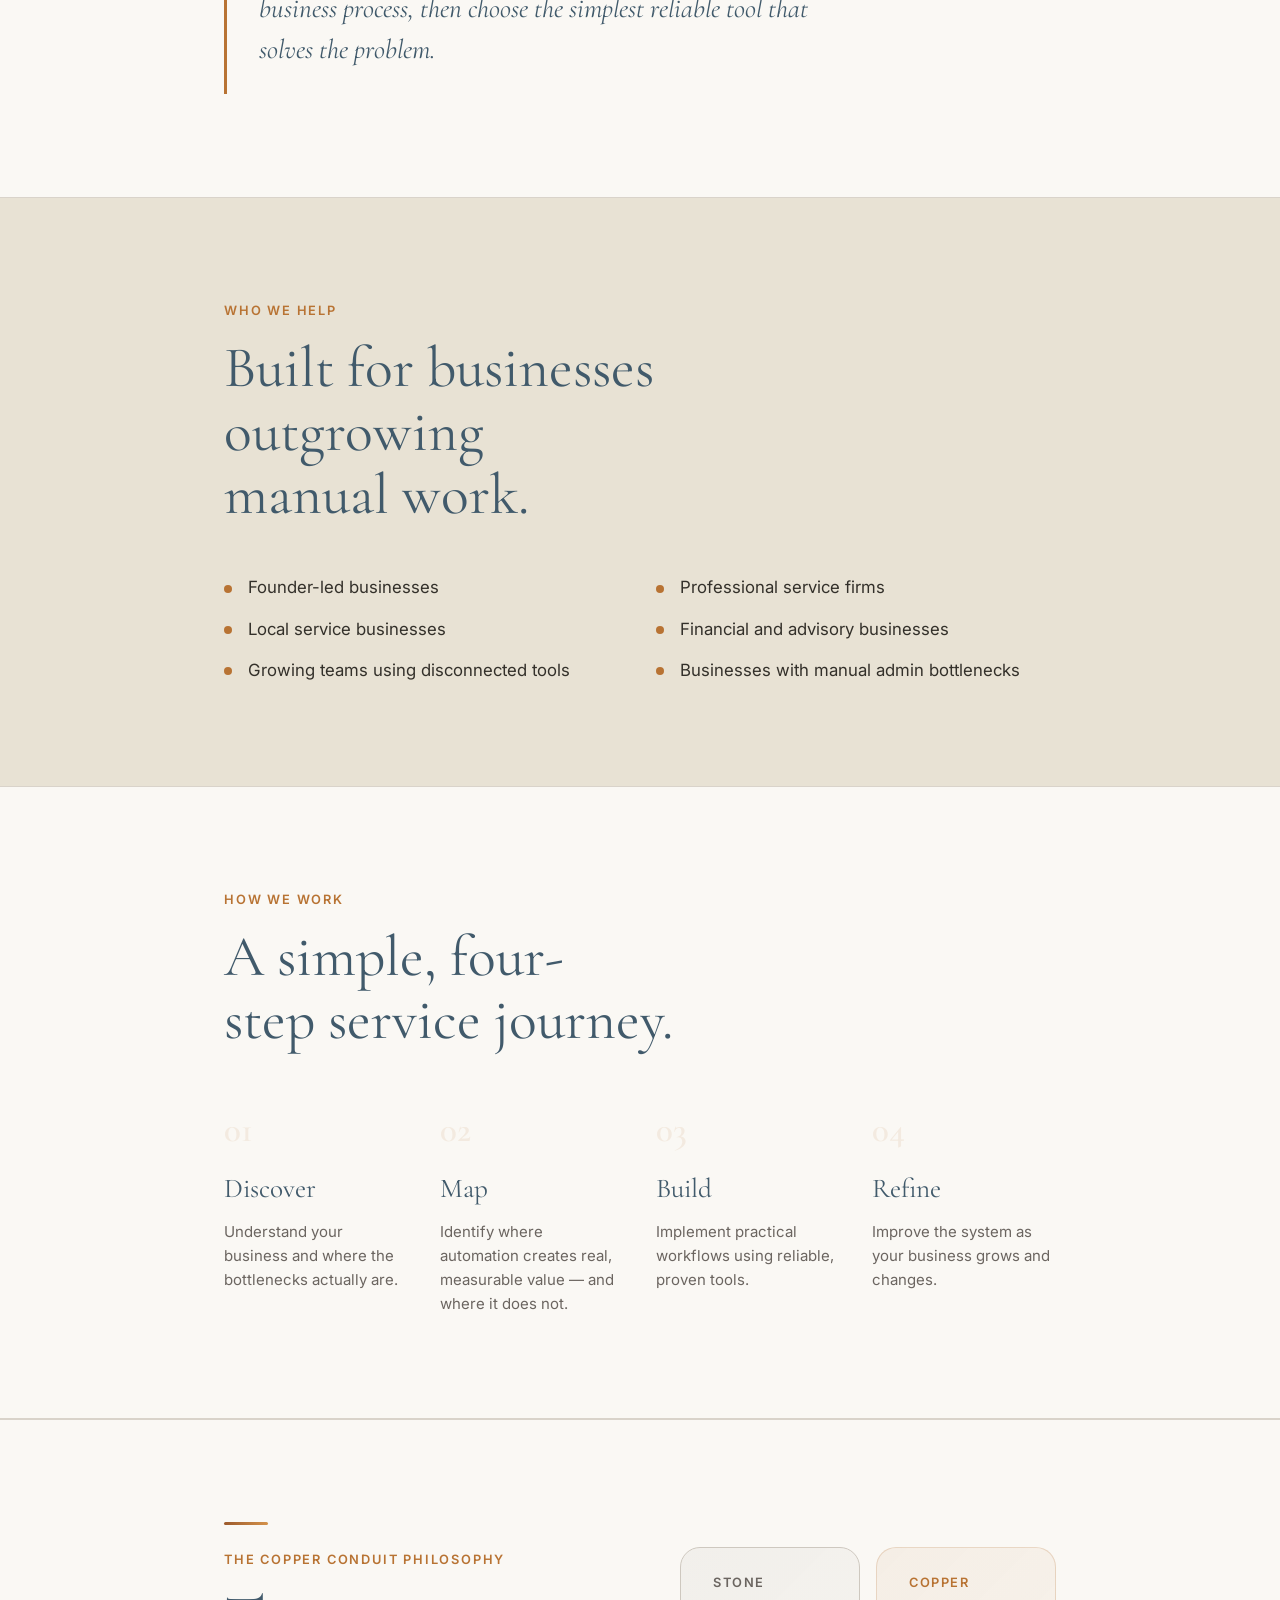
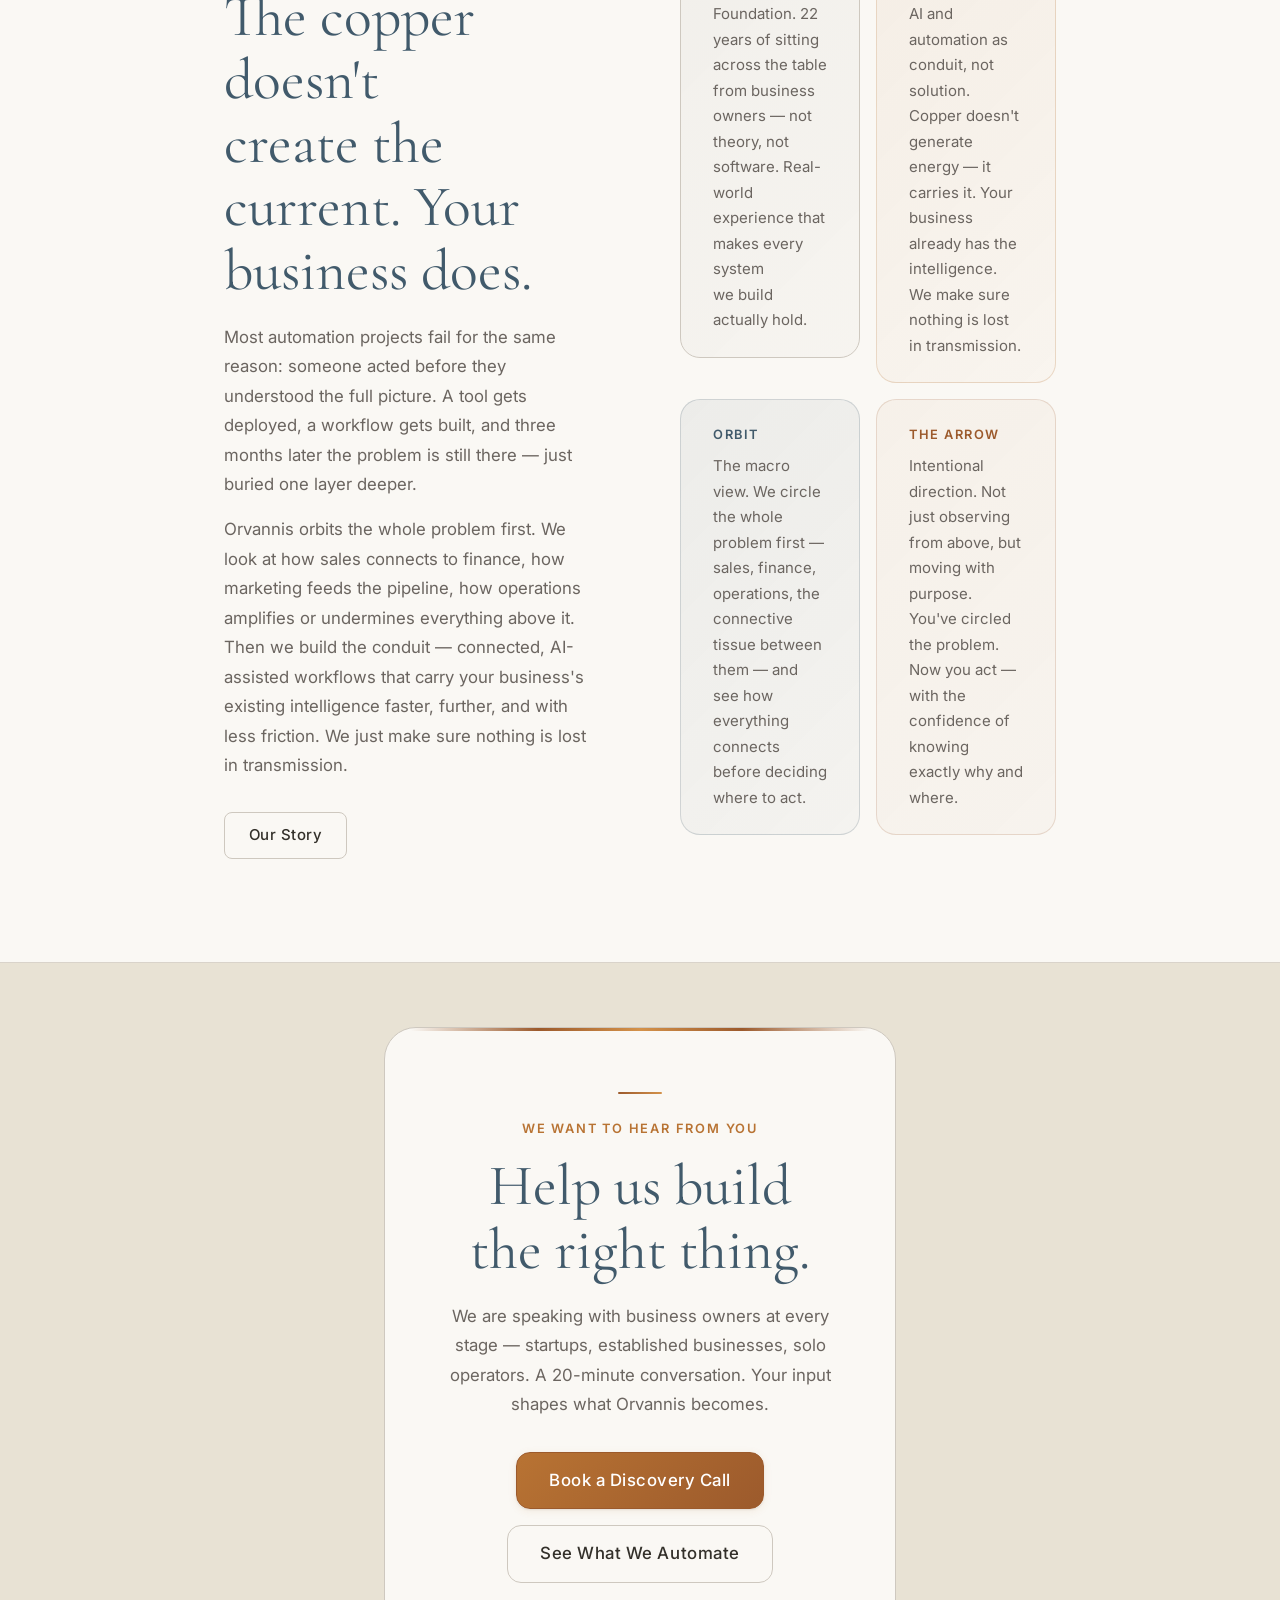
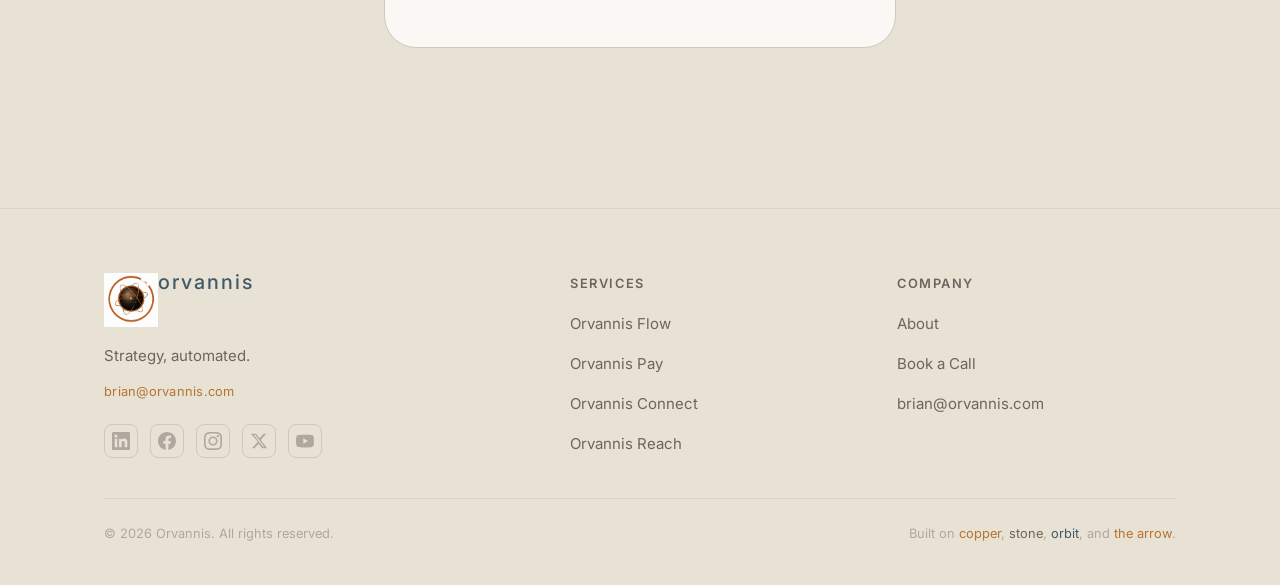
==== commit 61b3be3e: "Fix About page card fonts (were unstyled, falling back to browser defaults); restore full copper/sto" ====
--- a/index.html
+++ b/index.html
@@ -26,7 +26,7 @@
 <body data-page="home">
 
 <div class="construction-notice">
-  <p>Orvannis is currently accepting early discovery calls while we build our first implementation partnerships. Some website sections are still being developed — the <a href="contact.html">Book a Consultation</a> button works, and we would love to chat about how Orvannis can help your business.</p>
+  <p>Orvannis is accepting early discovery calls while we build out our first implementation partnerships — some sections are still in progress. The <a href="contact.html">Book a Consultation</a> button works, and we would love to chat about how we can help.</p>
 </div>
 
 <!-- ══ HEADER ══ -->
--- a/css/main.css
+++ b/css/main.css
@@ -79,7 +79,12 @@
   display: none;
   width: 100%;
   max-width: none;
-  object-fit: cover;
+  /* contain (not cover) — the banner's own background already matches the
+     page background per theme, so there's no visible letterboxing, but it
+     guarantees the whole graphic (icon, wordmark, AND tagline) is always
+     fully visible instead of cover cropping the top/bottom off to fill a
+     short container. */
+  object-fit: contain;
   object-position: center;
 }
 /* Each variant's height is set independently (rather than width:100%/height:auto)
@@ -352,6 +357,77 @@
   max-width: none;
 }
 
+/* ── "What Makes Us Different" cards (About page) ──
+   These had no rules at all and were falling back to the browser's default
+   bold serif heading font, clashing badly with the rest of the page's type.
+   ────────────────────────────────────────────────────────────────────── */
+.difference-grid {
+  display: grid;
+  grid-template-columns: repeat(2, 1fr);
+  gap: var(--sp-8);
+  margin-top: var(--sp-10);
+}
+@media (max-width: 760px) {
+  .difference-grid { grid-template-columns: 1fr; }
+}
+.difference-card {
+  padding: var(--sp-8);
+  border: 1px solid var(--color-border);
+  border-radius: var(--r-lg);
+  background: var(--color-surface);
+}
+.difference-icon {
+  width: 52px;
+  height: 52px;
+  display: flex;
+  align-items: center;
+  justify-content: center;
+  border-radius: var(--r-full);
+  background: var(--color-primary-pale);
+  color: var(--color-primary);
+  margin-bottom: var(--sp-5);
+}
+.difference-title {
+  font-family: var(--font-display);
+  font-size: var(--text-lg);
+  font-weight: 500;
+  color: var(--color-primary);
+  margin: 0 0 var(--sp-3);
+  line-height: 1.2;
+}
+.difference-body {
+  font-family: var(--font-body);
+  font-size: var(--text-sm);
+  color: var(--color-text-muted);
+  line-height: 1.65;
+  margin: 0 0 var(--sp-5);
+}
+.difference-list {
+  list-style: none;
+  margin: 0;
+  padding: 0;
+  display: flex;
+  flex-direction: column;
+  gap: var(--sp-2);
+}
+.difference-list li {
+  font-family: var(--font-body);
+  font-size: var(--text-sm);
+  color: var(--color-text);
+  padding-left: var(--sp-5);
+  position: relative;
+}
+.difference-list li::before {
+  content: '';
+  position: absolute;
+  left: 0;
+  top: 0.55em;
+  width: 6px;
+  height: 6px;
+  border-radius: 50%;
+  background: var(--color-primary);
+}
+
 /* Copper top-border accent that appears on hover */
 .card-3d::after {
   content: '';
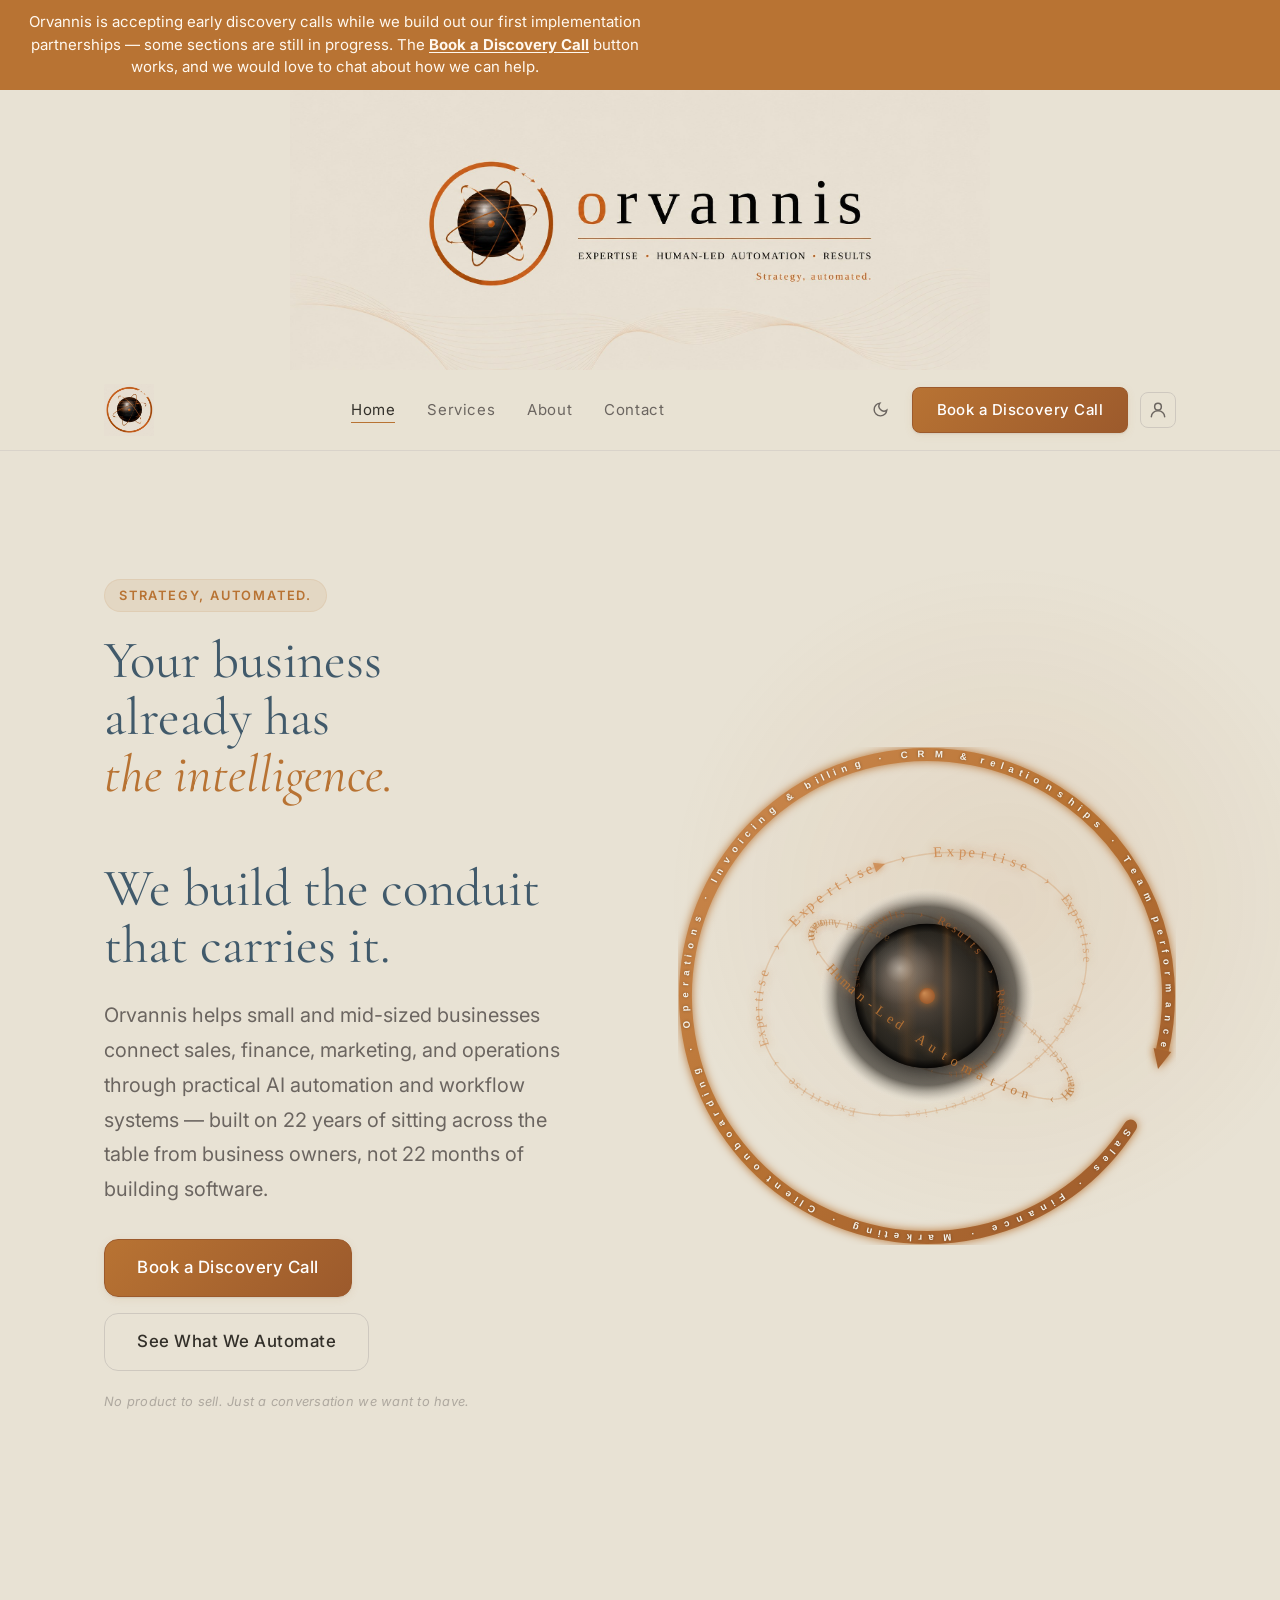
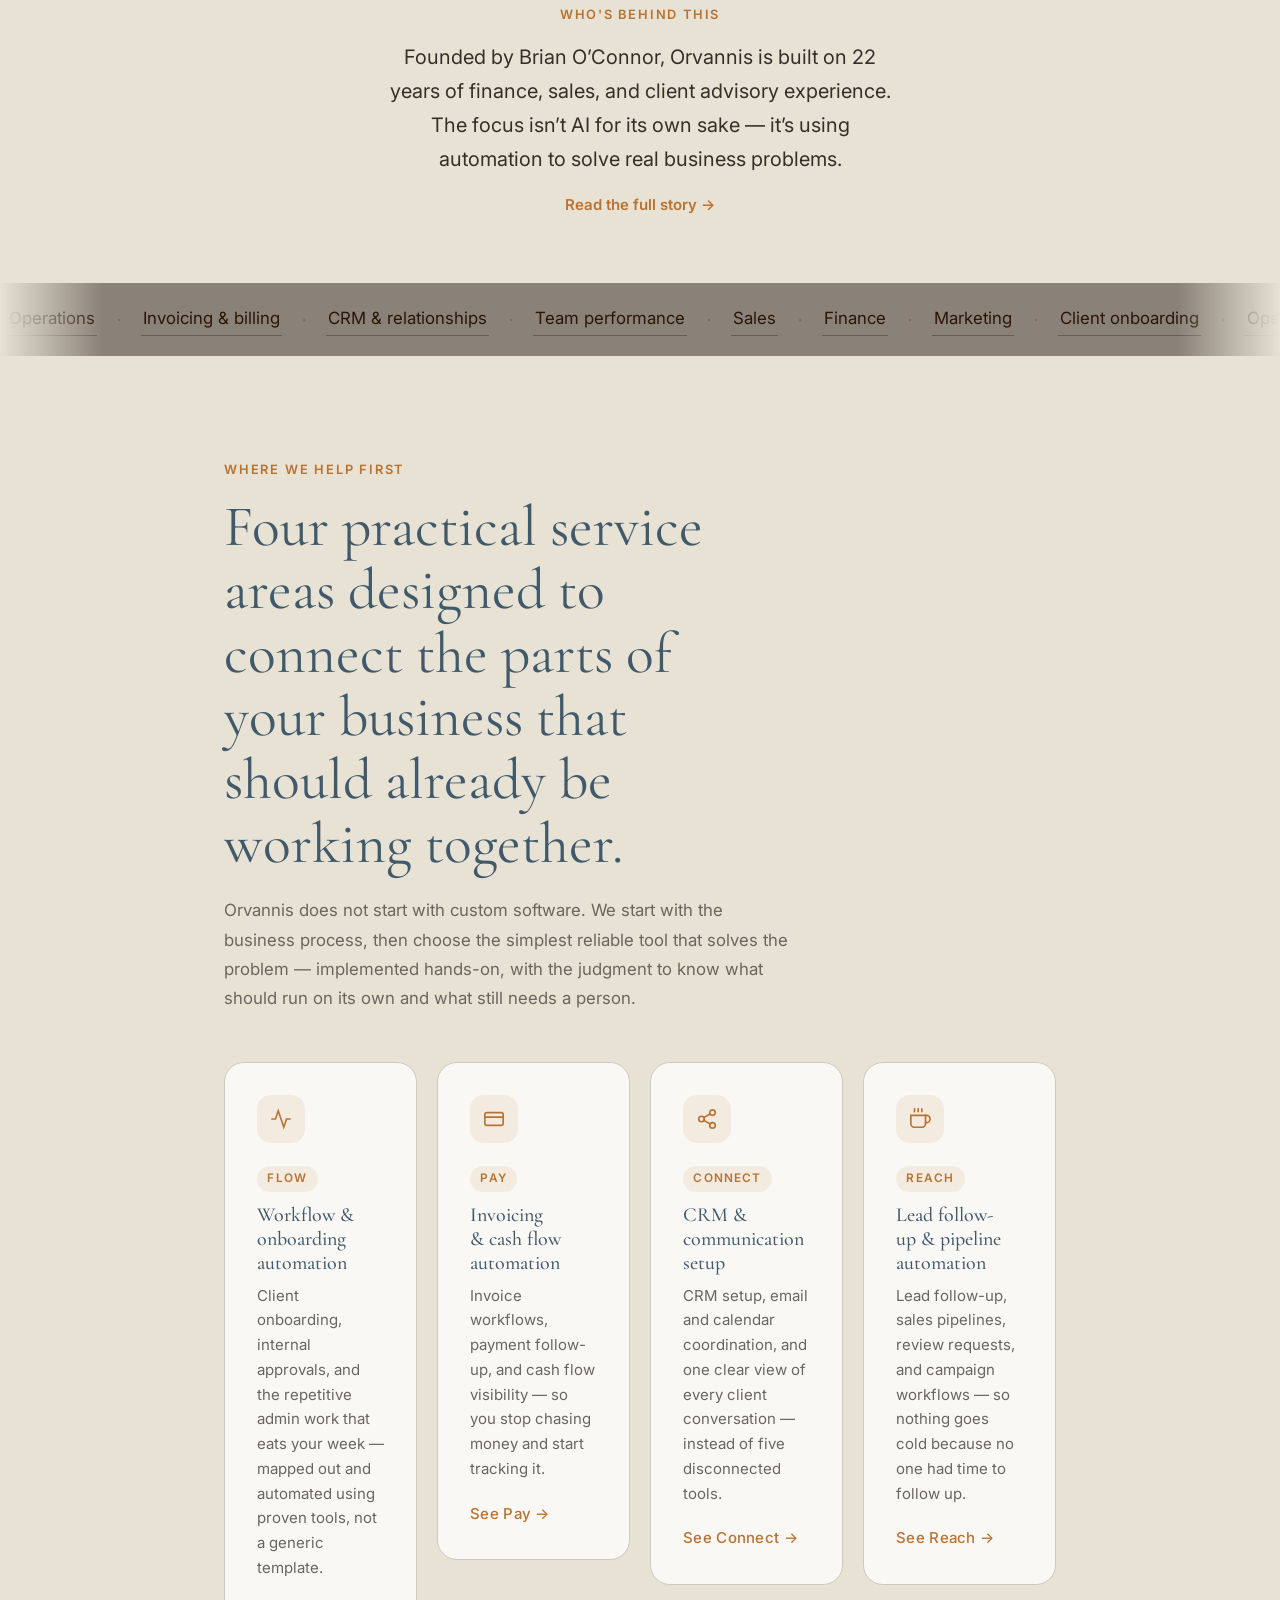
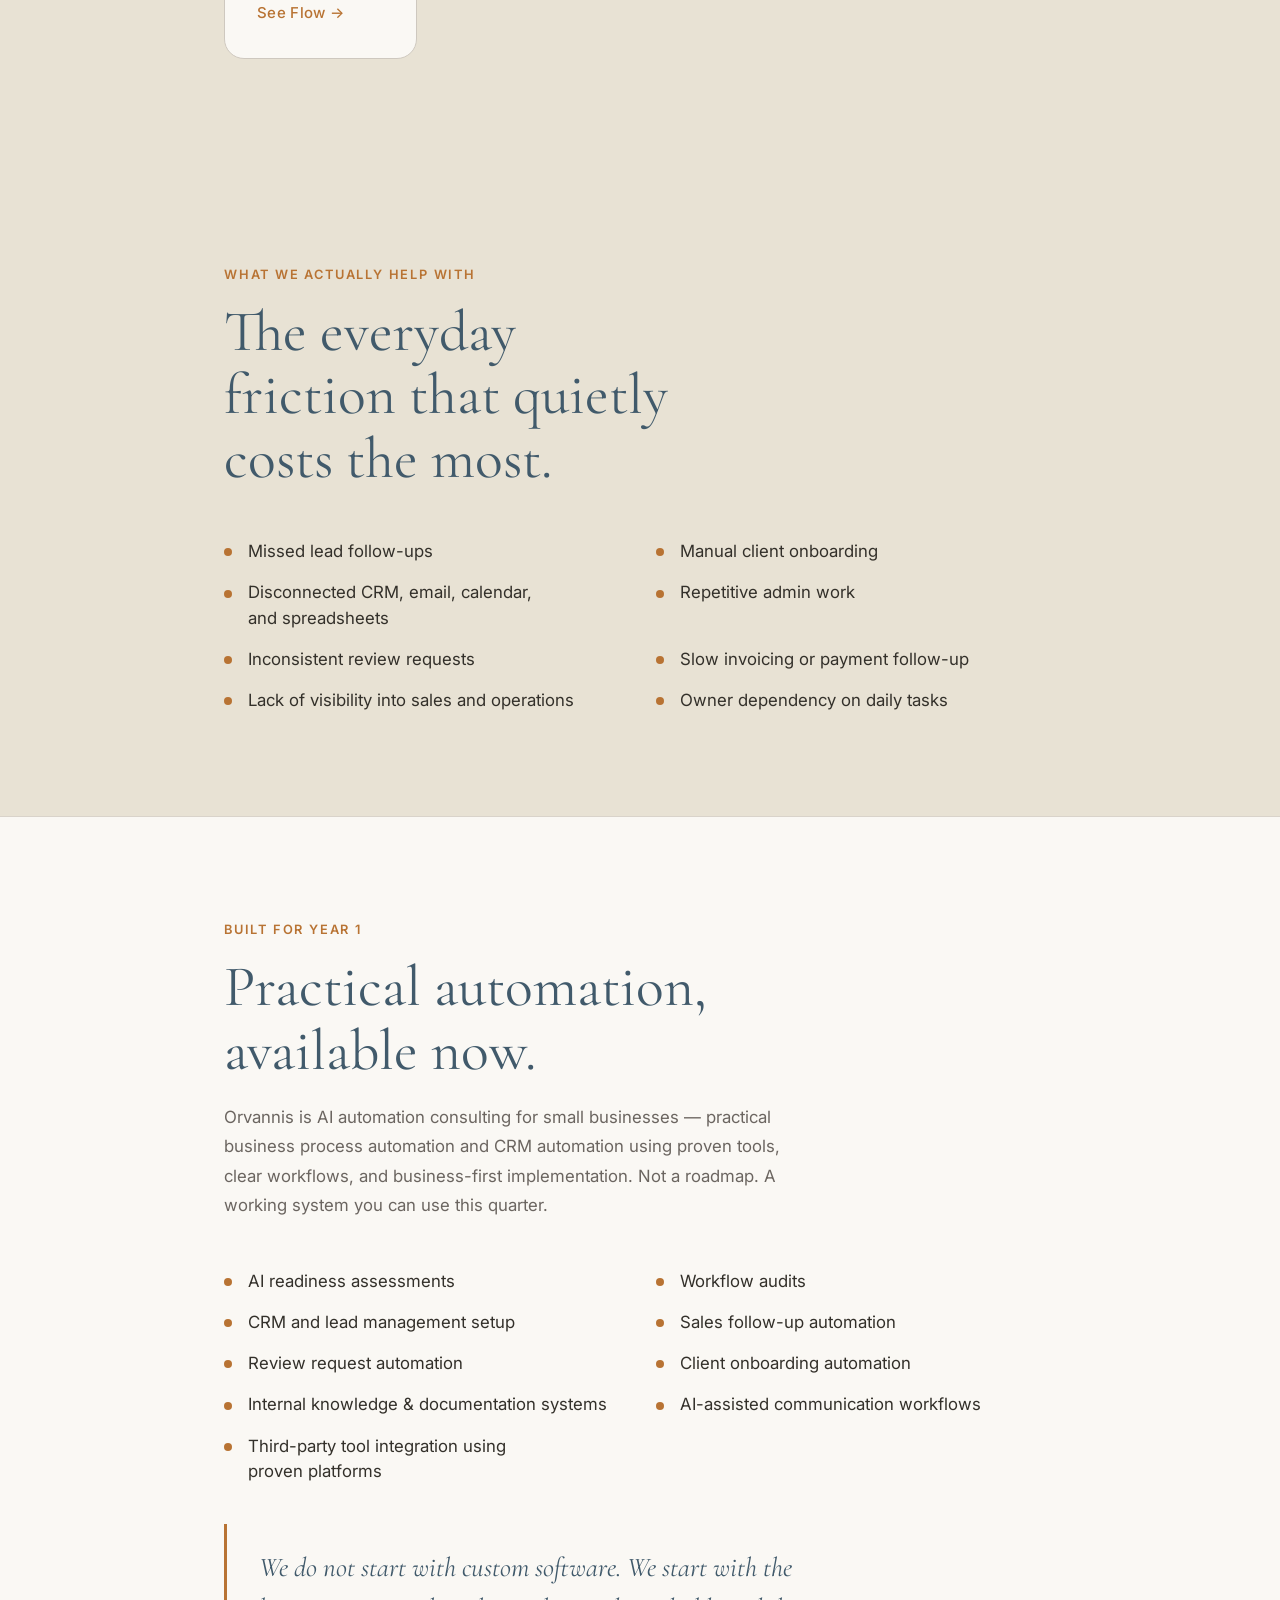
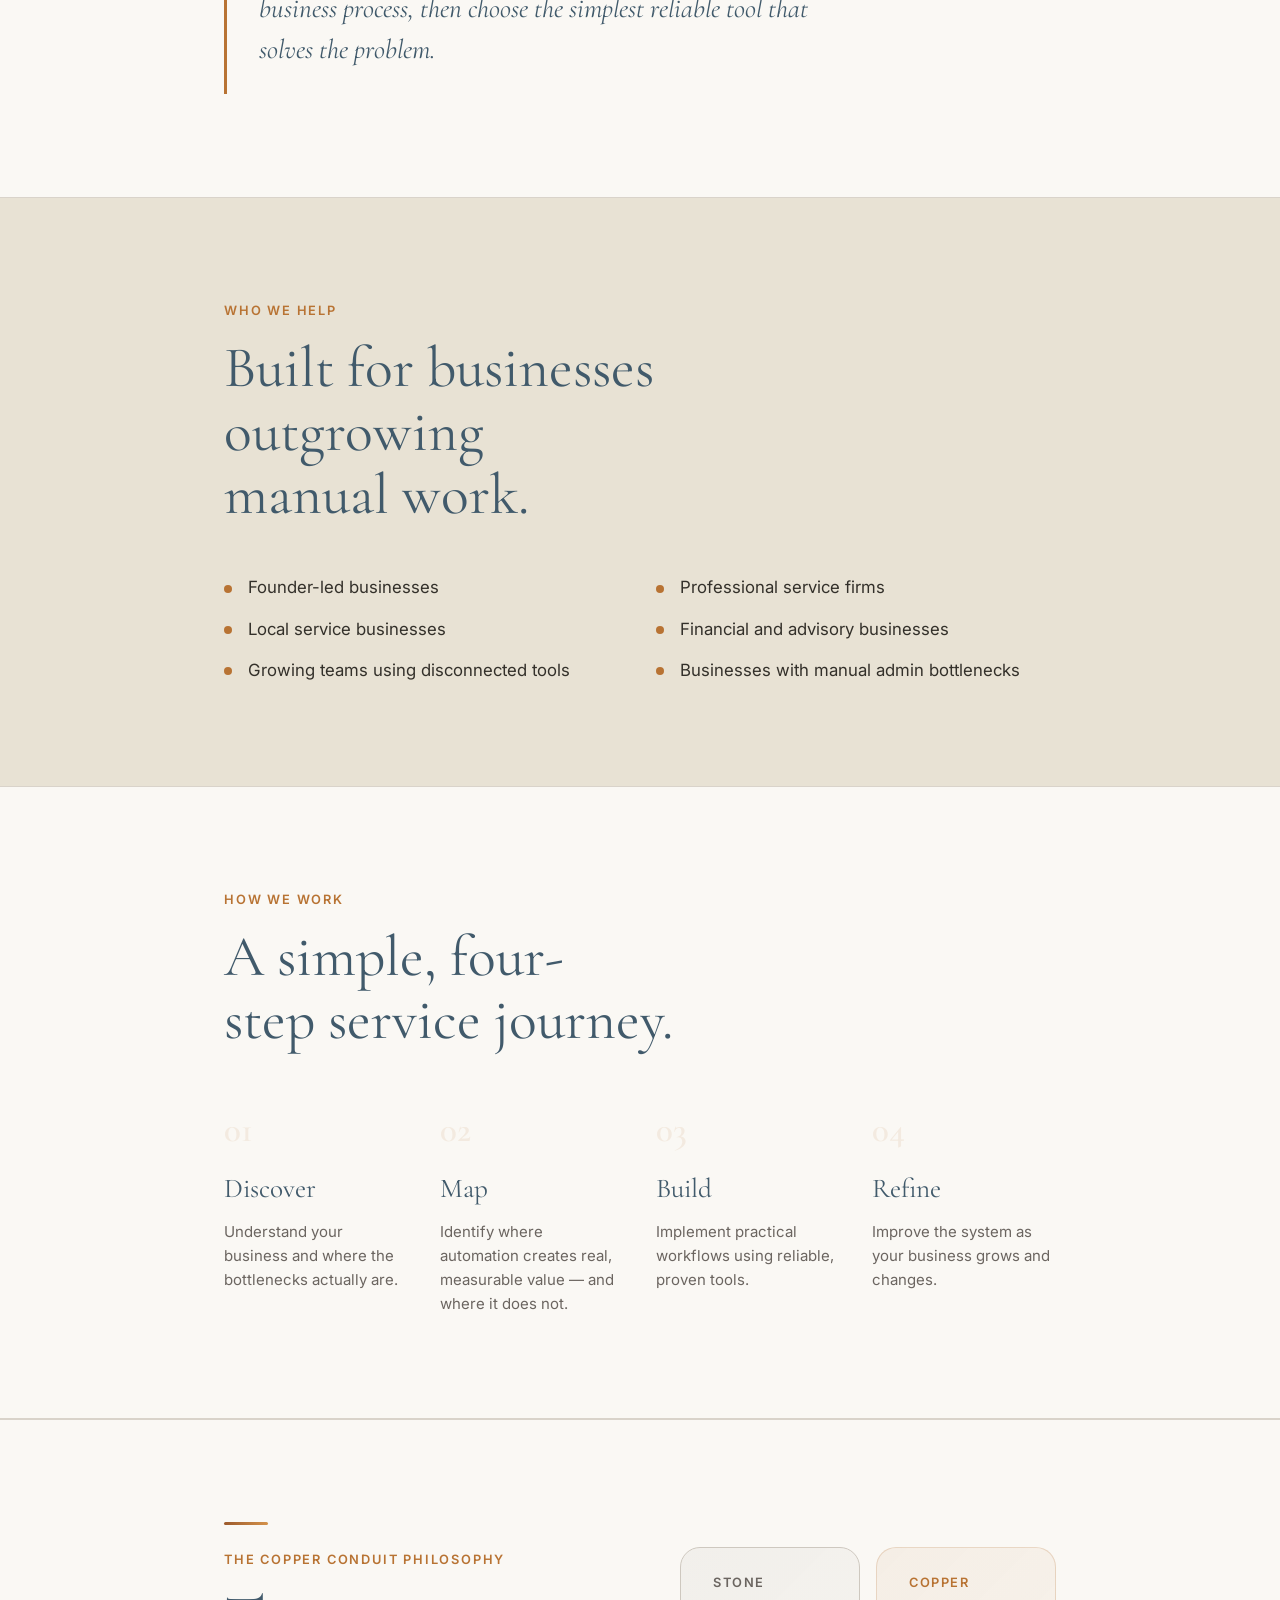
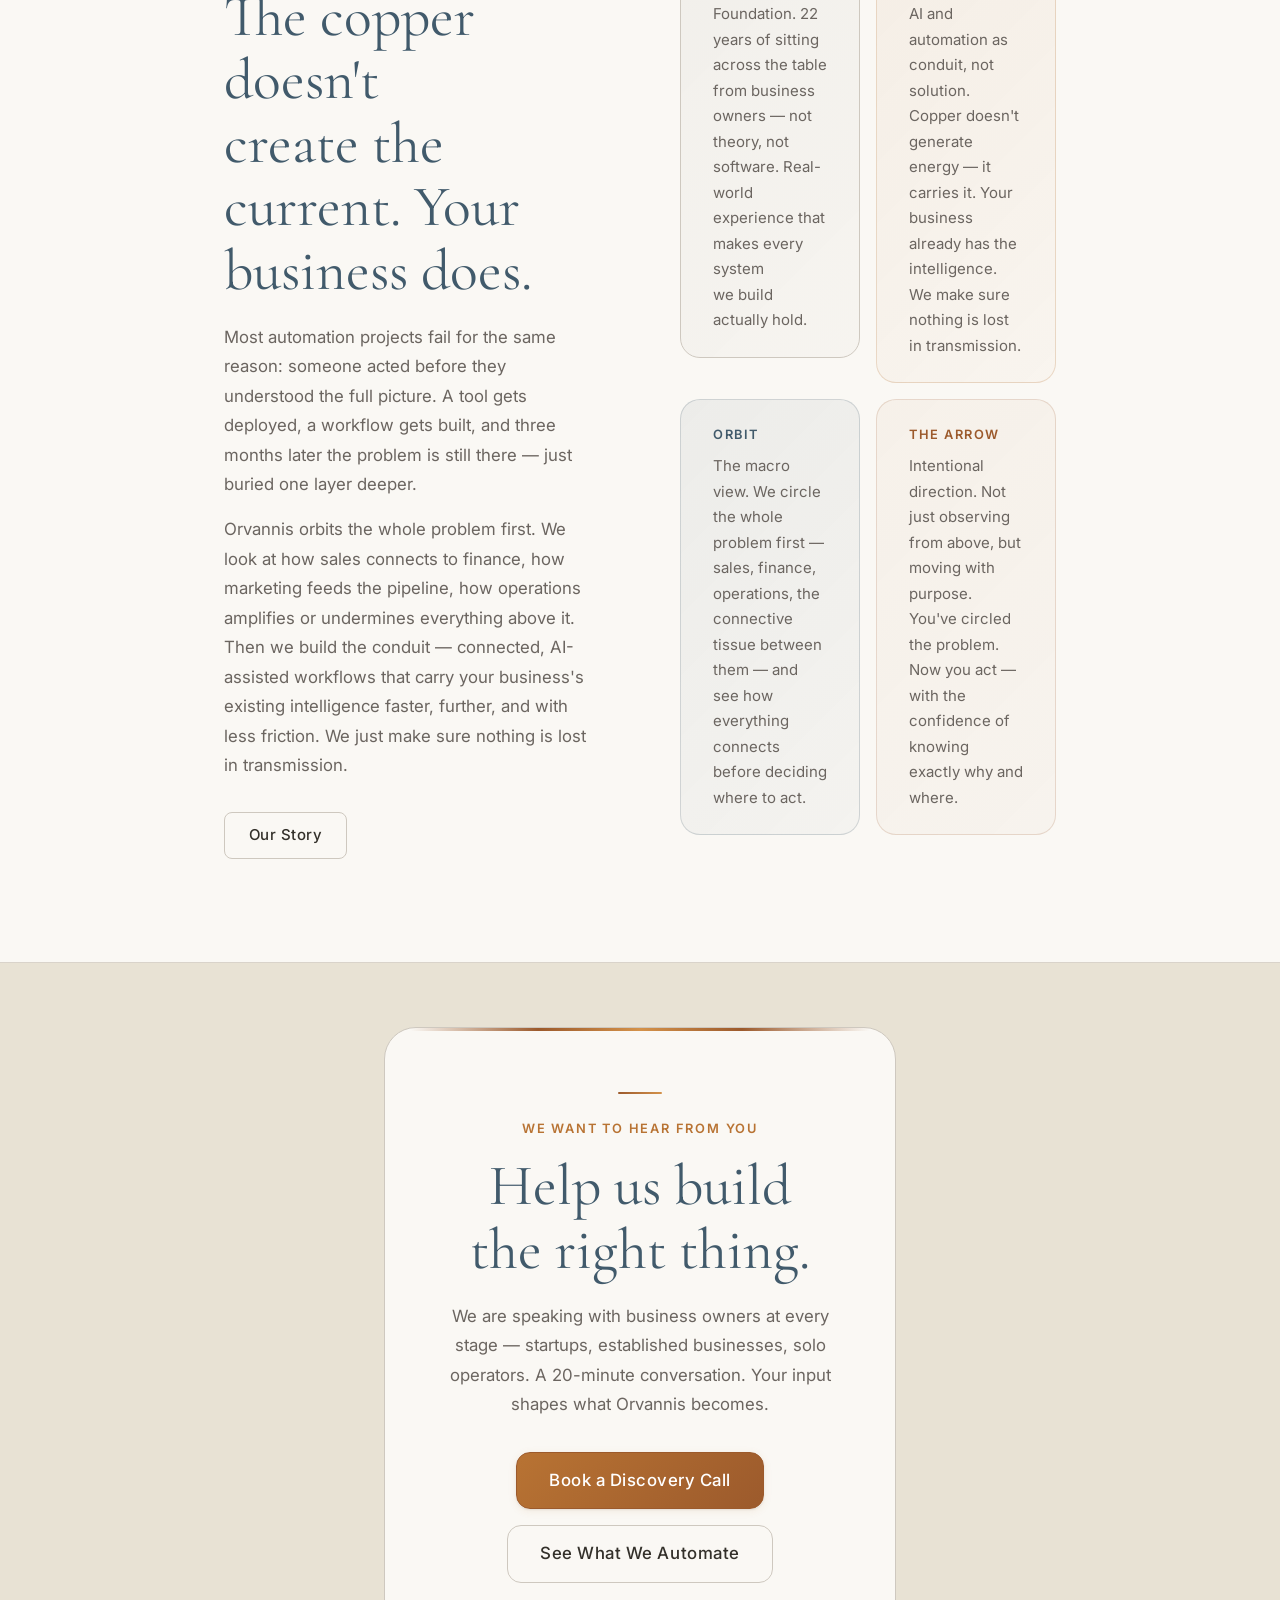
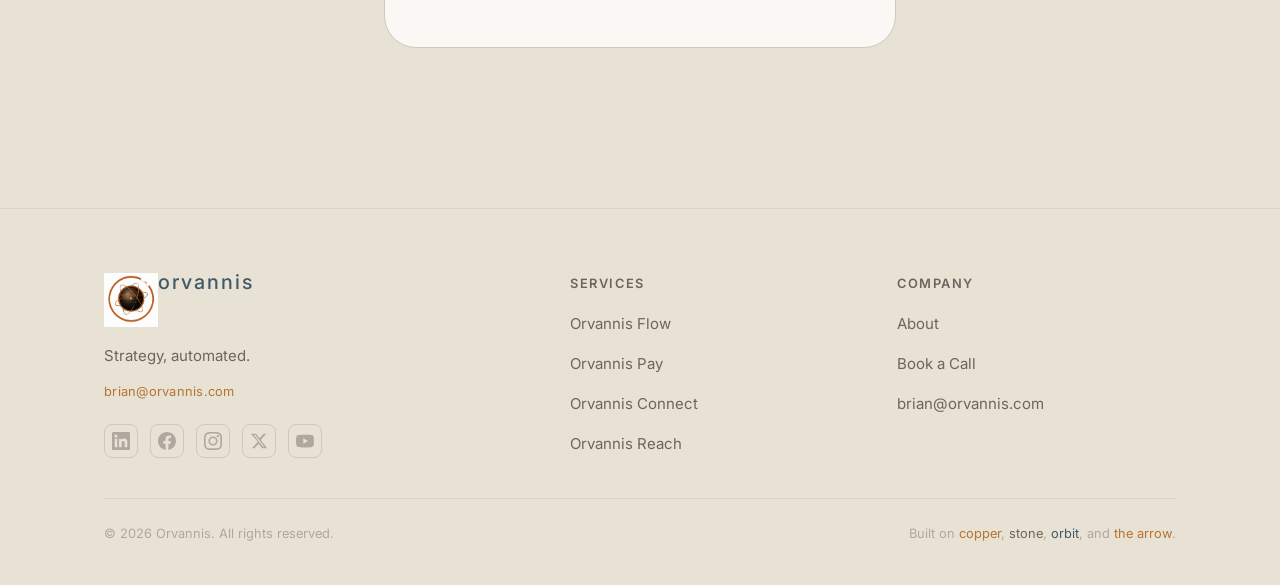
==== commit beef135c: "Standardize all consultation booking links/buttons to 'Book a Discovery Call'" ====
--- a/index.html
+++ b/index.html
@@ -26,7 +26,7 @@
 <body data-page="home">
 
 <div class="construction-notice">
-  <p>Orvannis is accepting early discovery calls while we build out our first implementation partnerships — some sections are still in progress. The <a href="contact.html">Book a Consultation</a> button works, and we would love to chat about how we can help.</p>
+  <p>Orvannis is accepting early discovery calls while we build out our first implementation partnerships — some sections are still in progress. The <a href="contact.html">Book a Discovery Call</a> button works, and we would love to chat about how we can help.</p>
 </div>
 
 <!-- ══ HEADER ══ -->
@@ -45,7 +45,7 @@
       <ul class="nav-links" role="list"></ul>
       <div class="nav-actions">
         <button class="btn-theme" data-theme-toggle aria-label="Toggle theme"></button>
-        <a href="contact.html" class="btn btn-primary nav-cta">Book a Consultation</a>
+        <a href="contact.html" class="btn btn-primary nav-cta">Book a Discovery Call</a>
         <div class="nav-login-wrap">
           <button class="nav-login-btn" aria-label="Account" aria-expanded="false" aria-haspopup="true">
             <svg width="20" height="20" viewBox="0 0 24 24" fill="none" stroke="currentColor" stroke-width="1.8" stroke-linecap="round"><circle cx="12" cy="8" r="4"/><path d="M4 20c0-4 3.6-7 8-7s8 3 8 7"/></svg>
@@ -159,7 +159,7 @@
         <p class="sol-track-body sol-body-advisory"></p>
       </div>
     </div>
-    <a href="contact.html" class="sol-cta">Book a Consultation</a>
+    <a href="contact.html" class="sol-cta">Book a Discovery Call</a>
   </div>
 </div>
 
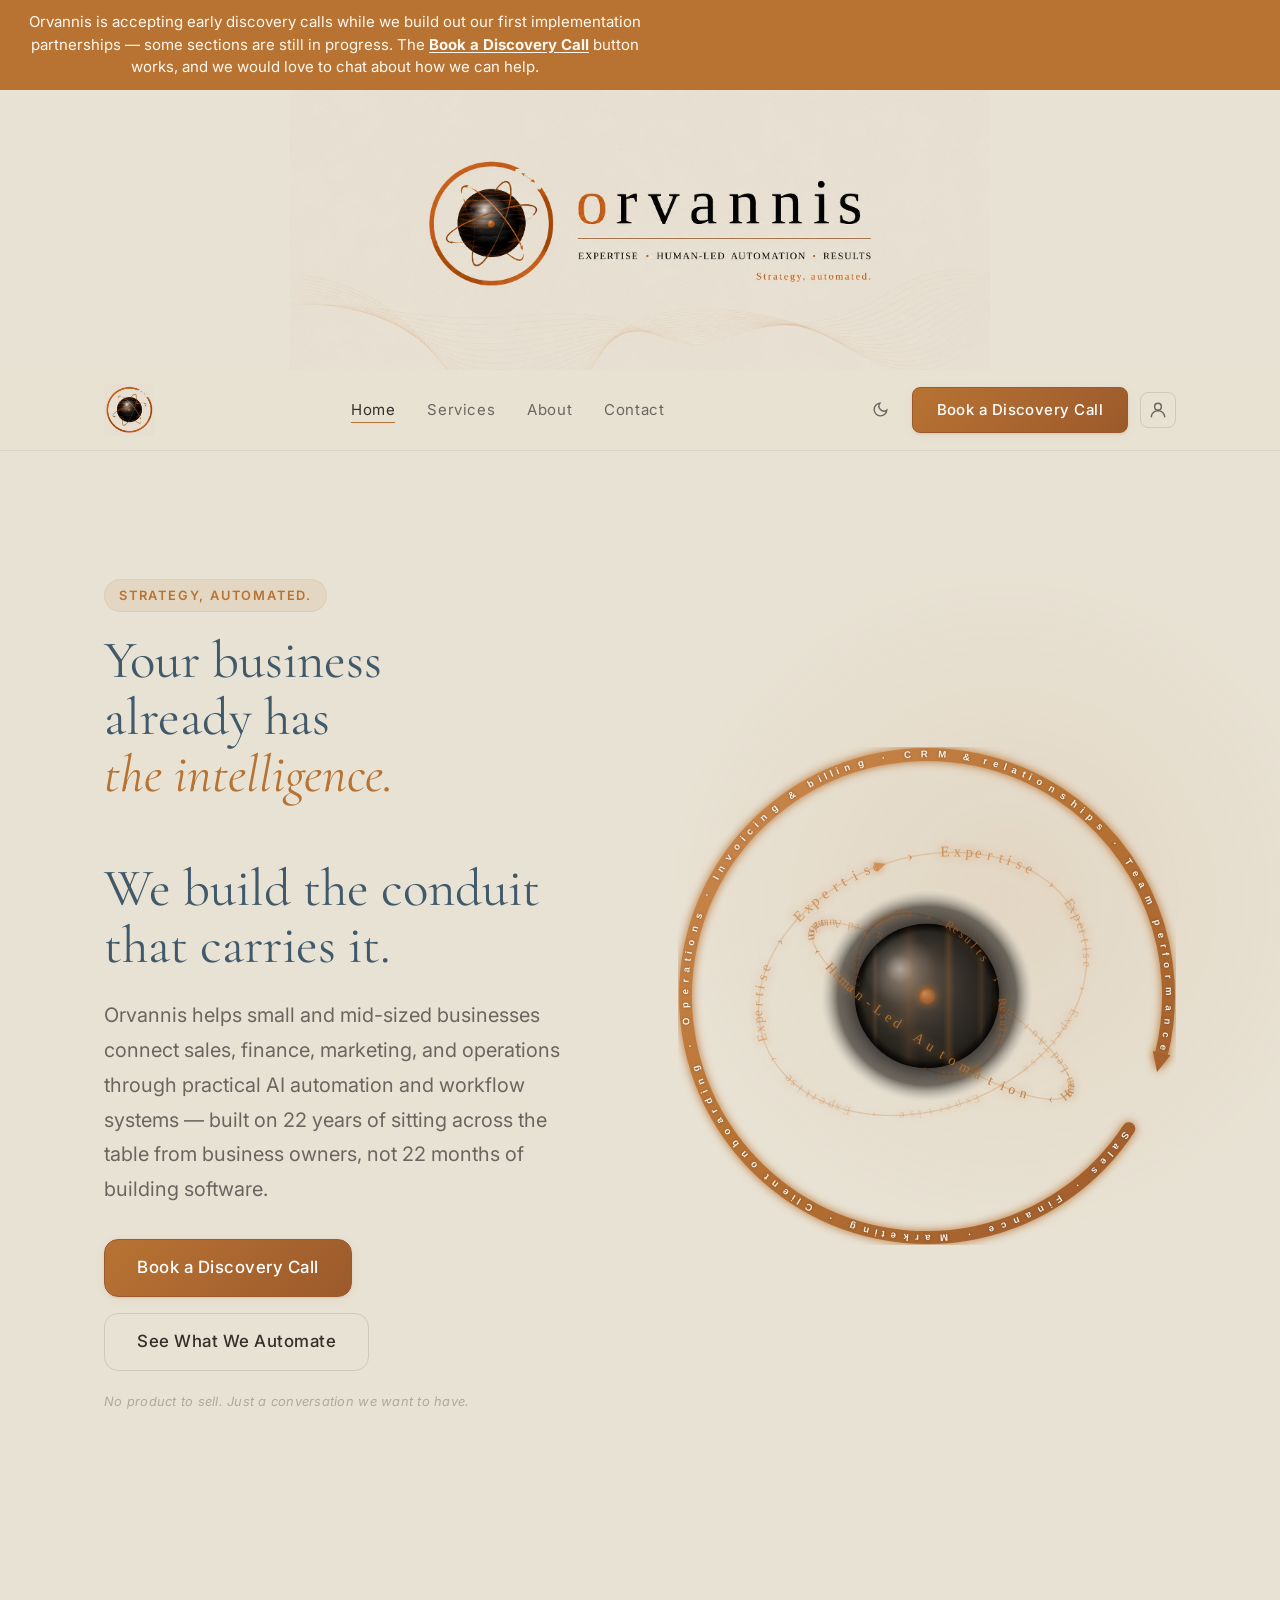
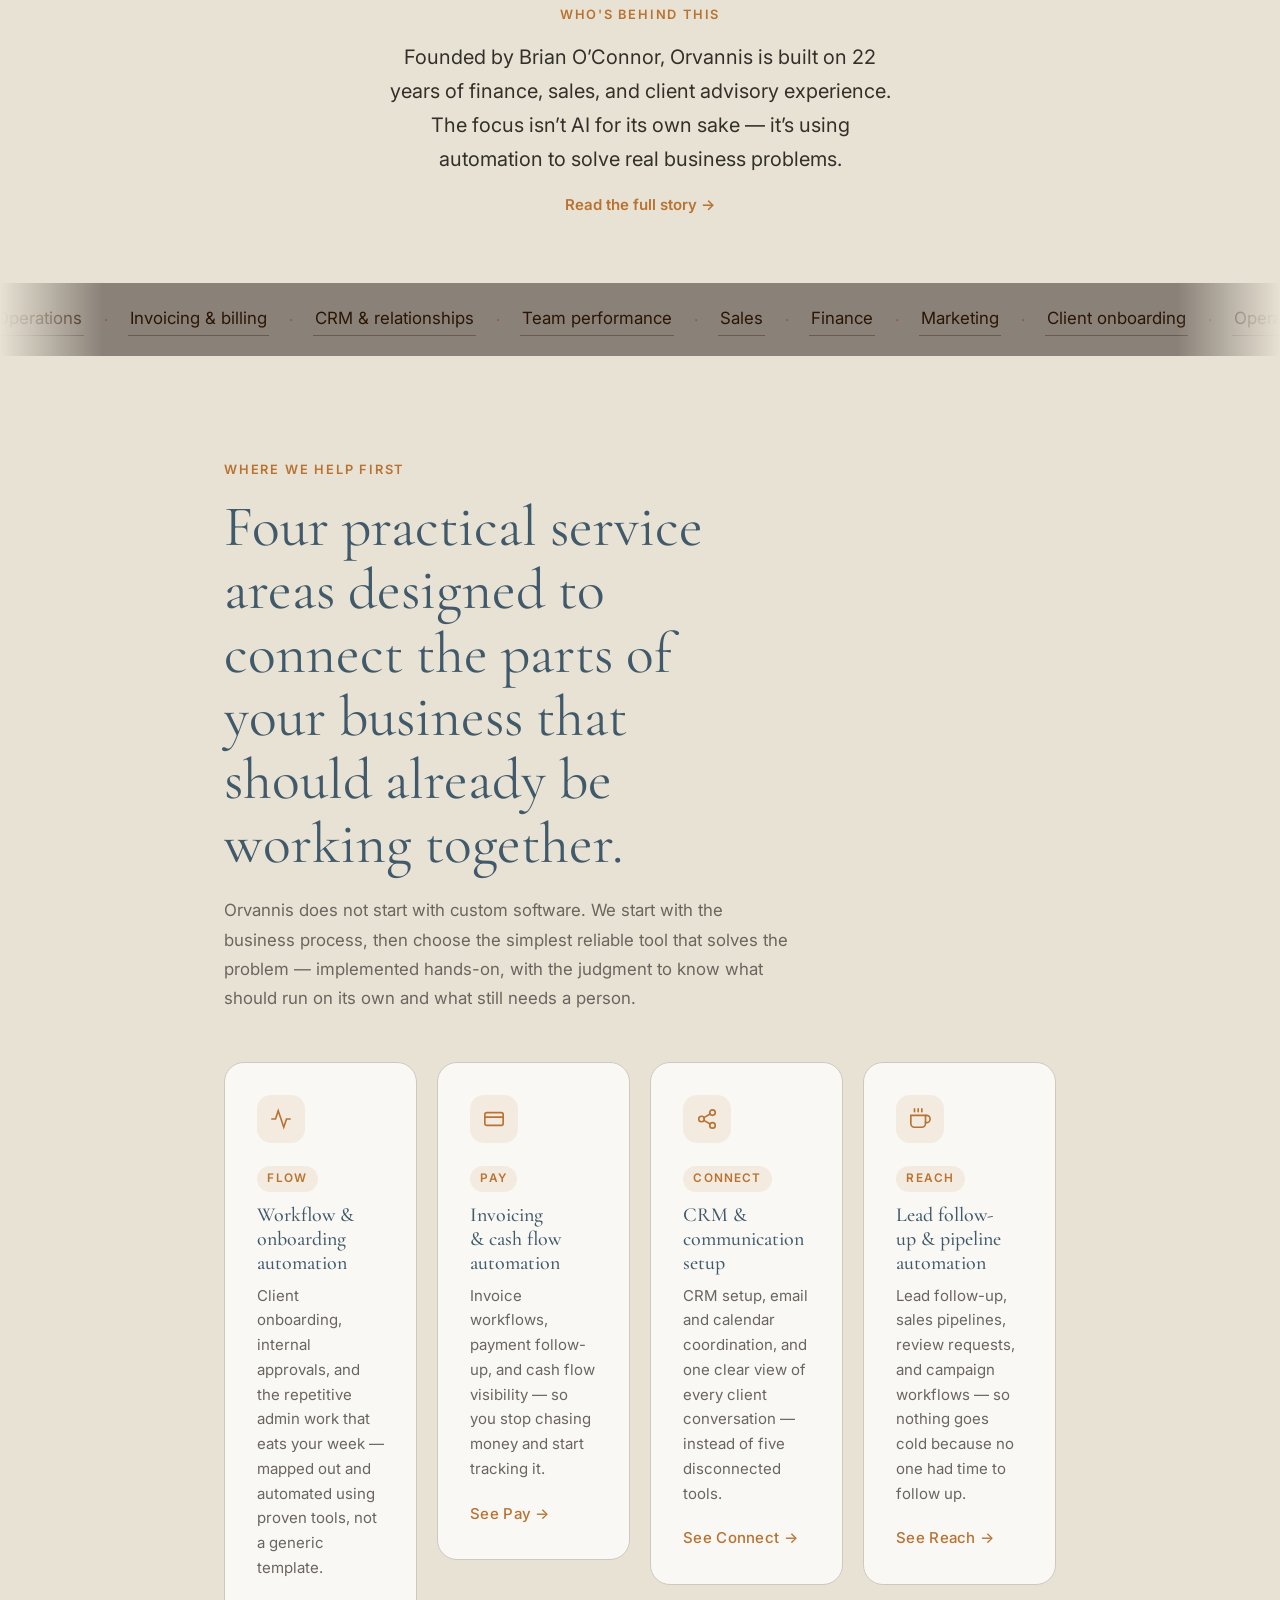
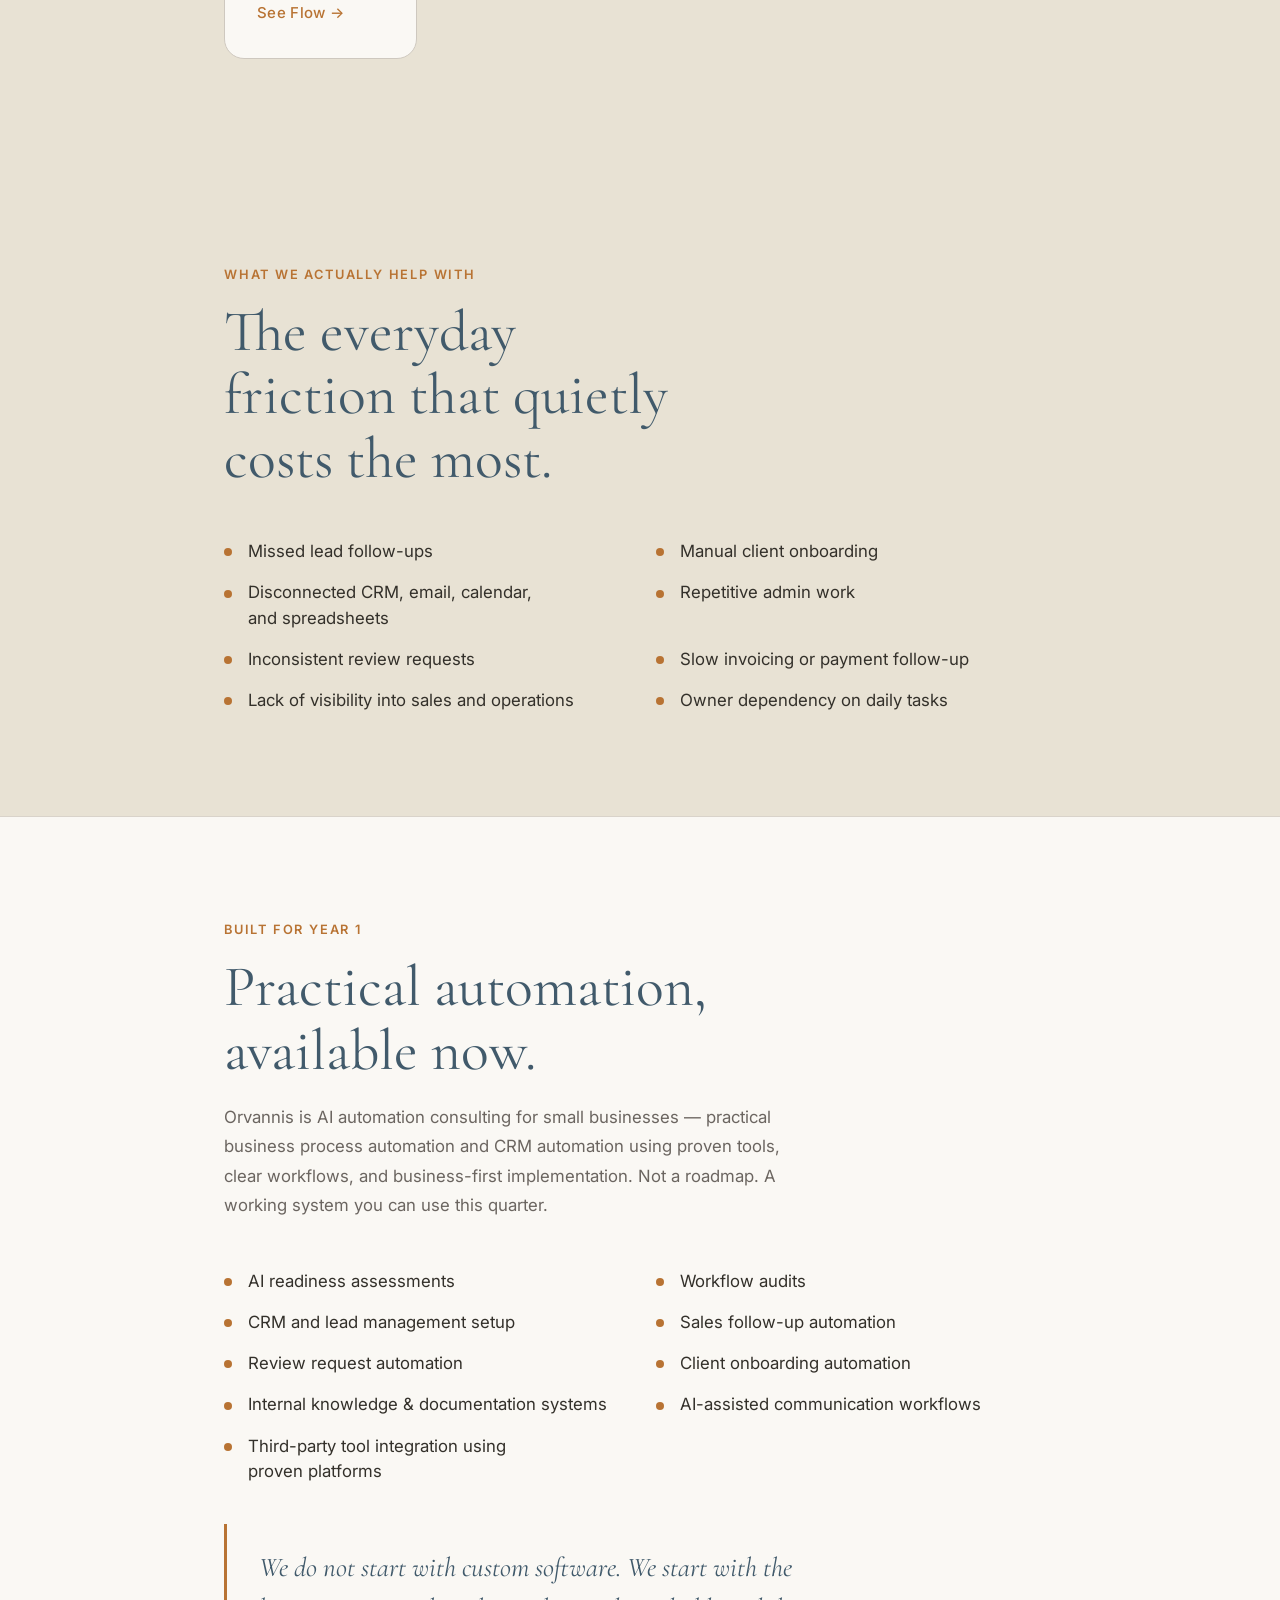
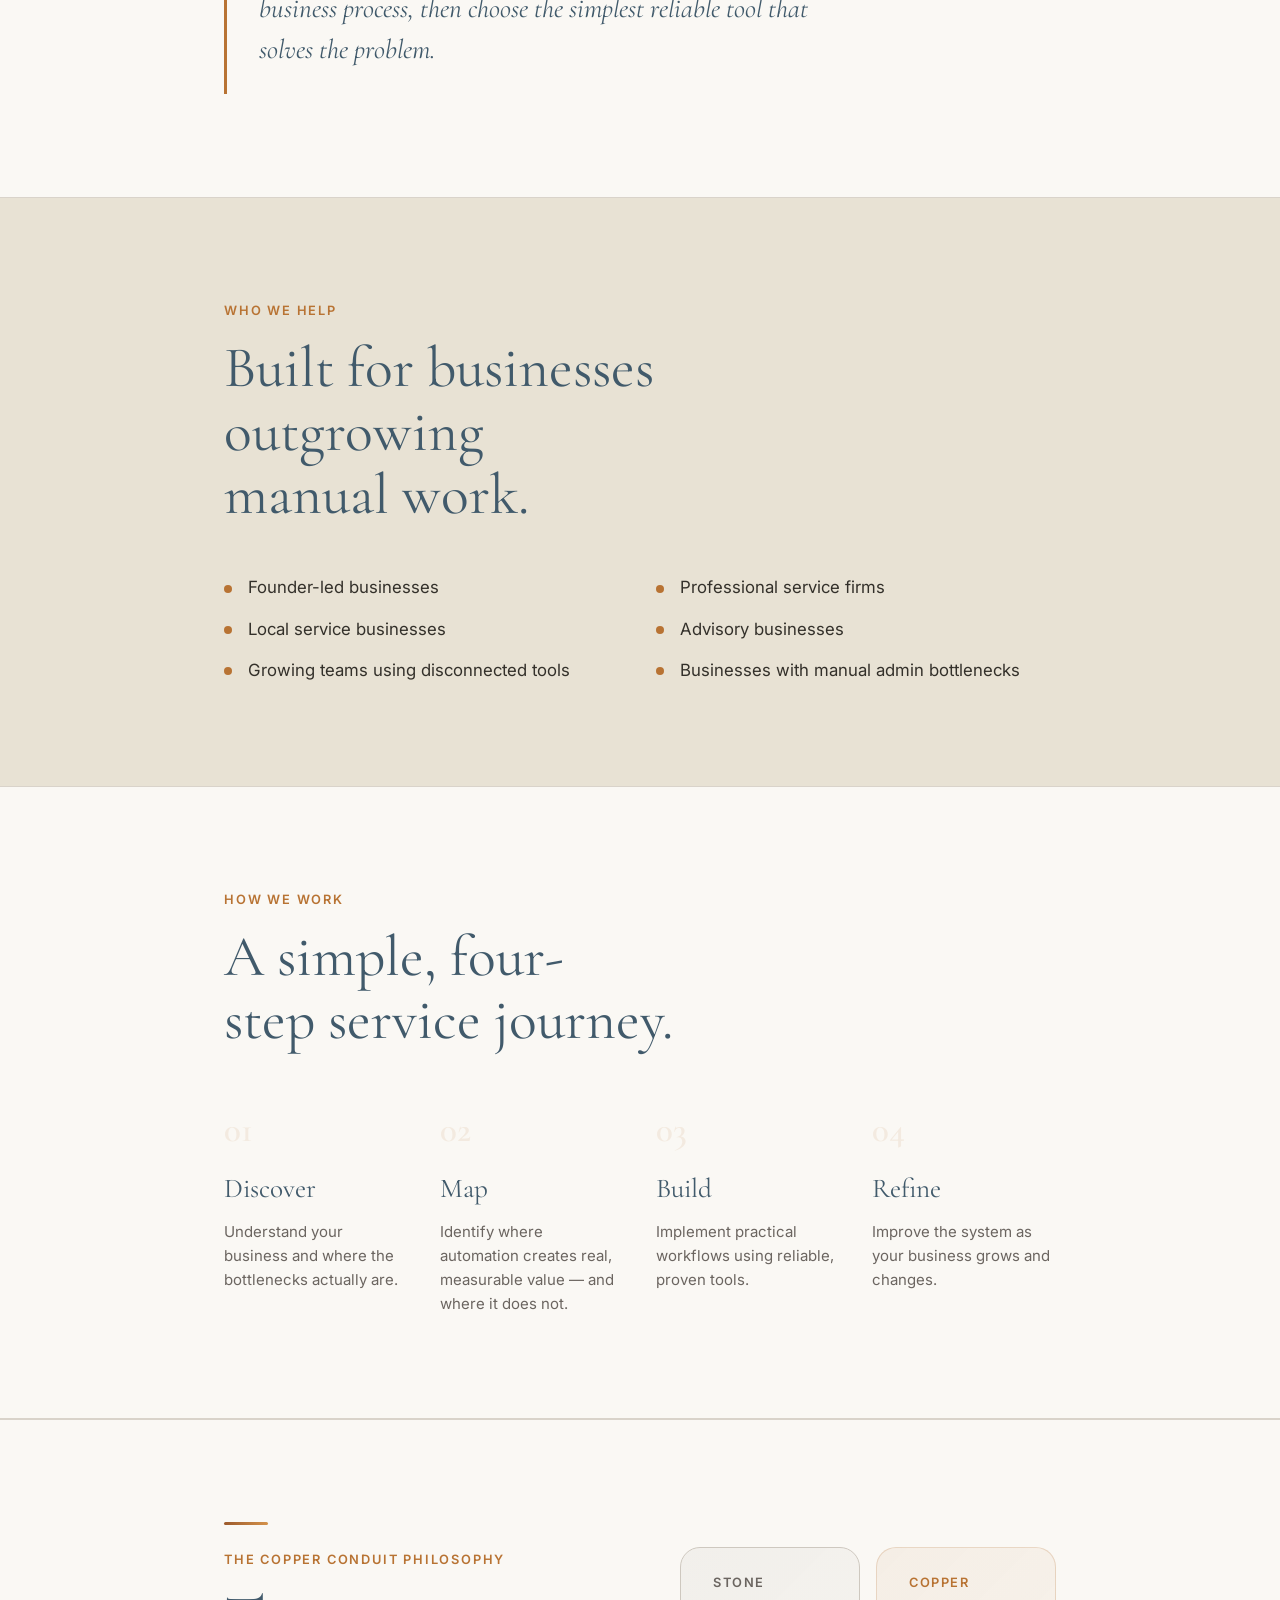
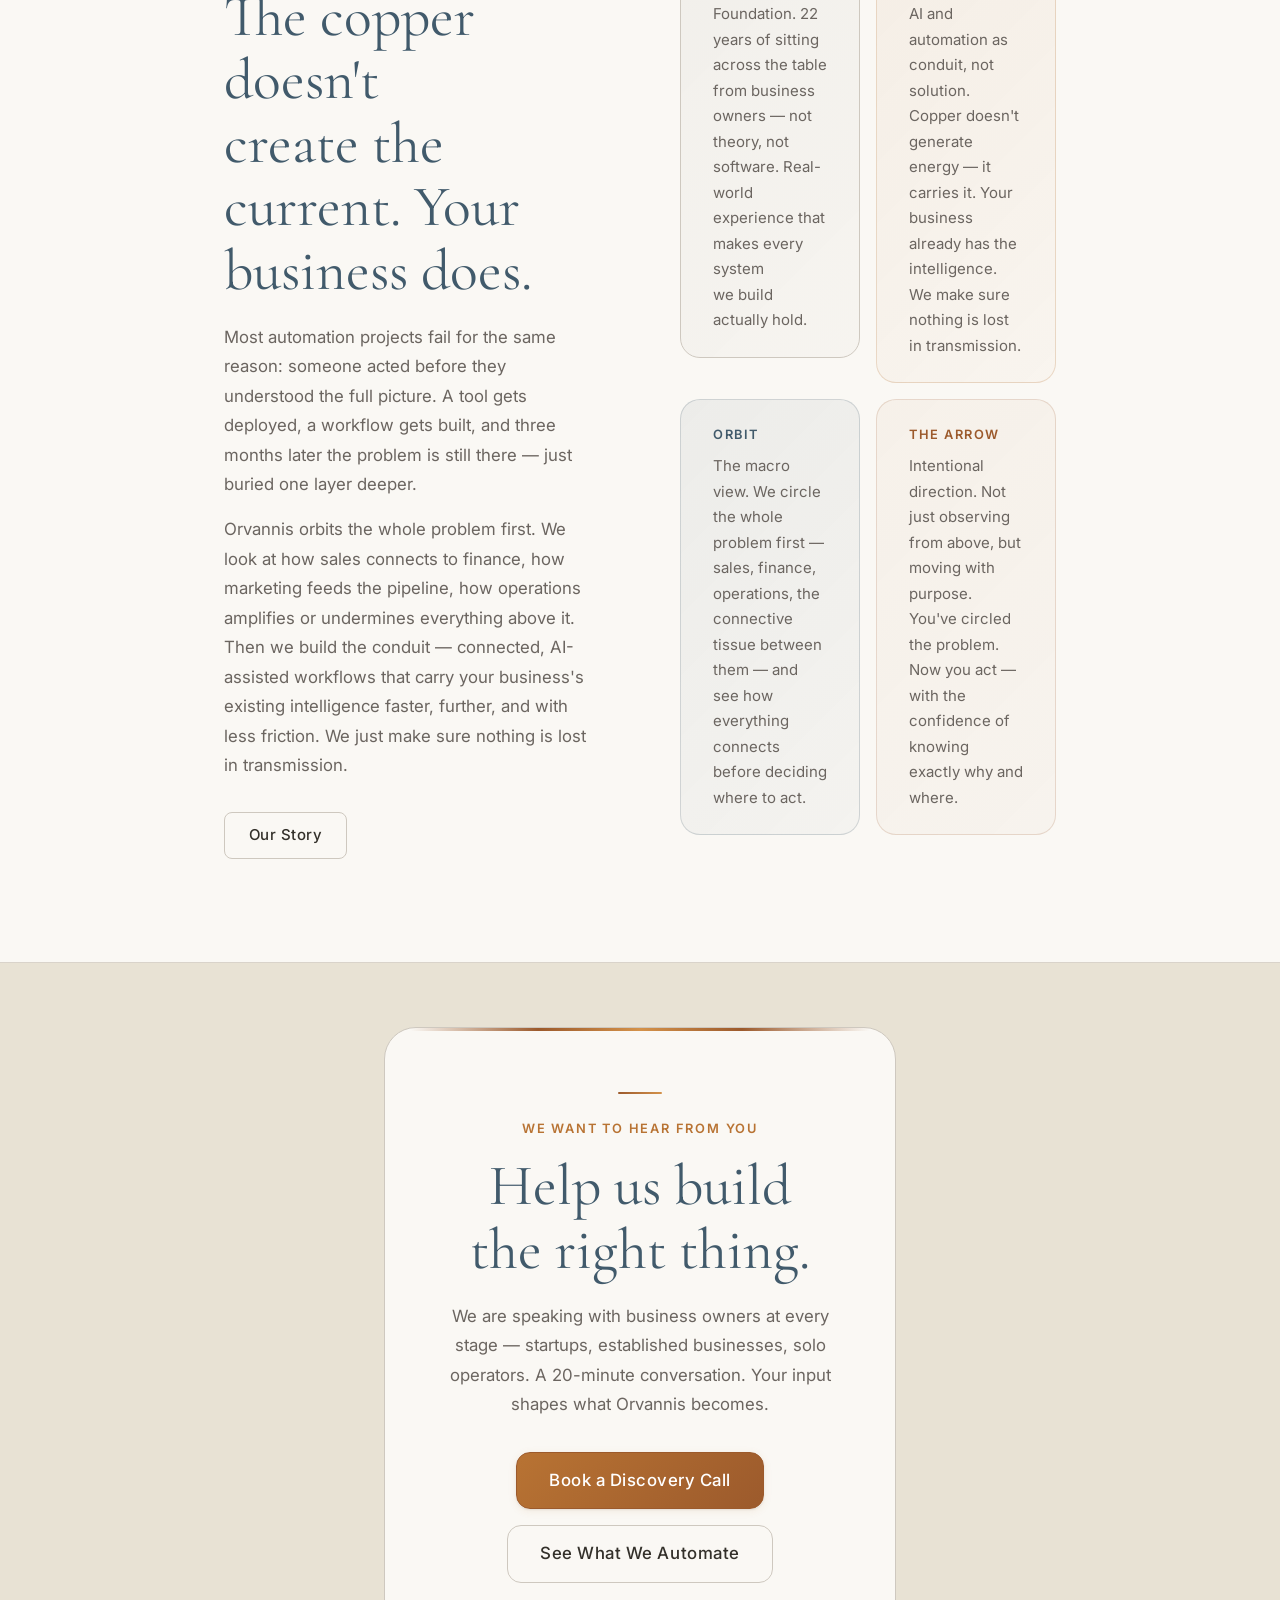
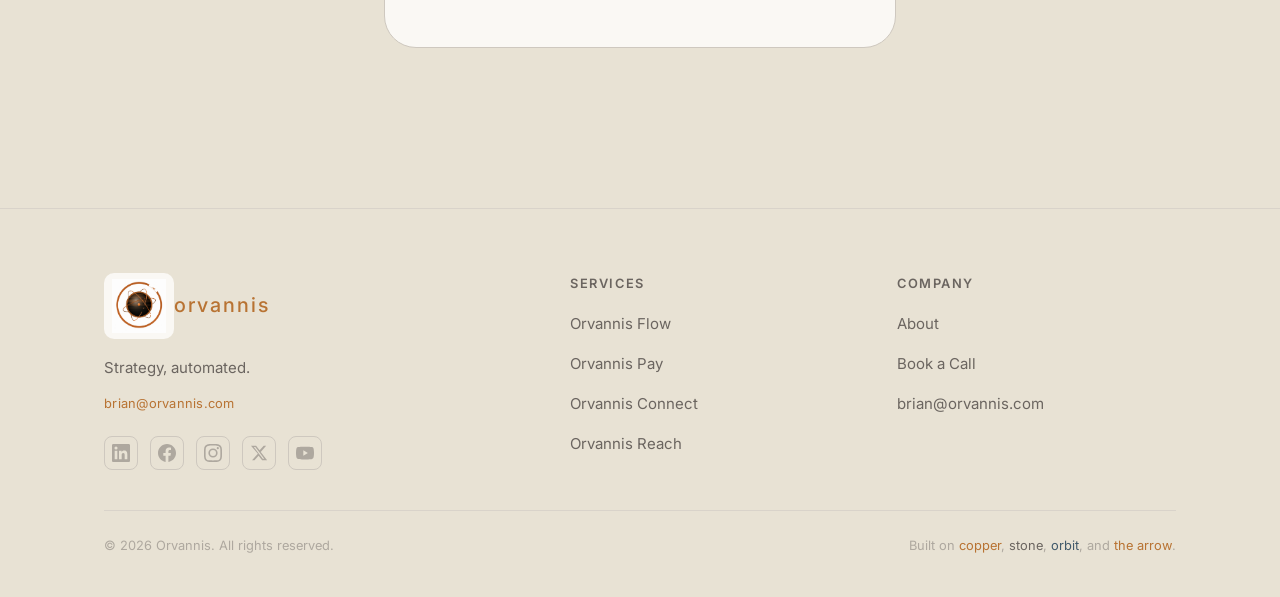
==== commit af2ae3cd: "Footer logo: cream bg in light mode, copper wordmark, centered layout, copper O in dark mode" ====
--- a/index.html
+++ b/index.html
@@ -341,9 +341,9 @@
     <div class="footer-grid">
       <div class="footer-brand">
         <a href="index.html" class="nav-logo">
-          <img src="images/orvannis-mark-light.jpg" class="nav-logo-img nav-logo-img--light footer-logo-img" alt="Orvannis">
-          <img src="images/orvannis-mark-dark.jpg" class="nav-logo-img nav-logo-img--dark footer-logo-img" alt="Orvannis">
-          <span class="nav-logo-text">orvannis</span>
+          <span class="footer-icon-wrap"><img src="images/orvannis-mark-light.jpg" class="nav-logo-img nav-logo-img--light footer-logo-img" alt="Orvannis">
+          <img src="images/orvannis-mark-dark.jpg" class="nav-logo-img nav-logo-img--dark footer-logo-img" alt="Orvannis"></span>
+          <span class="nav-logo-text footer-logo-text"><span class="footer-logo-o">O</span>rvannis</span>
         </a>
         <p data-brand-tagline>Strategy, automated.</p>
         <a href="mailto:brian@orvannis.com" class="footer-email" data-brand-email>brian@orvannis.com</a>
--- a/css/tokens.css
+++ b/css/tokens.css
@@ -110,11 +110,11 @@
 
 /* ======================== DARK MODE ======================== */
 [data-theme='dark'] {
-  --color-bg:             #131210;
+  --color-bg:             #000000;
   --color-surface:        #1A1815;
   --color-surface-2:      #201E1A;
   --color-surface-raised: #242118;
-  --color-surface-offset: #18160F;
+  --color-surface-offset: #0A0908;
   --color-divider:        #2C2920;
   --color-border:         #38342A;
   --color-border-strong:  #4A4538;
@@ -122,7 +122,7 @@
   --color-text:           #E5DFD4;
   --color-text-muted:     #8A8070;
   --color-text-faint:     #524D42;
-  --color-text-inverse:   #131210;
+  --color-text-inverse:   #000000;
 
   --color-primary:        #D4924A;
   --color-primary-hover:  #E5A55A;
@@ -144,18 +144,18 @@
 
 @media (prefers-color-scheme: dark) {
   :root:not([data-theme]) {
-    --color-bg:             #131210;
+    --color-bg:             #000000;
     --color-surface:        #1A1815;
     --color-surface-2:      #201E1A;
     --color-surface-raised: #242118;
-    --color-surface-offset: #18160F;
+    --color-surface-offset: #0A0908;
     --color-divider:        #2C2920;
     --color-border:         #38342A;
     --color-border-strong:  #4A4538;
     --color-text:           #E5DFD4;
     --color-text-muted:     #8A8070;
     --color-text-faint:     #524D42;
-    --color-text-inverse:   #131210;
+    --color-text-inverse:   #000000;
     --color-primary:        #D4924A;
     --color-primary-hover:  #E5A55A;
     --color-primary-active: #B87333;
--- a/css/main.css
+++ b/css/main.css
@@ -877,11 +877,33 @@
 }
 /* Footer logo — full stationary SVG (620×180) at readable size */
 .footer-brand .nav-logo {
-  align-items: flex-start;
+  align-items: center;
 }
 .footer-logo-img {
-  height: 54px;   /* 620×180 at height 54px → width ≈ 186px; shows pillars legibly */
+  height: 54px;
   width: auto;
+  display: block;
+}
+/* Cream background behind the icon in light mode */
+html:not([data-theme="dark"]) .footer-icon-wrap {
+  background: var(--paper-pure);
+  border-radius: 10px;
+  padding: 6px 8px;
+  display: inline-flex;
+  align-items: center;
+  flex-shrink: 0;
+}
+[data-theme="dark"] .footer-icon-wrap {
+  display: inline-flex;
+  align-items: center;
+  flex-shrink: 0;
+}
+/* Footer wordmark — copper O always; full word copper in light mode */
+.footer-logo-o {
+  color: var(--copper);
+}
+html:not([data-theme="dark"]) .footer-logo-text {
+  color: var(--copper);
 }
 /* Show/hide based on theme — dark variant hides everywhere except when
    [data-theme="dark"] is actually active (previously hid itself unconditionally,
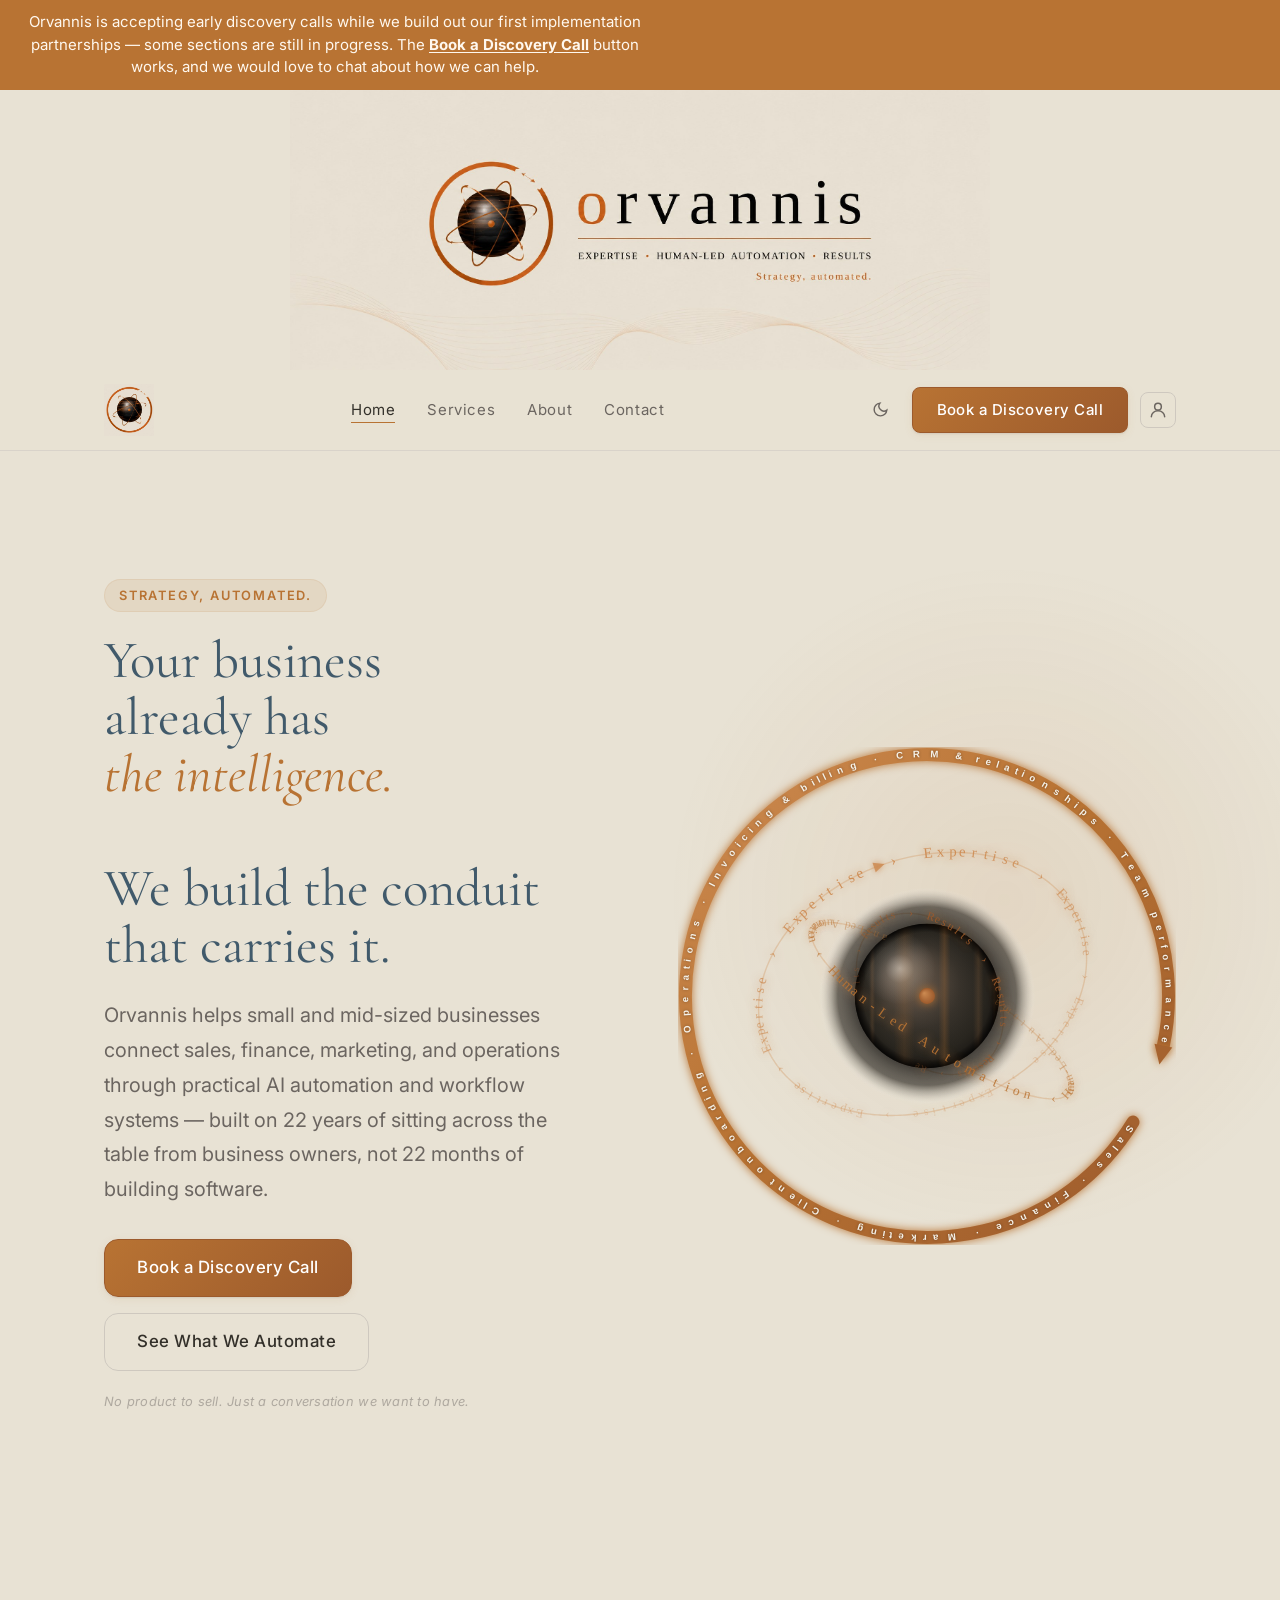
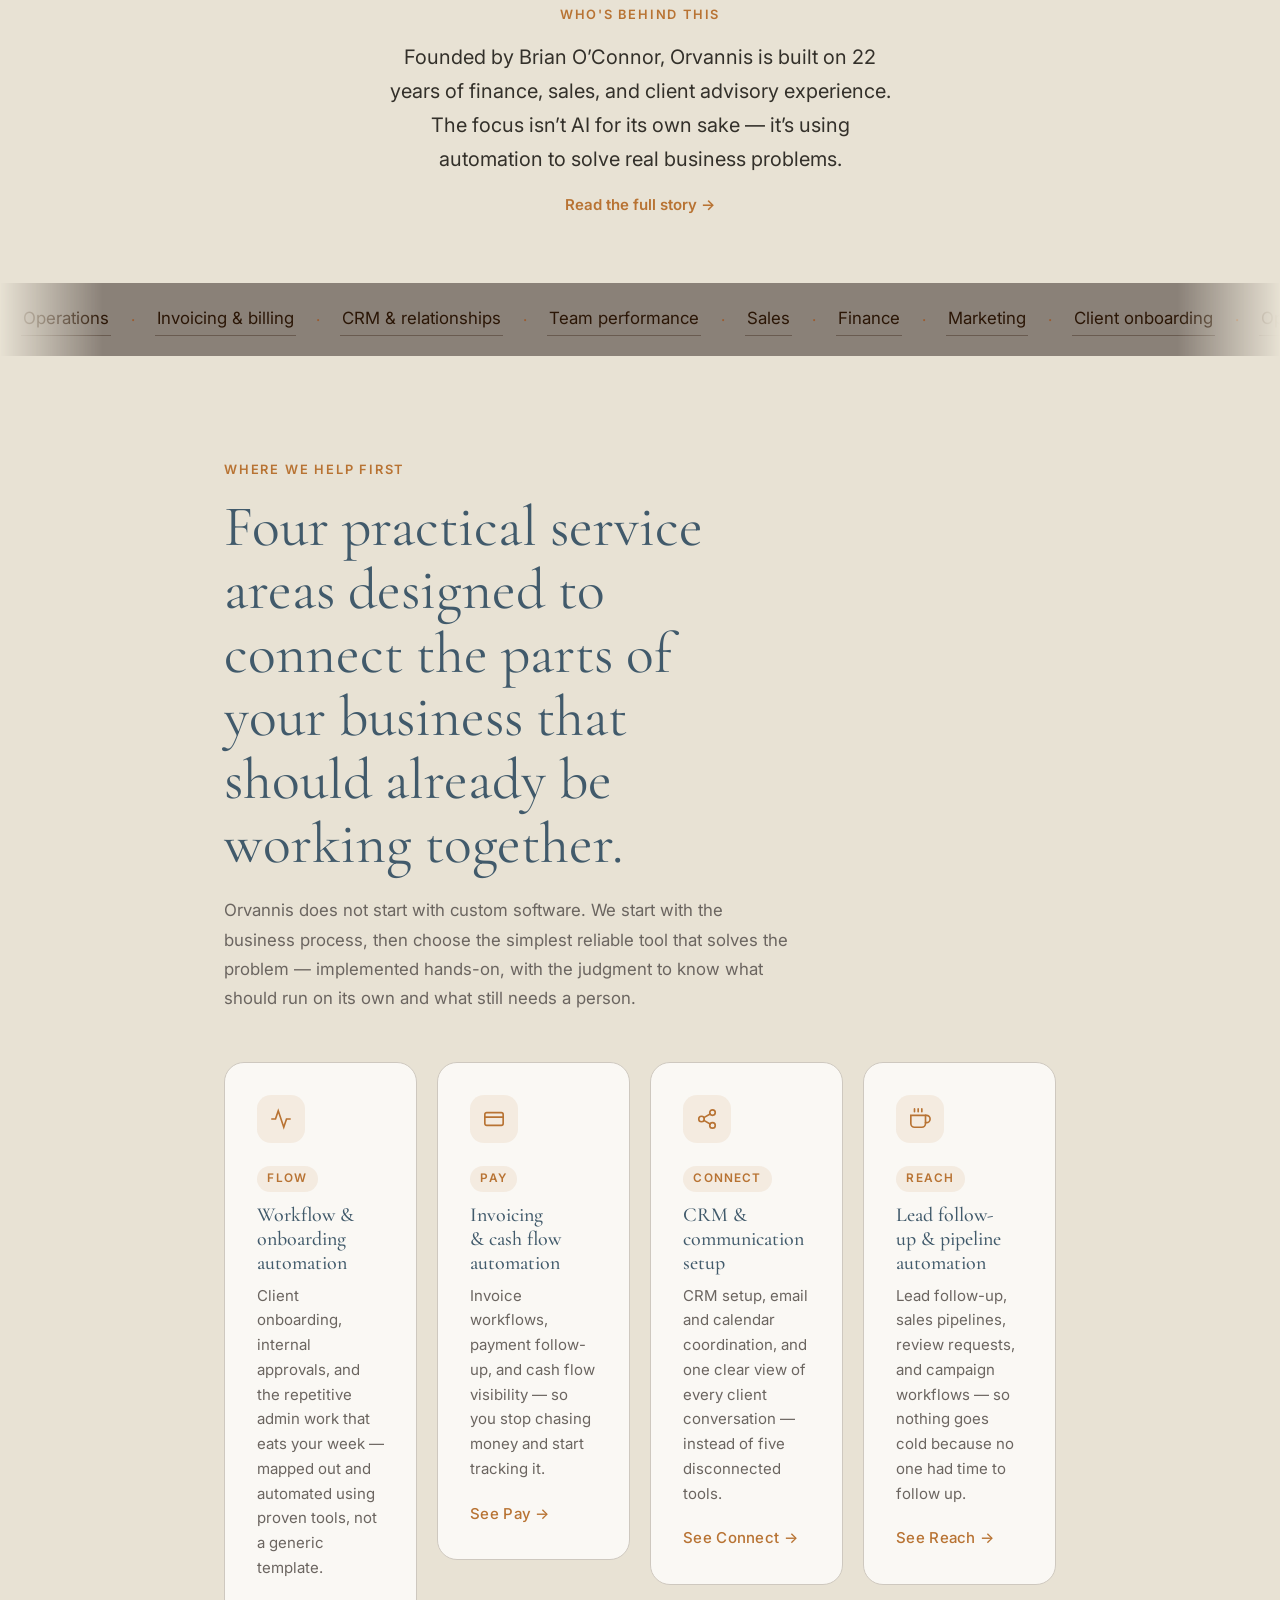
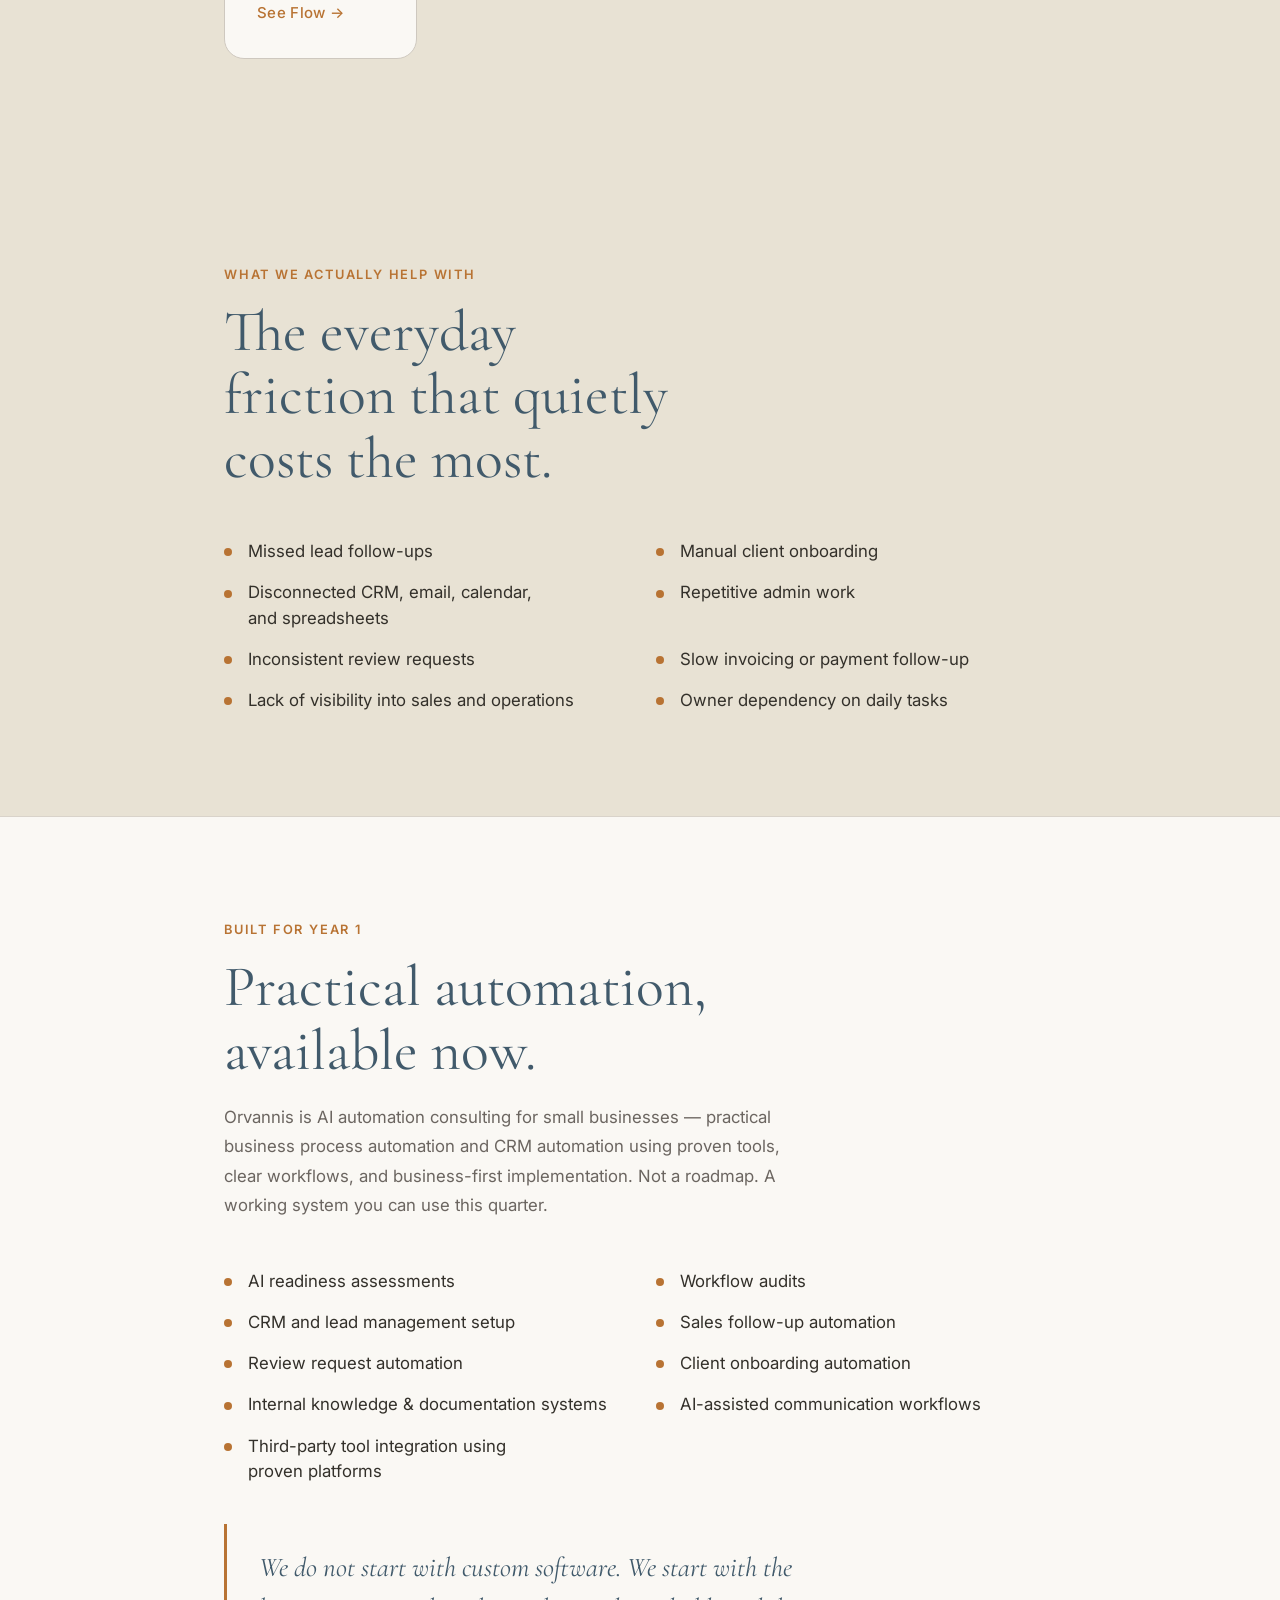
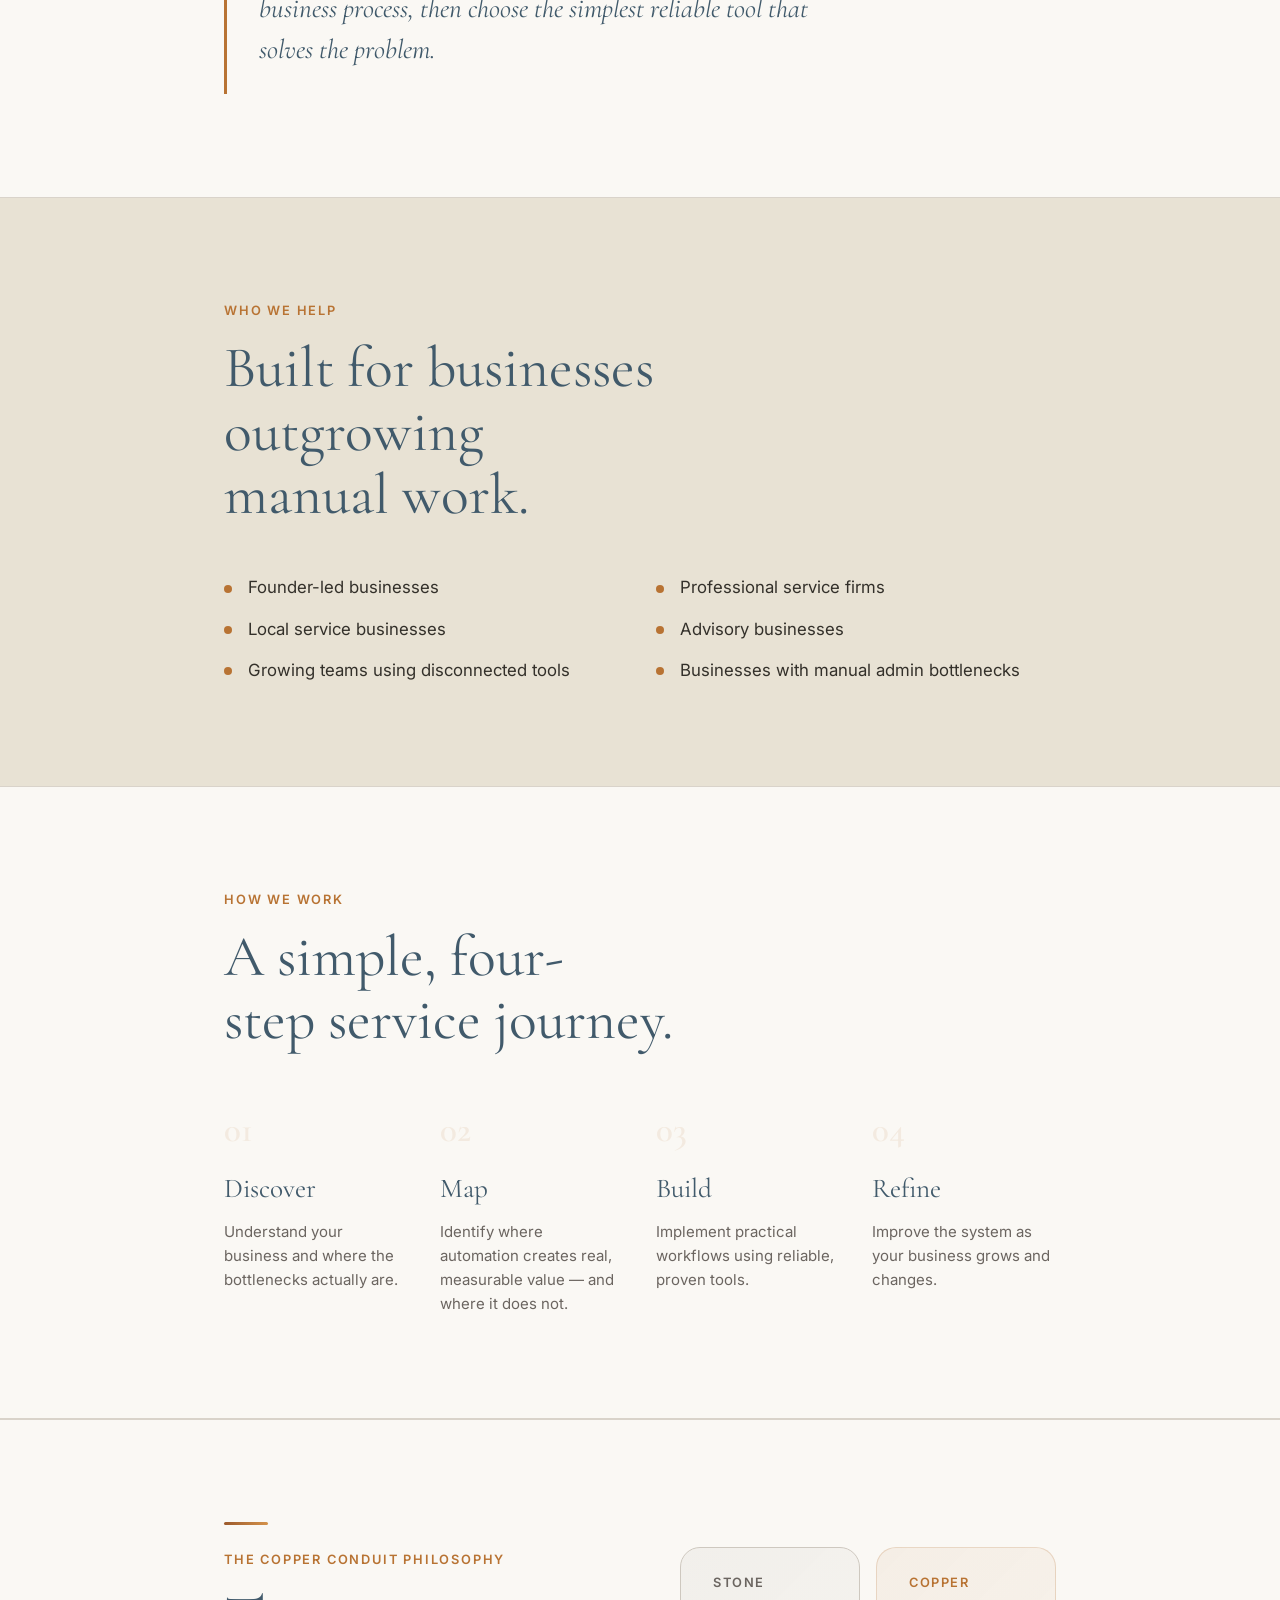
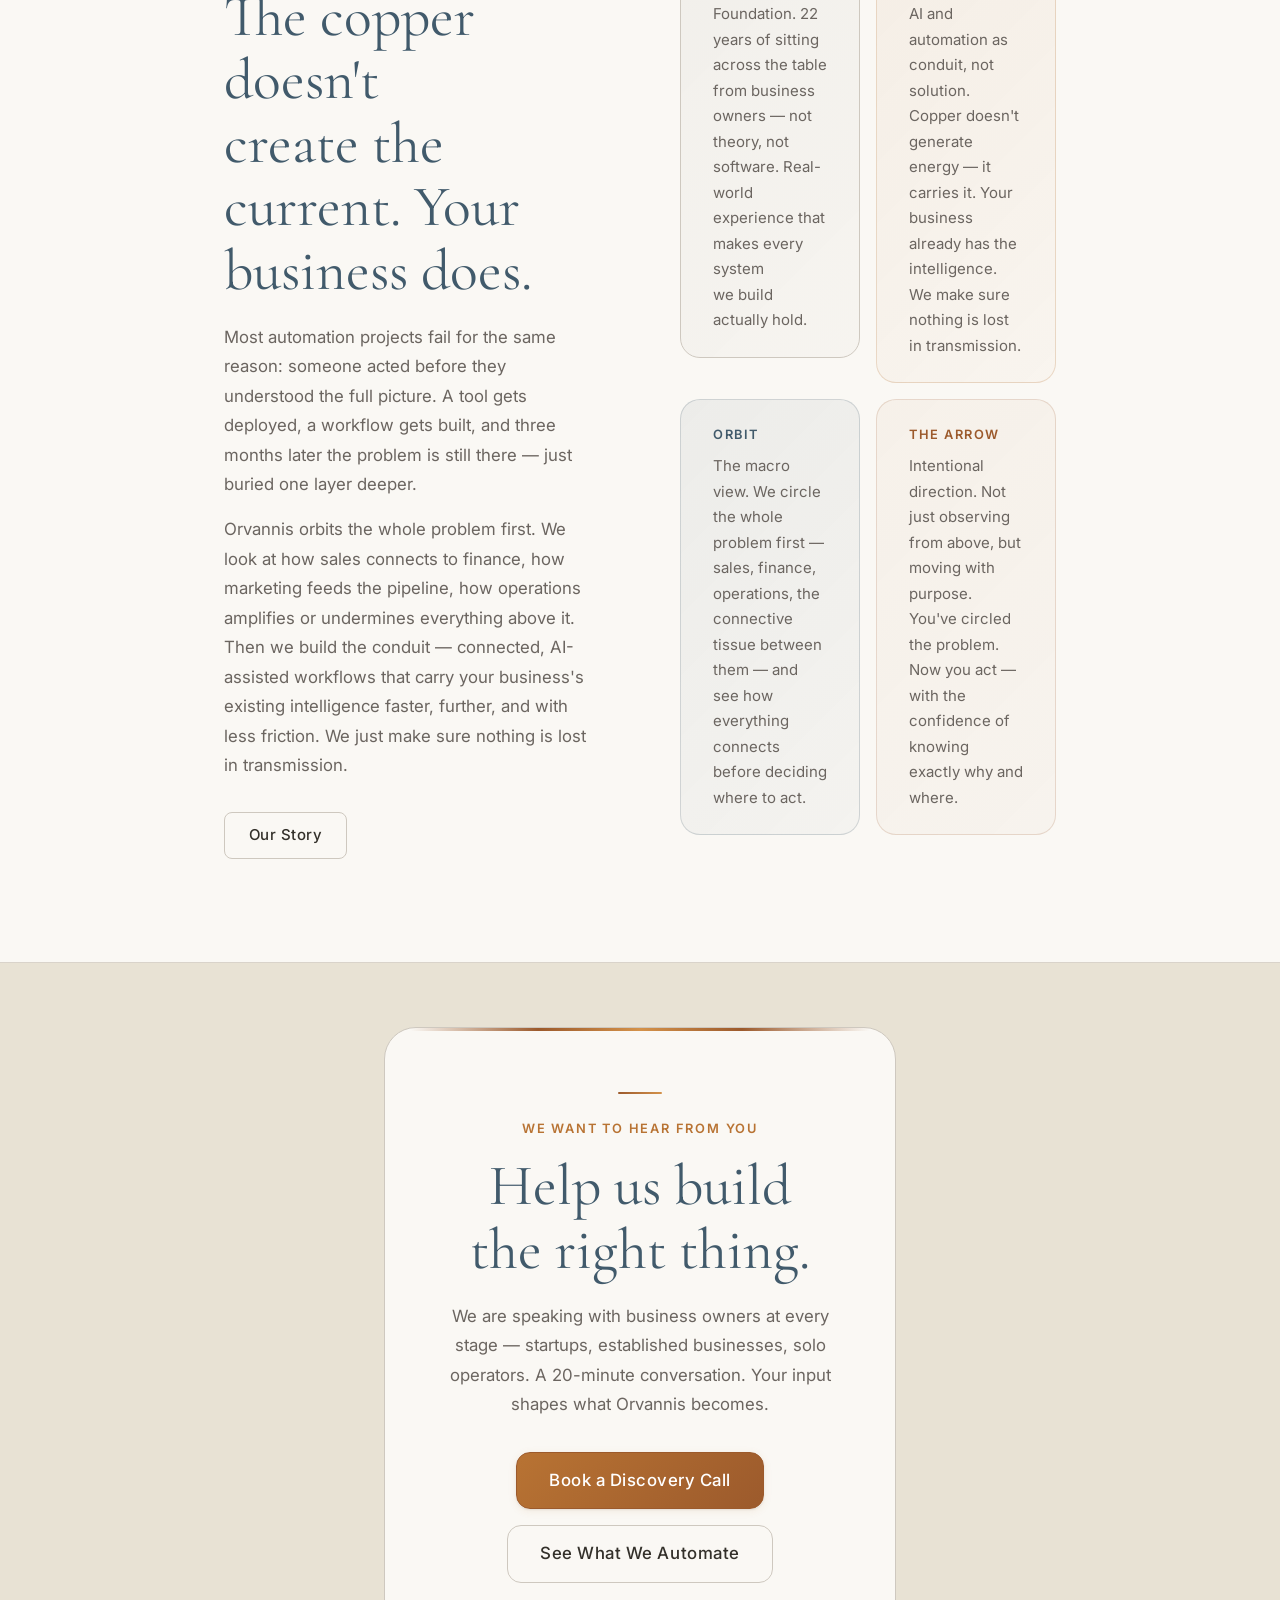
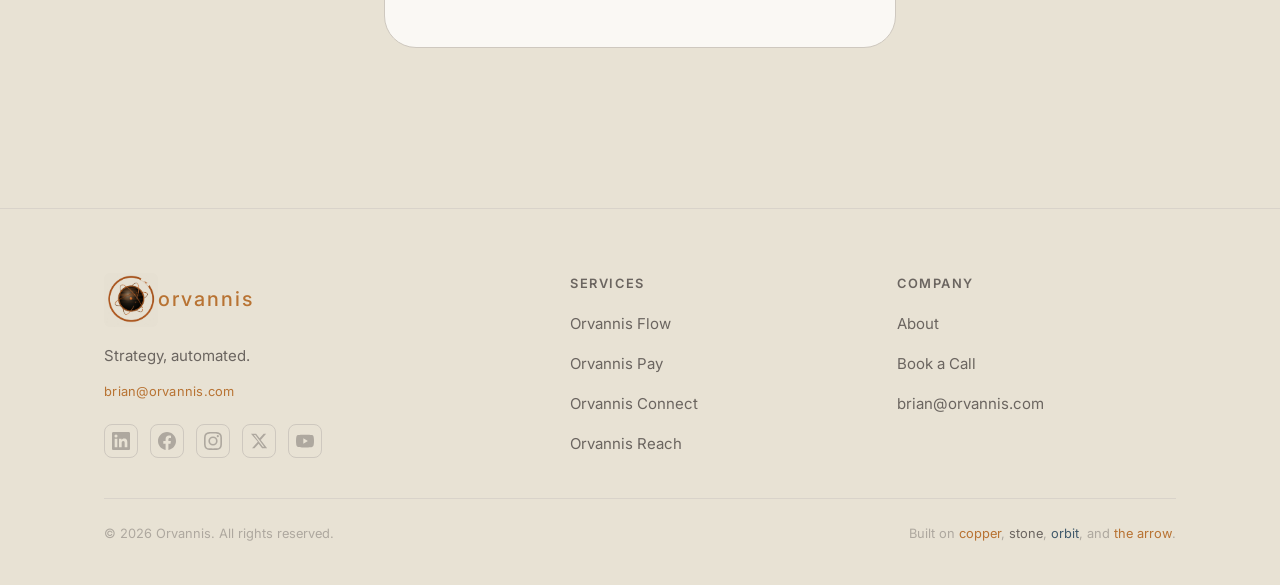
==== commit aa44712c: "Add Google Analytics 4 (G-R4H89ZW2H5) to all pages" ====
--- a/index.html
+++ b/index.html
@@ -22,6 +22,14 @@
   <script src="site.config.js"></script>
   <script src="js/render.js"></script>
   <script src="js/main.js" defer></script>
+  <!-- Google Analytics 4 -->
+  <script async src="https://www.googletagmanager.com/gtag/js?id=G-R4H89ZW2H5"></script>
+  <script>
+    window.dataLayer = window.dataLayer || [];
+    function gtag(){dataLayer.push(arguments);}
+    gtag('js', new Date());
+    gtag('config', 'G-R4H89ZW2H5');
+  </script>
 </head>
 <body data-page="home">
 
--- a/css/main.css
+++ b/css/main.css
@@ -886,12 +886,14 @@
 }
 /* Cream background behind the icon in light mode */
 html:not([data-theme="dark"]) .footer-icon-wrap {
-  background: var(--paper-pure);
-  border-radius: 10px;
-  padding: 6px 8px;
   display: inline-flex;
   align-items: center;
   flex-shrink: 0;
+}
+/* Blend the white JPG background away into the page cream */
+html:not([data-theme="dark"]) .footer-icon-wrap .footer-logo-img {
+  mix-blend-mode: multiply;
+  border-radius: 6px;
 }
 [data-theme="dark"] .footer-icon-wrap {
   display: inline-flex;
